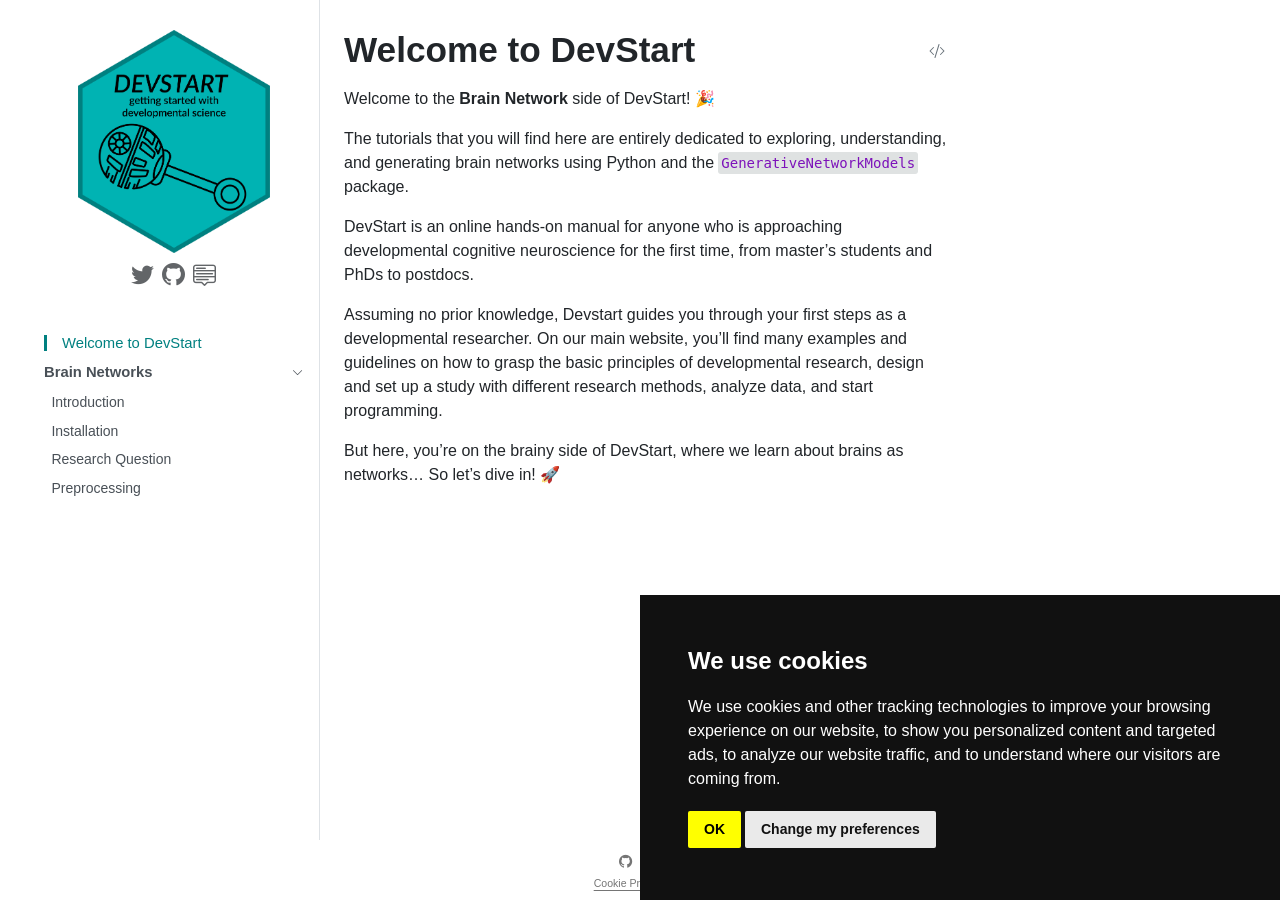
==== docs/index.html @ 3ea55d0e "gnm tutorials!" ====
<!DOCTYPE html>
<html xmlns="http://www.w3.org/1999/xhtml" lang="en" xml:lang="en"><head>

<meta charset="utf-8">
<meta name="generator" content="quarto-1.8.27">

<meta name="viewport" content="width=device-width, initial-scale=1.0, user-scalable=yes">


<title>Welcome to DevStart – DevStart</title>
<style>
code{white-space: pre-wrap;}
span.smallcaps{font-variant: small-caps;}
div.columns{display: flex; gap: min(4vw, 1.5em);}
div.column{flex: auto; overflow-x: auto;}
div.hanging-indent{margin-left: 1.5em; text-indent: -1.5em;}
ul.task-list{list-style: none;}
ul.task-list li input[type="checkbox"] {
  width: 0.8em;
  margin: 0 0.8em 0.2em -1em; /* quarto-specific, see https://github.com/quarto-dev/quarto-cli/issues/4556 */ 
  vertical-align: middle;
}
/* CSS for syntax highlighting */
html { -webkit-text-size-adjust: 100%; }
pre > code.sourceCode { white-space: pre; position: relative; }
pre > code.sourceCode > span { display: inline-block; line-height: 1.25; }
pre > code.sourceCode > span:empty { height: 1.2em; }
.sourceCode { overflow: visible; }
code.sourceCode > span { color: inherit; text-decoration: inherit; }
div.sourceCode { margin: 1em 0; }
pre.sourceCode { margin: 0; }
@media screen {
div.sourceCode { overflow: auto; }
}
@media print {
pre > code.sourceCode { white-space: pre-wrap; }
pre > code.sourceCode > span { text-indent: -5em; padding-left: 5em; }
}
pre.numberSource code
  { counter-reset: source-line 0; }
pre.numberSource code > span
  { position: relative; left: -4em; counter-increment: source-line; }
pre.numberSource code > span > a:first-child::before
  { content: counter(source-line);
    position: relative; left: -1em; text-align: right; vertical-align: baseline;
    border: none; display: inline-block;
    -webkit-touch-callout: none; -webkit-user-select: none;
    -khtml-user-select: none; -moz-user-select: none;
    -ms-user-select: none; user-select: none;
    padding: 0 4px; width: 4em;
  }
pre.numberSource { margin-left: 3em;  padding-left: 4px; }
div.sourceCode
  {   }
@media screen {
pre > code.sourceCode > span > a:first-child::before { text-decoration: underline; }
}
</style>


<script src="site_libs/quarto-nav/quarto-nav.js"></script>
<script src="site_libs/quarto-nav/headroom.min.js"></script>
<script src="site_libs/clipboard/clipboard.min.js"></script>
<script src="site_libs/quarto-search/autocomplete.umd.js"></script>
<script src="site_libs/quarto-search/fuse.min.js"></script>
<script src="site_libs/quarto-search/quarto-search.js"></script>
<meta name="quarto:offset" content="./">
<link href="./CONTENT/Introduction.html" rel="next">
<link href="./resources/ICON.png" rel="icon" type="image/png">
<script src="site_libs/cookie-consent/cookie-consent.js"></script>
<link href="site_libs/cookie-consent/cookie-consent.css" rel="stylesheet">
<script src="site_libs/quarto-html/quarto.js" type="module"></script>
<script src="site_libs/quarto-html/tabsets/tabsets.js" type="module"></script>
<script src="site_libs/quarto-html/axe/axe-check.js" type="module"></script>
<script src="site_libs/quarto-html/popper.min.js"></script>
<script src="site_libs/quarto-html/tippy.umd.min.js"></script>
<script src="site_libs/quarto-html/anchor.min.js"></script>
<link href="site_libs/quarto-html/tippy.css" rel="stylesheet">
<link href="site_libs/quarto-html/quarto-syntax-highlighting-297f82be50efc673ebd96f37595b8476.css" rel="stylesheet" id="quarto-text-highlighting-styles">
<script src="site_libs/bootstrap/bootstrap.min.js"></script>
<link href="site_libs/bootstrap/bootstrap-icons.css" rel="stylesheet">
<link href="site_libs/bootstrap/bootstrap-4a0951d19dedb3de55823374062f1177.min.css" rel="stylesheet" append-hash="true" id="quarto-bootstrap" data-mode="light">
<script id="quarto-search-options" type="application/json">{
  "location": "sidebar",
  "copy-button": false,
  "collapse-after": 3,
  "panel-placement": "start",
  "type": "textbox",
  "limit": 50,
  "keyboard-shortcut": [
    "f",
    "/",
    "s"
  ],
  "language": {
    "search-no-results-text": "No results",
    "search-matching-documents-text": "matching documents",
    "search-copy-link-title": "Copy link to search",
    "search-hide-matches-text": "Hide additional matches",
    "search-more-match-text": "more match in this document",
    "search-more-matches-text": "more matches in this document",
    "search-clear-button-title": "Clear",
    "search-text-placeholder": "",
    "search-detached-cancel-button-title": "Cancel",
    "search-submit-button-title": "Submit",
    "search-label": "Search"
  }
}</script>
<script async="" src="https://www.googletagmanager.com/gtag/js?id=G-G5XSH1GLW7"></script>

<script type="text/plain" cookie-consent="tracking">

window.dataLayer = window.dataLayer || [];
function gtag(){dataLayer.push(arguments);}
gtag('js', new Date());
gtag('config', 'G-G5XSH1GLW7', { 'anonymize_ip': true});
</script>

<script type="text/javascript" charset="UTF-8">
document.addEventListener('DOMContentLoaded', function () {
cookieconsent.run({
  "notice_banner_type":"simple",
  "consent_type":"implied",
  "palette":"dark",
  "language":"en",
  "page_load_consent_levels":["strictly-necessary","functionality","tracking","targeting"],
  "notice_banner_reject_button_hide":false,
  "preferences_center_close_button_hide":false,
  "website_name":""
  ,
"language":"en"
  });
});
</script> 
  


<meta property="og:title" content="GNM Tutorials">
<meta property="og:description" content="Generative Network Models tutorials">
<meta property="og:image" content="https://devstart.org/BrainNetworks/images/ICON.png">
<meta property="og:site_name" content="DevStart">
<meta property="og:image:height" content="131">
<meta property="og:image:width" content="120">
<meta name="twitter:title" content="GNM Tutorials">
<meta name="twitter:description" content="Generative Network Models tutorials">
<meta name="twitter:image" content="https://devstart.org/BrainNetworks/images/ICON.png">
<meta name="twitter:site" content="@DevSciStart">
<meta name="twitter:card" content="summary">
<meta name="twitter:image-height" content="131">
<meta name="twitter:image-width" content="120">
</head>

<body class="nav-sidebar floating quarto-light">

<div id="quarto-search-results"></div>
  <header id="quarto-header" class="headroom fixed-top">
  <nav class="quarto-secondary-nav">
    <div class="container-fluid d-flex">
      <button type="button" class="quarto-btn-toggle btn" data-bs-toggle="collapse" role="button" data-bs-target=".quarto-sidebar-collapse-item" aria-controls="quarto-sidebar" aria-expanded="false" aria-label="Toggle sidebar navigation" onclick="if (window.quartoToggleHeadroom) { window.quartoToggleHeadroom(); }">
        <i class="bi bi-layout-text-sidebar-reverse"></i>
      </button>
        <nav class="quarto-page-breadcrumbs" aria-label="breadcrumb"><ol class="breadcrumb"><li class="breadcrumb-item"><a href="./index.html">Welcome to DevStart</a></li></ol></nav>
        <a class="flex-grow-1" role="navigation" data-bs-toggle="collapse" data-bs-target=".quarto-sidebar-collapse-item" aria-controls="quarto-sidebar" aria-expanded="false" aria-label="Toggle sidebar navigation" onclick="if (window.quartoToggleHeadroom) { window.quartoToggleHeadroom(); }">      
        </a>
      <button type="button" class="btn quarto-search-button" aria-label="Search" onclick="window.quartoOpenSearch();">
        <i class="bi bi-search"></i>
      </button>
    </div>
  </nav>
</header>
<!-- content -->
<div id="quarto-content" class="quarto-container page-columns page-rows-contents page-layout-article">
<!-- sidebar -->
  <nav id="quarto-sidebar" class="sidebar collapse collapse-horizontal quarto-sidebar-collapse-item sidebar-navigation floating overflow-auto">
    <div class="pt-lg-2 mt-2 text-center sidebar-header sidebar-header-stacked">
      <a href="https://devstart.org/" class="sidebar-logo-link">
      <img src="./images/LOGO.png" alt="" class="sidebar-logo light-content py-0 d-lg-inline d-none">
      <img src="./images/LOGO.png" alt="" class="sidebar-logo dark-content py-0 d-lg-inline d-none">
      </a>
    <div class="sidebar-title mb-0 py-0">
      <a href="./"></a> 
        <div class="sidebar-tools-main tools-wide">
    <a href="https://x.com/DevSciStart" title="" class="quarto-navigation-tool px-1" aria-label=""><i class="bi bi-twitter"></i></a>
    <div class="dropdown">
      <a href="" title="" id="quarto-navigation-tool-dropdown-0" class="quarto-navigation-tool dropdown-toggle px-1" data-bs-toggle="dropdown" aria-expanded="false" role="link" aria-label=""><i class="bi bi-github"></i></a>
      <ul class="dropdown-menu" aria-labelledby="quarto-navigation-tool-dropdown-0">
          <li>
            <a class="dropdown-item sidebar-tools-main-item" href="https://github.com/EdwardJamesYoung/GenerativeNetworkModels">
            Source Code
            </a>
          </li>
          <li>
            <a class="dropdown-item sidebar-tools-main-item" href="https://github.com/EdwardJamesYoung/GenerativeNetworkModels/issues">
            Report a Bug
            </a>
          </li>
      </ul>
    </div>
    <a href="./index.html" title="Welcome to DevStart" class="quarto-navigation-tool px-1" aria-label="Welcome to DevStart"><i class="bi bi-menu-up"></i></a>
</div>
    </div>
      </div>
        <div class="mt-2 flex-shrink-0 align-items-center">
        <div class="sidebar-search">
        <div id="quarto-search" class="" title="Search"></div>
        </div>
        </div>
    <div class="sidebar-menu-container"> 
    <ul class="list-unstyled mt-1">
        <li class="sidebar-item">
  <div class="sidebar-item-container"> 
  <a href="./index.html" class="sidebar-item-text sidebar-link active">
 <span class="menu-text">Welcome to DevStart</span></a>
  </div>
</li>
        <li class="sidebar-item sidebar-item-section">
      <div class="sidebar-item-container"> 
            <a class="sidebar-item-text sidebar-link text-start" data-bs-toggle="collapse" data-bs-target="#quarto-sidebar-section-1" role="navigation" aria-expanded="true">
 <span class="menu-text">Brain Networks</span></a>
          <a class="sidebar-item-toggle text-start" data-bs-toggle="collapse" data-bs-target="#quarto-sidebar-section-1" role="navigation" aria-expanded="true" aria-label="Toggle section">
            <i class="bi bi-chevron-right ms-2"></i>
          </a> 
      </div>
      <ul id="quarto-sidebar-section-1" class="collapse list-unstyled sidebar-section depth1 show">  
          <li class="sidebar-item">
  <div class="sidebar-item-container"> 
  <a href="./CONTENT/Introduction.html" class="sidebar-item-text sidebar-link">
 <span class="menu-text">Introduction</span></a>
  </div>
</li>
          <li class="sidebar-item">
  <div class="sidebar-item-container"> 
  <a href="./CONTENT/Installation.html" class="sidebar-item-text sidebar-link">
 <span class="menu-text">Installation</span></a>
  </div>
</li>
          <li class="sidebar-item">
  <div class="sidebar-item-container"> 
  <a href="./CONTENT/ResearchQuestion.html" class="sidebar-item-text sidebar-link">
 <span class="menu-text">Research Question</span></a>
  </div>
</li>
          <li class="sidebar-item">
  <div class="sidebar-item-container"> 
  <a href="./CONTENT/Preprocessing.html" class="sidebar-item-text sidebar-link">
 <span class="menu-text">Preprocessing</span></a>
  </div>
</li>
      </ul>
  </li>
    </ul>
    </div>
</nav>
<div id="quarto-sidebar-glass" class="quarto-sidebar-collapse-item" data-bs-toggle="collapse" data-bs-target=".quarto-sidebar-collapse-item"></div>
<!-- margin-sidebar -->
    <div id="quarto-margin-sidebar" class="sidebar margin-sidebar zindex-bottom">
        
    </div>
<!-- main -->
<main class="content" id="quarto-document-content">

<header id="title-block-header" class="quarto-title-block default">
<div class="quarto-title">
<div class="quarto-title-block"><div><h1 class="title">Welcome to DevStart</h1><button type="button" class="btn code-tools-button" id="quarto-code-tools-source"><i class="bi"></i></button></div></div>
</div>



<div class="quarto-title-meta">

    
  
    
  </div>
  


</header>


<p>Welcome to the <strong>Brain Network</strong> side of DevStart! 🎉</p>
<p>The tutorials that you will find here are entirely dedicated to exploring, understanding, and generating brain networks using Python and the <code>GenerativeNetworkModels</code> package.</p>
<p>DevStart is an online hands-on manual for anyone who is approaching developmental cognitive neuroscience for the first time, from master’s students and PhDs to postdocs.&nbsp;</p>
<p>Assuming no prior knowledge, Devstart guides you through your first steps as a developmental researcher. On our main website, you’ll find many examples and guidelines on how to grasp the basic principles of developmental research, design and set up a study with different research methods, analyze data, and start programming.</p>
<p>But here, you’re on the brainy side of DevStart, where we learn about brains as networks… So let’s dive in! 🚀</p>


<!-- -->


<a onclick="window.scrollTo(0, 0); return false;" role="button" id="quarto-back-to-top"><i class="bi bi-arrow-up"></i> Back to top</a></main> <!-- /main -->
<script id="quarto-html-after-body" type="application/javascript">
  window.document.addEventListener("DOMContentLoaded", function (event) {
    const icon = "";
    const anchorJS = new window.AnchorJS();
    anchorJS.options = {
      placement: 'right',
      icon: icon
    };
    anchorJS.add('.anchored');
    const isCodeAnnotation = (el) => {
      for (const clz of el.classList) {
        if (clz.startsWith('code-annotation-')) {                     
          return true;
        }
      }
      return false;
    }
    const onCopySuccess = function(e) {
      // button target
      const button = e.trigger;
      // don't keep focus
      button.blur();
      // flash "checked"
      button.classList.add('code-copy-button-checked');
      var currentTitle = button.getAttribute("title");
      button.setAttribute("title", "Copied!");
      let tooltip;
      if (window.bootstrap) {
        button.setAttribute("data-bs-toggle", "tooltip");
        button.setAttribute("data-bs-placement", "left");
        button.setAttribute("data-bs-title", "Copied!");
        tooltip = new bootstrap.Tooltip(button, 
          { trigger: "manual", 
            customClass: "code-copy-button-tooltip",
            offset: [0, -8]});
        tooltip.show();    
      }
      setTimeout(function() {
        if (tooltip) {
          tooltip.hide();
          button.removeAttribute("data-bs-title");
          button.removeAttribute("data-bs-toggle");
          button.removeAttribute("data-bs-placement");
        }
        button.setAttribute("title", currentTitle);
        button.classList.remove('code-copy-button-checked');
      }, 1000);
      // clear code selection
      e.clearSelection();
    }
    const getTextToCopy = function(trigger) {
      const outerScaffold = trigger.parentElement.cloneNode(true);
      const codeEl = outerScaffold.querySelector('code');
      for (const childEl of codeEl.children) {
        if (isCodeAnnotation(childEl)) {
          childEl.remove();
        }
      }
      return codeEl.innerText;
    }
    const clipboard = new window.ClipboardJS('.code-copy-button:not([data-in-quarto-modal])', {
      text: getTextToCopy
    });
    clipboard.on('success', onCopySuccess);
    if (window.document.getElementById('quarto-embedded-source-code-modal')) {
      const clipboardModal = new window.ClipboardJS('.code-copy-button[data-in-quarto-modal]', {
        text: getTextToCopy,
        container: window.document.getElementById('quarto-embedded-source-code-modal')
      });
      clipboardModal.on('success', onCopySuccess);
    }
    const viewSource = window.document.getElementById('quarto-view-source') ||
                       window.document.getElementById('quarto-code-tools-source');
    if (viewSource) {
      const sourceUrl = viewSource.getAttribute("data-quarto-source-url");
      viewSource.addEventListener("click", function(e) {
        if (sourceUrl) {
          // rstudio viewer pane
          if (/\bcapabilities=\b/.test(window.location)) {
            window.open(sourceUrl);
          } else {
            window.location.href = sourceUrl;
          }
        } else {
          const modal = new bootstrap.Modal(document.getElementById('quarto-embedded-source-code-modal'));
          modal.show();
        }
        return false;
      });
    }
    function toggleCodeHandler(show) {
      return function(e) {
        const detailsSrc = window.document.querySelectorAll(".cell > details > .sourceCode");
        for (let i=0; i<detailsSrc.length; i++) {
          const details = detailsSrc[i].parentElement;
          if (show) {
            details.open = true;
          } else {
            details.removeAttribute("open");
          }
        }
        const cellCodeDivs = window.document.querySelectorAll(".cell > .sourceCode");
        const fromCls = show ? "hidden" : "unhidden";
        const toCls = show ? "unhidden" : "hidden";
        for (let i=0; i<cellCodeDivs.length; i++) {
          const codeDiv = cellCodeDivs[i];
          if (codeDiv.classList.contains(fromCls)) {
            codeDiv.classList.remove(fromCls);
            codeDiv.classList.add(toCls);
          } 
        }
        return false;
      }
    }
    const hideAllCode = window.document.getElementById("quarto-hide-all-code");
    if (hideAllCode) {
      hideAllCode.addEventListener("click", toggleCodeHandler(false));
    }
    const showAllCode = window.document.getElementById("quarto-show-all-code");
    if (showAllCode) {
      showAllCode.addEventListener("click", toggleCodeHandler(true));
    }
      var localhostRegex = new RegExp(/^(?:http|https):\/\/localhost\:?[0-9]*\//);
      var mailtoRegex = new RegExp(/^mailto:/);
        var filterRegex = new RegExp("https:\/\/devstart\.org\/BrainNetworks");
      var isInternal = (href) => {
          return filterRegex.test(href) || localhostRegex.test(href) || mailtoRegex.test(href);
      }
      // Inspect non-navigation links and adorn them if external
     var links = window.document.querySelectorAll('a[href]:not(.nav-link):not(.navbar-brand):not(.toc-action):not(.sidebar-link):not(.sidebar-item-toggle):not(.pagination-link):not(.no-external):not([aria-hidden]):not(.dropdown-item):not(.quarto-navigation-tool):not(.about-link)');
      for (var i=0; i<links.length; i++) {
        const link = links[i];
        if (!isInternal(link.href)) {
          // undo the damage that might have been done by quarto-nav.js in the case of
          // links that we want to consider external
          if (link.dataset.originalHref !== undefined) {
            link.href = link.dataset.originalHref;
          }
        }
      }
    function tippyHover(el, contentFn, onTriggerFn, onUntriggerFn) {
      const config = {
        allowHTML: true,
        maxWidth: 500,
        delay: 100,
        arrow: false,
        appendTo: function(el) {
            return el.parentElement;
        },
        interactive: true,
        interactiveBorder: 10,
        theme: 'quarto',
        placement: 'bottom-start',
      };
      if (contentFn) {
        config.content = contentFn;
      }
      if (onTriggerFn) {
        config.onTrigger = onTriggerFn;
      }
      if (onUntriggerFn) {
        config.onUntrigger = onUntriggerFn;
      }
      window.tippy(el, config); 
    }
    const noterefs = window.document.querySelectorAll('a[role="doc-noteref"]');
    for (var i=0; i<noterefs.length; i++) {
      const ref = noterefs[i];
      tippyHover(ref, function() {
        // use id or data attribute instead here
        let href = ref.getAttribute('data-footnote-href') || ref.getAttribute('href');
        try { href = new URL(href).hash; } catch {}
        const id = href.replace(/^#\/?/, "");
        const note = window.document.getElementById(id);
        if (note) {
          return note.innerHTML;
        } else {
          return "";
        }
      });
    }
    const xrefs = window.document.querySelectorAll('a.quarto-xref');
    const processXRef = (id, note) => {
      // Strip column container classes
      const stripColumnClz = (el) => {
        el.classList.remove("page-full", "page-columns");
        if (el.children) {
          for (const child of el.children) {
            stripColumnClz(child);
          }
        }
      }
      stripColumnClz(note)
      if (id === null || id.startsWith('sec-')) {
        // Special case sections, only their first couple elements
        const container = document.createElement("div");
        if (note.children && note.children.length > 2) {
          container.appendChild(note.children[0].cloneNode(true));
          for (let i = 1; i < note.children.length; i++) {
            const child = note.children[i];
            if (child.tagName === "P" && child.innerText === "") {
              continue;
            } else {
              container.appendChild(child.cloneNode(true));
              break;
            }
          }
          if (window.Quarto?.typesetMath) {
            window.Quarto.typesetMath(container);
          }
          return container.innerHTML
        } else {
          if (window.Quarto?.typesetMath) {
            window.Quarto.typesetMath(note);
          }
          return note.innerHTML;
        }
      } else {
        // Remove any anchor links if they are present
        const anchorLink = note.querySelector('a.anchorjs-link');
        if (anchorLink) {
          anchorLink.remove();
        }
        if (window.Quarto?.typesetMath) {
          window.Quarto.typesetMath(note);
        }
        if (note.classList.contains("callout")) {
          return note.outerHTML;
        } else {
          return note.innerHTML;
        }
      }
    }
    for (var i=0; i<xrefs.length; i++) {
      const xref = xrefs[i];
      tippyHover(xref, undefined, function(instance) {
        instance.disable();
        let url = xref.getAttribute('href');
        let hash = undefined; 
        if (url.startsWith('#')) {
          hash = url;
        } else {
          try { hash = new URL(url).hash; } catch {}
        }
        if (hash) {
          const id = hash.replace(/^#\/?/, "");
          const note = window.document.getElementById(id);
          if (note !== null) {
            try {
              const html = processXRef(id, note.cloneNode(true));
              instance.setContent(html);
            } finally {
              instance.enable();
              instance.show();
            }
          } else {
            // See if we can fetch this
            fetch(url.split('#')[0])
            .then(res => res.text())
            .then(html => {
              const parser = new DOMParser();
              const htmlDoc = parser.parseFromString(html, "text/html");
              const note = htmlDoc.getElementById(id);
              if (note !== null) {
                const html = processXRef(id, note);
                instance.setContent(html);
              } 
            }).finally(() => {
              instance.enable();
              instance.show();
            });
          }
        } else {
          // See if we can fetch a full url (with no hash to target)
          // This is a special case and we should probably do some content thinning / targeting
          fetch(url)
          .then(res => res.text())
          .then(html => {
            const parser = new DOMParser();
            const htmlDoc = parser.parseFromString(html, "text/html");
            const note = htmlDoc.querySelector('main.content');
            if (note !== null) {
              // This should only happen for chapter cross references
              // (since there is no id in the URL)
              // remove the first header
              if (note.children.length > 0 && note.children[0].tagName === "HEADER") {
                note.children[0].remove();
              }
              const html = processXRef(null, note);
              instance.setContent(html);
            } 
          }).finally(() => {
            instance.enable();
            instance.show();
          });
        }
      }, function(instance) {
      });
    }
        let selectedAnnoteEl;
        const selectorForAnnotation = ( cell, annotation) => {
          let cellAttr = 'data-code-cell="' + cell + '"';
          let lineAttr = 'data-code-annotation="' +  annotation + '"';
          const selector = 'span[' + cellAttr + '][' + lineAttr + ']';
          return selector;
        }
        const selectCodeLines = (annoteEl) => {
          const doc = window.document;
          const targetCell = annoteEl.getAttribute("data-target-cell");
          const targetAnnotation = annoteEl.getAttribute("data-target-annotation");
          const annoteSpan = window.document.querySelector(selectorForAnnotation(targetCell, targetAnnotation));
          const lines = annoteSpan.getAttribute("data-code-lines").split(",");
          const lineIds = lines.map((line) => {
            return targetCell + "-" + line;
          })
          let top = null;
          let height = null;
          let parent = null;
          if (lineIds.length > 0) {
              //compute the position of the single el (top and bottom and make a div)
              const el = window.document.getElementById(lineIds[0]);
              top = el.offsetTop;
              height = el.offsetHeight;
              parent = el.parentElement.parentElement;
            if (lineIds.length > 1) {
              const lastEl = window.document.getElementById(lineIds[lineIds.length - 1]);
              const bottom = lastEl.offsetTop + lastEl.offsetHeight;
              height = bottom - top;
            }
            if (top !== null && height !== null && parent !== null) {
              // cook up a div (if necessary) and position it 
              let div = window.document.getElementById("code-annotation-line-highlight");
              if (div === null) {
                div = window.document.createElement("div");
                div.setAttribute("id", "code-annotation-line-highlight");
                div.style.position = 'absolute';
                parent.appendChild(div);
              }
              div.style.top = top - 2 + "px";
              div.style.height = height + 4 + "px";
              div.style.left = 0;
              let gutterDiv = window.document.getElementById("code-annotation-line-highlight-gutter");
              if (gutterDiv === null) {
                gutterDiv = window.document.createElement("div");
                gutterDiv.setAttribute("id", "code-annotation-line-highlight-gutter");
                gutterDiv.style.position = 'absolute';
                const codeCell = window.document.getElementById(targetCell);
                const gutter = codeCell.querySelector('.code-annotation-gutter');
                gutter.appendChild(gutterDiv);
              }
              gutterDiv.style.top = top - 2 + "px";
              gutterDiv.style.height = height + 4 + "px";
            }
            selectedAnnoteEl = annoteEl;
          }
        };
        const unselectCodeLines = () => {
          const elementsIds = ["code-annotation-line-highlight", "code-annotation-line-highlight-gutter"];
          elementsIds.forEach((elId) => {
            const div = window.document.getElementById(elId);
            if (div) {
              div.remove();
            }
          });
          selectedAnnoteEl = undefined;
        };
          // Handle positioning of the toggle
      window.addEventListener(
        "resize",
        throttle(() => {
          elRect = undefined;
          if (selectedAnnoteEl) {
            selectCodeLines(selectedAnnoteEl);
          }
        }, 10)
      );
      function throttle(fn, ms) {
      let throttle = false;
      let timer;
        return (...args) => {
          if(!throttle) { // first call gets through
              fn.apply(this, args);
              throttle = true;
          } else { // all the others get throttled
              if(timer) clearTimeout(timer); // cancel #2
              timer = setTimeout(() => {
                fn.apply(this, args);
                timer = throttle = false;
              }, ms);
          }
        };
      }
        // Attach click handler to the DT
        const annoteDls = window.document.querySelectorAll('dt[data-target-cell]');
        for (const annoteDlNode of annoteDls) {
          annoteDlNode.addEventListener('click', (event) => {
            const clickedEl = event.target;
            if (clickedEl !== selectedAnnoteEl) {
              unselectCodeLines();
              const activeEl = window.document.querySelector('dt[data-target-cell].code-annotation-active');
              if (activeEl) {
                activeEl.classList.remove('code-annotation-active');
              }
              selectCodeLines(clickedEl);
              clickedEl.classList.add('code-annotation-active');
            } else {
              // Unselect the line
              unselectCodeLines();
              clickedEl.classList.remove('code-annotation-active');
            }
          });
        }
    const findCites = (el) => {
      const parentEl = el.parentElement;
      if (parentEl) {
        const cites = parentEl.dataset.cites;
        if (cites) {
          return {
            el,
            cites: cites.split(' ')
          };
        } else {
          return findCites(el.parentElement)
        }
      } else {
        return undefined;
      }
    };
    var bibliorefs = window.document.querySelectorAll('a[role="doc-biblioref"]');
    for (var i=0; i<bibliorefs.length; i++) {
      const ref = bibliorefs[i];
      const citeInfo = findCites(ref);
      if (citeInfo) {
        tippyHover(citeInfo.el, function() {
          var popup = window.document.createElement('div');
          citeInfo.cites.forEach(function(cite) {
            var citeDiv = window.document.createElement('div');
            citeDiv.classList.add('hanging-indent');
            citeDiv.classList.add('csl-entry');
            var biblioDiv = window.document.getElementById('ref-' + cite);
            if (biblioDiv) {
              citeDiv.innerHTML = biblioDiv.innerHTML;
            }
            popup.appendChild(citeDiv);
          });
          return popup.innerHTML;
        });
      }
    }
  });
  </script>
<nav class="page-navigation">
  <div class="nav-page nav-page-previous">
  </div>
  <div class="nav-page nav-page-next">
      <a href="./CONTENT/Introduction.html" class="pagination-link" aria-label="Introduction">
        <span class="nav-page-text">Introduction</span> <i class="bi bi-arrow-right-short"></i>
      </a>
  </div>
</nav><div class="modal fade" id="quarto-embedded-source-code-modal" tabindex="-1" aria-labelledby="quarto-embedded-source-code-modal-label" aria-hidden="true"><div class="modal-dialog modal-dialog-scrollable"><div class="modal-content"><div class="modal-header"><h5 class="modal-title" id="quarto-embedded-source-code-modal-label">Source Code</h5><button class="btn-close" data-bs-dismiss="modal"></button></div><div class="modal-body"><div class="">
<div class="code-copy-outer-scaffold"><div class="sourceCode" id="cb1" data-shortcodes="false"><pre class="sourceCode markdown code-with-copy"><code class="sourceCode markdown"><span id="cb1-1"><a href="#cb1-1" aria-hidden="true" tabindex="-1"></a><span class="co">---</span></span>
<span id="cb1-2"><a href="#cb1-2" aria-hidden="true" tabindex="-1"></a><span class="an">title:</span><span class="co"> "Welcome to DevStart"</span></span>
<span id="cb1-3"><a href="#cb1-3" aria-hidden="true" tabindex="-1"></a><span class="an">comments:</span><span class="co"> false</span></span>
<span id="cb1-4"><a href="#cb1-4" aria-hidden="true" tabindex="-1"></a><span class="co">---</span></span>
<span id="cb1-5"><a href="#cb1-5" aria-hidden="true" tabindex="-1"></a></span>
<span id="cb1-6"><a href="#cb1-6" aria-hidden="true" tabindex="-1"></a>Welcome to the **Brain Network** side of DevStart! 🎉</span>
<span id="cb1-7"><a href="#cb1-7" aria-hidden="true" tabindex="-1"></a></span>
<span id="cb1-8"><a href="#cb1-8" aria-hidden="true" tabindex="-1"></a>The tutorials that you will find here are entirely dedicated to exploring, understanding, and generating brain networks using Python and the <span class="in">`GenerativeNetworkModels`</span> package.</span>
<span id="cb1-9"><a href="#cb1-9" aria-hidden="true" tabindex="-1"></a></span>
<span id="cb1-10"><a href="#cb1-10" aria-hidden="true" tabindex="-1"></a>DevStart is an online hands-on manual for anyone who is approaching developmental cognitive neuroscience for the first time, from master’s students and PhDs to postdocs.&nbsp;</span>
<span id="cb1-11"><a href="#cb1-11" aria-hidden="true" tabindex="-1"></a></span>
<span id="cb1-12"><a href="#cb1-12" aria-hidden="true" tabindex="-1"></a>Assuming no prior knowledge, Devstart guides you through your first steps as a developmental researcher. On our main website, you’ll find many examples and guidelines on how to grasp the basic principles of developmental research, design and set up a study with different research methods, analyze data, and start programming.</span>
<span id="cb1-13"><a href="#cb1-13" aria-hidden="true" tabindex="-1"></a></span>
<span id="cb1-14"><a href="#cb1-14" aria-hidden="true" tabindex="-1"></a>But here, you're on the brainy side of DevStart, where we learn about brains as networks... So let's dive in! 🚀</span></code></pre></div><button title="Copy to Clipboard" class="code-copy-button" data-in-quarto-modal=""><i class="bi"></i></button></div>
</div></div></div></div></div>
</div> <!-- /content -->
<footer class="footer">
  <div class="nav-footer">
    <div class="nav-footer-left">
      &nbsp;
    </div>   
    <div class="nav-footer-center">
      <ul class="footer-items list-unstyled">
    <li class="nav-item compact">
    <a class="nav-link active" href="https://github.com/EdwardJamesYoung/GenerativeNetworkModels" aria-current="page">
      <i class="bi bi-github" role="img" aria-label="GitHub">
</i> 
    </a>
  </li>  
    <li class="nav-item compact">
    <a class="nav-link" href="https://x.com/DevSciStart">
      <i class="bi bi-twitter" role="img" aria-label="Twitter">
</i> 
    </a>
  </li>  
</ul>
    <div class="cookie-consent-footer"><a href="#" id="open_preferences_center">Cookie Preferences</a></div></div>
    <div class="nav-footer-right">
      &nbsp;
    </div>
  </div>
</footer>




</body></html>
---- docs/site_libs/cookie-consent/cookie-consent.css ----
div.cookie-consent-footer {
  font-size: 0.8em;
  text-decoration: none;
}
---- docs/site_libs/quarto-html/tippy.css ----
.tippy-box[data-animation=fade][data-state=hidden]{opacity:0}[data-tippy-root]{max-width:calc(100vw - 10px)}.tippy-box{position:relative;background-color:#333;color:#fff;border-radius:4px;font-size:14px;line-height:1.4;white-space:normal;outline:0;transition-property:transform,visibility,opacity}.tippy-box[data-placement^=top]>.tippy-arrow{bottom:0}.tippy-box[data-placement^=top]>.tippy-arrow:before{bottom:-7px;left:0;border-width:8px 8px 0;border-top-color:initial;transform-origin:center top}.tippy-box[data-placement^=bottom]>.tippy-arrow{top:0}.tippy-box[data-placement^=bottom]>.tippy-arrow:before{top:-7px;left:0;border-width:0 8px 8px;border-bottom-color:initial;transform-origin:center bottom}.tippy-box[data-placement^=left]>.tippy-arrow{right:0}.tippy-box[data-placement^=left]>.tippy-arrow:before{border-width:8px 0 8px 8px;border-left-color:initial;right:-7px;transform-origin:center left}.tippy-box[data-placement^=right]>.tippy-arrow{left:0}.tippy-box[data-placement^=right]>.tippy-arrow:before{left:-7px;border-width:8px 8px 8px 0;border-right-color:initial;transform-origin:center right}.tippy-box[data-inertia][data-state=visible]{transition-timing-function:cubic-bezier(.54,1.5,.38,1.11)}.tippy-arrow{width:16px;height:16px;color:#333}.tippy-arrow:before{content:"";position:absolute;border-color:transparent;border-style:solid}.tippy-content{position:relative;padding:5px 9px;z-index:1}
---- docs/site_libs/quarto-html/quarto-syntax-highlighting-297f82be50efc673ebd96f37595b8476.css ----
/* quarto syntax highlight colors */
:root {
  --quarto-hl-al-color: #ffcfaf;
  --quarto-hl-an-color: #7f9f7f;
  --quarto-hl-at-color: inherit;
  --quarto-hl-bn-color: #dca3a3;
  --quarto-hl-bu-color: inherit;
  --quarto-hl-ch-color: #dca3a3;
  --quarto-hl-co-color: #7f9f7f;
  --quarto-hl-cv-color: #7f9f7f;
  --quarto-hl-cn-color: #dca3a3;
  --quarto-hl-cf-color: #f0dfaf;
  --quarto-hl-dt-color: #dfdfbf;
  --quarto-hl-dv-color: #dcdccc;
  --quarto-hl-do-color: #7f9f7f;
  --quarto-hl-er-color: #c3bf9f;
  --quarto-hl-ex-color: inherit;
  --quarto-hl-fl-color: #c0bed1;
  --quarto-hl-fu-color: #efef8f;
  --quarto-hl-im-color: inherit;
  --quarto-hl-in-color: #7f9f7f;
  --quarto-hl-kw-color: #f0dfaf;
  --quarto-hl-op-color: #f0efd0;
  --quarto-hl-ot-color: #efef8f;
  --quarto-hl-pp-color: #ffcfaf;
  --quarto-hl-sc-color: #dca3a3;
  --quarto-hl-ss-color: #cc9393;
  --quarto-hl-st-color: #cc9393;
  --quarto-hl-va-color: inherit;
  --quarto-hl-vs-color: #cc9393;
  --quarto-hl-wa-color: #7f9f7f;
}

/* other quarto variables */
:root {
  --quarto-font-monospace: "Fira Mono", "Menlo", "Andale Mono", monospace;
}

/* syntax highlight based on Pandoc's rules */
/* Alert */
code span.al {
  color: #ffcfaf;
  font-style: inherit;
}

/* Annotation */
code span.an {
  color: #7f9f7f;
  font-weight: bold;
  font-style: inherit;
}

/* Attribute */
code span.at {
  font-style: inherit;
}

/* BaseN */
code span.bn {
  color: #dca3a3;
  font-style: inherit;
}

/* BuiltIn */
code span.bu {
  font-style: inherit;
}

/* ControlFlow */
code span.cf {
  color: #f0dfaf;
  font-style: inherit;
}

/* Char */
code span.ch {
  color: #dca3a3;
  font-style: inherit;
}

/* Constant */
code span.cn {
  color: #dca3a3;
  font-weight: bold;
  font-style: inherit;
}

/* Comment */
code span.co {
  color: #7f9f7f;
  font-style: inherit;
}

/* CommentVar */
code span.cv {
  color: #7f9f7f;
  font-weight: bold;
  font-style: inherit;
}

/* Documentation */
code span.do {
  color: #7f9f7f;
  font-style: inherit;
}

/* DataType */
code span.dt {
  color: #dfdfbf;
  font-style: inherit;
}

/* DecVal */
code span.dv {
  color: #dcdccc;
  font-style: inherit;
}

/* Error */
code span.er {
  color: #c3bf9f;
  font-style: inherit;
}

/* Extension */
code span.ex {
  font-style: inherit;
}

/* Float */
code span.fl {
  color: #c0bed1;
  font-style: inherit;
}

/* Function */
code span.fu {
  color: #efef8f;
  font-style: inherit;
}

/* Import */
code span.im {
  font-style: inherit;
}

/* Information */
code span.in {
  color: #7f9f7f;
  font-weight: bold;
  font-style: inherit;
}

/* Keyword */
code span.kw {
  color: #f0dfaf;
  font-style: inherit;
}

/* Operator */
code span.op {
  color: #f0efd0;
  font-style: inherit;
}

/* Other */
code span.ot {
  color: #efef8f;
  font-style: inherit;
}

/* Preprocessor */
code span.pp {
  color: #ffcfaf;
  font-weight: bold;
  font-style: inherit;
}

/* SpecialChar */
code span.sc {
  color: #dca3a3;
  font-style: inherit;
}

/* SpecialString */
code span.ss {
  color: #cc9393;
  font-style: inherit;
}

/* String */
code span.st {
  color: #cc9393;
  font-style: inherit;
}

/* Variable */
code span.va {
  font-style: inherit;
}

/* VerbatimString */
code span.vs {
  color: #cc9393;
  font-style: inherit;
}

/* Warning */
code span.wa {
  color: #7f9f7f;
  font-weight: bold;
  font-style: inherit;
}

.prevent-inlining {
  content: "</";
}

/*# sourceMappingURL=30718fc754f960abdd63e4dcca720e21.css.map */
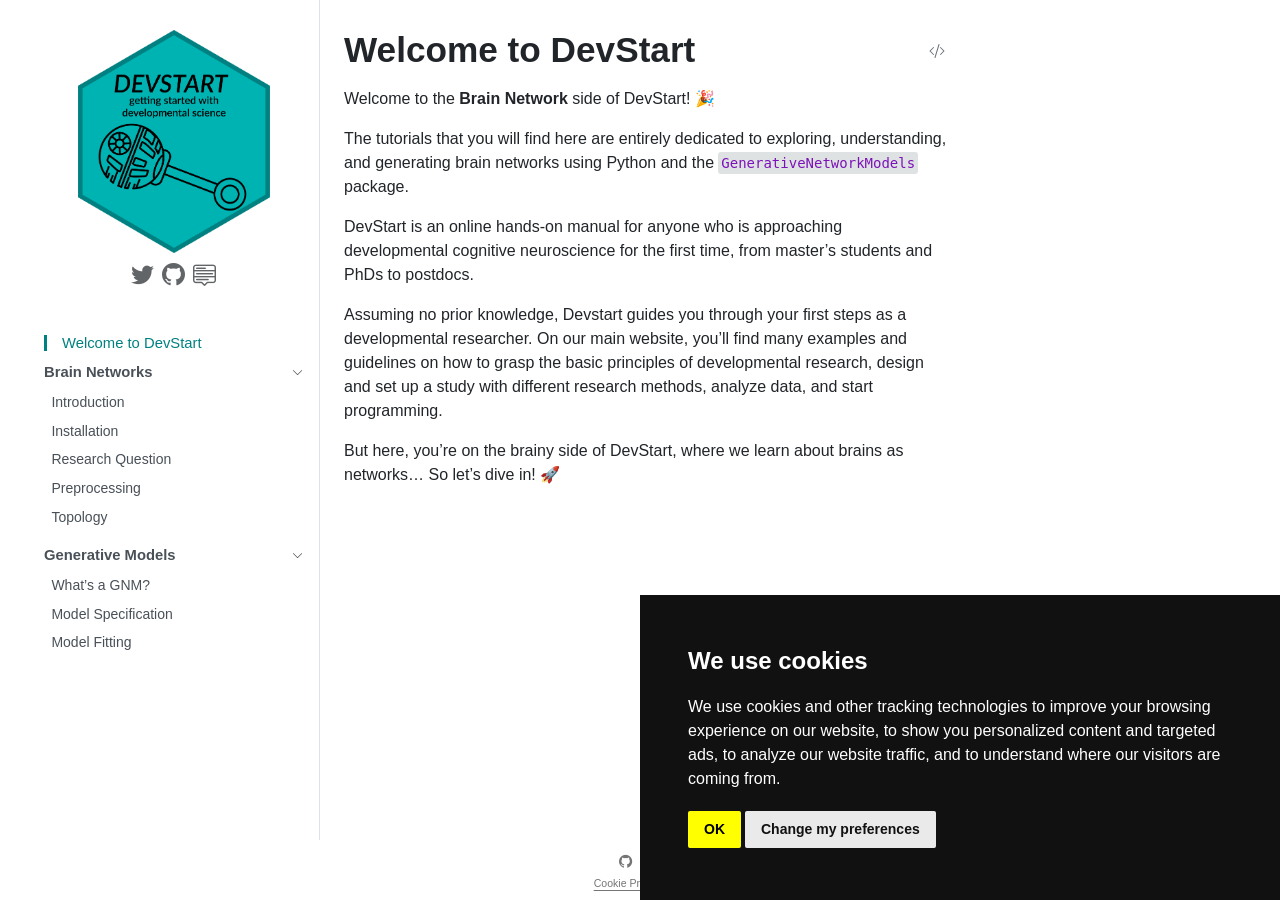
==== commit 5f3f29b4: "model fitting tutorial finished" ====
--- a/docs/index.html
+++ b/docs/index.html
@@ -246,6 +246,41 @@
  <span class="menu-text">Preprocessing</span></a>
   </div>
 </li>
+          <li class="sidebar-item">
+  <div class="sidebar-item-container"> 
+  <a href="./CONTENT/Topology.html" class="sidebar-item-text sidebar-link">
+ <span class="menu-text">Topology</span></a>
+  </div>
+</li>
+      </ul>
+  </li>
+        <li class="sidebar-item sidebar-item-section">
+      <div class="sidebar-item-container"> 
+            <a class="sidebar-item-text sidebar-link text-start" data-bs-toggle="collapse" data-bs-target="#quarto-sidebar-section-2" role="navigation" aria-expanded="true">
+ <span class="menu-text">Generative Models</span></a>
+          <a class="sidebar-item-toggle text-start" data-bs-toggle="collapse" data-bs-target="#quarto-sidebar-section-2" role="navigation" aria-expanded="true" aria-label="Toggle section">
+            <i class="bi bi-chevron-right ms-2"></i>
+          </a> 
+      </div>
+      <ul id="quarto-sidebar-section-2" class="collapse list-unstyled sidebar-section depth1 show">  
+          <li class="sidebar-item">
+  <div class="sidebar-item-container"> 
+  <a href="./CONTENT/WhatIsGNM.html" class="sidebar-item-text sidebar-link">
+ <span class="menu-text">What’s a GNM?</span></a>
+  </div>
+</li>
+          <li class="sidebar-item">
+  <div class="sidebar-item-container"> 
+  <a href="./CONTENT/ModelSpecification.html" class="sidebar-item-text sidebar-link">
+ <span class="menu-text">Model Specification</span></a>
+  </div>
+</li>
+          <li class="sidebar-item">
+  <div class="sidebar-item-container"> 
+  <a href="./CONTENT/ModelFitting.html" class="sidebar-item-text sidebar-link">
+ <span class="menu-text">Model Fitting</span></a>
+  </div>
+</li>
       </ul>
   </li>
     </ul>
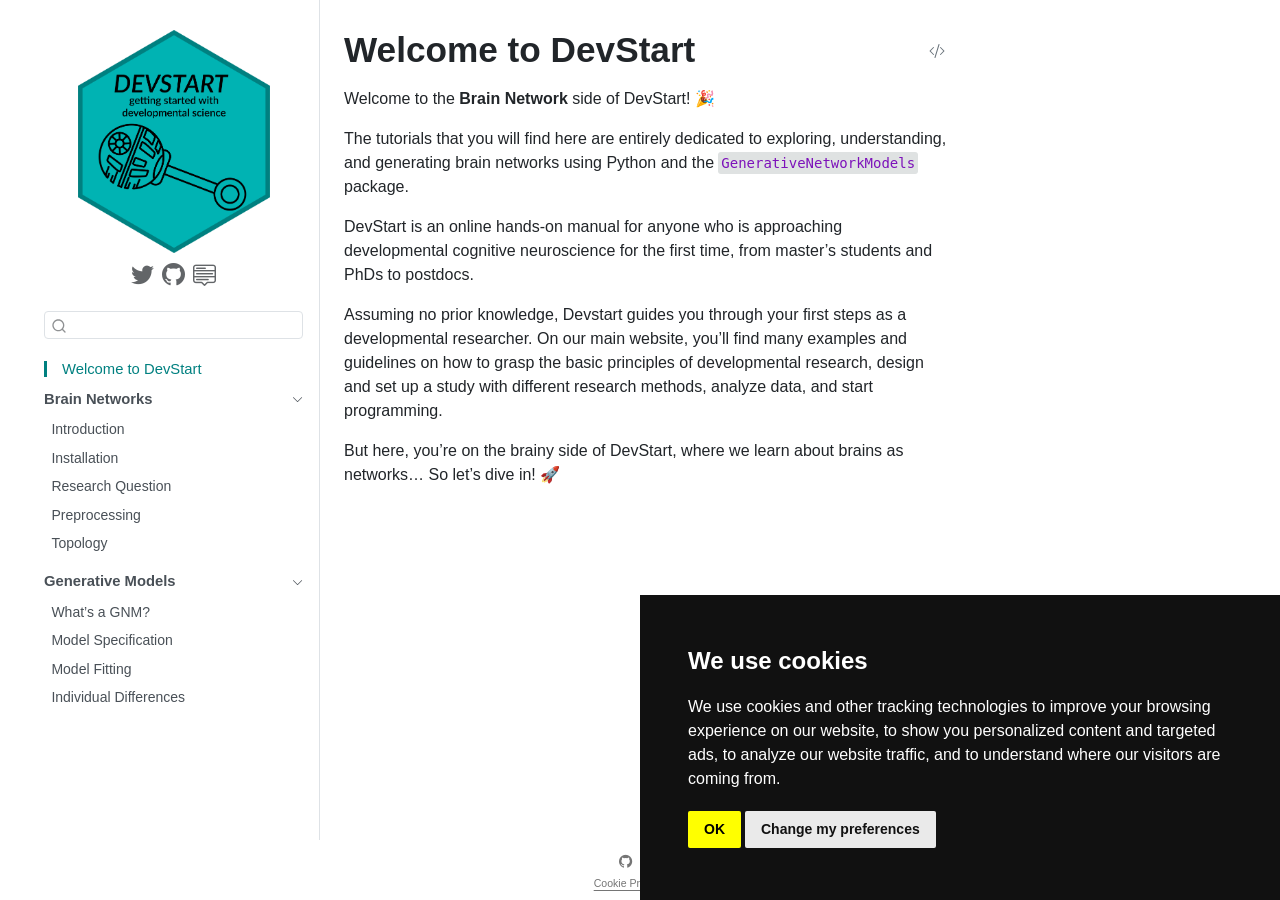
==== commit eff58dd4: "started with rnns!" ====
--- a/docs/index.html
+++ b/docs/index.html
@@ -16,11 +16,10 @@
 div.hanging-indent{margin-left: 1.5em; text-indent: -1.5em;}
 ul.task-list{list-style: none;}
 ul.task-list li input[type="checkbox"] {
-  width: 0.8em;
-  margin: 0 0.8em 0.2em -1em; /* quarto-specific, see https://github.com/quarto-dev/quarto-cli/issues/4556 */ 
-  vertical-align: middle;
+width: 0.8em;
+margin: 0 0.8em 0.2em -1em;  vertical-align: middle;
 }
-/* CSS for syntax highlighting */
+
 html { -webkit-text-size-adjust: 100%; }
 pre > code.sourceCode { white-space: pre; position: relative; }
 pre > code.sourceCode > span { display: inline-block; line-height: 1.25; }
@@ -37,49 +36,3812 @@
 pre > code.sourceCode > span { text-indent: -5em; padding-left: 5em; }
 }
 pre.numberSource code
-  { counter-reset: source-line 0; }
+{ counter-reset: source-line 0; }
 pre.numberSource code > span
-  { position: relative; left: -4em; counter-increment: source-line; }
+{ position: relative; left: -4em; counter-increment: source-line; }
 pre.numberSource code > span > a:first-child::before
-  { content: counter(source-line);
-    position: relative; left: -1em; text-align: right; vertical-align: baseline;
-    border: none; display: inline-block;
-    -webkit-touch-callout: none; -webkit-user-select: none;
-    -khtml-user-select: none; -moz-user-select: none;
-    -ms-user-select: none; user-select: none;
-    padding: 0 4px; width: 4em;
-  }
-pre.numberSource { margin-left: 3em;  padding-left: 4px; }
+{ content: counter(source-line);
+position: relative; left: -1em; text-align: right; vertical-align: baseline;
+border: none; display: inline-block;
+-webkit-touch-callout: none; -webkit-user-select: none;
+-khtml-user-select: none; -moz-user-select: none;
+-ms-user-select: none; user-select: none;
+padding: 0 4px; width: 4em;
+}
+pre.numberSource { margin-left: 3em; padding-left: 4px; }
 div.sourceCode
-  {   }
+{ }
 @media screen {
 pre > code.sourceCode > span > a:first-child::before { text-decoration: underline; }
 }
 </style>
 
 
-<script src="site_libs/quarto-nav/quarto-nav.js"></script>
-<script src="site_libs/quarto-nav/headroom.min.js"></script>
-<script src="site_libs/clipboard/clipboard.min.js"></script>
-<script src="site_libs/quarto-search/autocomplete.umd.js"></script>
-<script src="site_libs/quarto-search/fuse.min.js"></script>
-<script src="site_libs/quarto-search/quarto-search.js"></script>
+<script>const headroomChanged = new CustomEvent("quarto-hrChanged", {
+  detail: {},
+  bubbles: true,
+  cancelable: false,
+  composed: false,
+});
+
+const announceDismiss = () => {
+  const annEl = window.document.getElementById("quarto-announcement");
+  if (annEl) {
+    annEl.remove();
+
+    const annId = annEl.getAttribute("data-announcement-id");
+    window.localStorage.setItem(`quarto-announce-${annId}`, "true");
+  }
+};
+
+const announceRegister = () => {
+  const annEl = window.document.getElementById("quarto-announcement");
+  if (annEl) {
+    const annId = annEl.getAttribute("data-announcement-id");
+    const isDismissed =
+      window.localStorage.getItem(`quarto-announce-${annId}`) || false;
+    if (isDismissed) {
+      announceDismiss();
+      return;
+    } else {
+      annEl.classList.remove("hidden");
+    }
+
+    const actionEl = annEl.querySelector(".quarto-announcement-action");
+    if (actionEl) {
+      actionEl.addEventListener("click", function (e) {
+        e.preventDefault();
+        // Hide the bar immediately
+        announceDismiss();
+      });
+    }
+  }
+};
+
+window.document.addEventListener("DOMContentLoaded", function () {
+  let init = false;
+
+  announceRegister();
+
+  // Manage the back to top button, if one is present.
+  let lastScrollTop = window.pageYOffset || document.documentElement.scrollTop;
+  const scrollDownBuffer = 5;
+  const scrollUpBuffer = 35;
+  const btn = document.getElementById("quarto-back-to-top");
+  const hideBackToTop = () => {
+    btn.style.display = "none";
+  };
+  const showBackToTop = () => {
+    btn.style.display = "inline-block";
+  };
+  if (btn) {
+    window.document.addEventListener(
+      "scroll",
+      function () {
+        const currentScrollTop =
+          window.pageYOffset || document.documentElement.scrollTop;
+
+        // Shows and hides the button 'intelligently' as the user scrolls
+        if (currentScrollTop - scrollDownBuffer > lastScrollTop) {
+          hideBackToTop();
+          lastScrollTop = currentScrollTop <= 0 ? 0 : currentScrollTop;
+        } else if (currentScrollTop < lastScrollTop - scrollUpBuffer) {
+          showBackToTop();
+          lastScrollTop = currentScrollTop <= 0 ? 0 : currentScrollTop;
+        }
+
+        // Show the button at the bottom, hides it at the top
+        if (currentScrollTop <= 0) {
+          hideBackToTop();
+        } else if (
+          window.innerHeight + currentScrollTop >=
+          document.body.offsetHeight
+        ) {
+          showBackToTop();
+        }
+      },
+      false
+    );
+  }
+
+  function throttle(func, wait) {
+    var timeout;
+    return function () {
+      const context = this;
+      const args = arguments;
+      const later = function () {
+        clearTimeout(timeout);
+        timeout = null;
+        func.apply(context, args);
+      };
+
+      if (!timeout) {
+        timeout = setTimeout(later, wait);
+      }
+    };
+  }
+
+  function headerOffset() {
+    // Set an offset if there is are fixed top navbar
+    const headerEl = window.document.querySelector("header.fixed-top");
+    if (headerEl) {
+      return headerEl.clientHeight;
+    } else {
+      return 0;
+    }
+  }
+
+  function footerOffset() {
+    const footerEl = window.document.querySelector("footer.footer");
+    if (footerEl) {
+      return footerEl.clientHeight;
+    } else {
+      return 0;
+    }
+  }
+
+  function dashboardOffset() {
+    const dashboardNavEl = window.document.getElementById(
+      "quarto-dashboard-header"
+    );
+    if (dashboardNavEl !== null) {
+      return dashboardNavEl.clientHeight;
+    } else {
+      return 0;
+    }
+  }
+
+  function updateDocumentOffsetWithoutAnimation() {
+    updateDocumentOffset(false);
+  }
+
+  function updateDocumentOffset(animated) {
+    // set body offset
+    const topOffset = headerOffset();
+    const bodyOffset = topOffset + footerOffset() + dashboardOffset();
+    const bodyEl = window.document.body;
+    bodyEl.setAttribute("data-bs-offset", topOffset);
+    bodyEl.style.paddingTop = topOffset + "px";
+
+    // deal with sidebar offsets
+    const sidebars = window.document.querySelectorAll(
+      ".sidebar, .headroom-target"
+    );
+    sidebars.forEach((sidebar) => {
+      if (!animated) {
+        sidebar.classList.add("notransition");
+        // Remove the no transition class after the animation has time to complete
+        setTimeout(function () {
+          sidebar.classList.remove("notransition");
+        }, 201);
+      }
+
+      if (window.Headroom && sidebar.classList.contains("sidebar-unpinned")) {
+        sidebar.style.top = "0";
+        sidebar.style.maxHeight = "100vh";
+      } else {
+        sidebar.style.top = topOffset + "px";
+        sidebar.style.maxHeight = "calc(100vh - " + topOffset + "px)";
+      }
+    });
+
+    // allow space for footer
+    const mainContainer = window.document.querySelector(".quarto-container");
+    if (mainContainer) {
+      mainContainer.style.minHeight = "calc(100vh - " + bodyOffset + "px)";
+    }
+
+    // link offset
+    let linkStyle = window.document.querySelector("#quarto-target-style");
+    if (!linkStyle) {
+      linkStyle = window.document.createElement("style");
+      linkStyle.setAttribute("id", "quarto-target-style");
+      window.document.head.appendChild(linkStyle);
+    }
+    while (linkStyle.firstChild) {
+      linkStyle.removeChild(linkStyle.firstChild);
+    }
+    if (topOffset > 0) {
+      linkStyle.appendChild(
+        window.document.createTextNode(`
+      section:target::before {
+        content: "";
+        display: block;
+        height: ${topOffset}px;
+        margin: -${topOffset}px 0 0;
+      }`)
+      );
+    }
+    if (init) {
+      window.dispatchEvent(headroomChanged);
+    }
+    init = true;
+  }
+
+  // initialize headroom
+  var header = window.document.querySelector("#quarto-header");
+  if (header && window.Headroom) {
+    const headroom = new window.Headroom(header, {
+      tolerance: 5,
+      onPin: function () {
+        const sidebars = window.document.querySelectorAll(
+          ".sidebar, .headroom-target"
+        );
+        sidebars.forEach((sidebar) => {
+          sidebar.classList.remove("sidebar-unpinned");
+        });
+        updateDocumentOffset();
+      },
+      onUnpin: function () {
+        const sidebars = window.document.querySelectorAll(
+          ".sidebar, .headroom-target"
+        );
+        sidebars.forEach((sidebar) => {
+          sidebar.classList.add("sidebar-unpinned");
+        });
+        updateDocumentOffset();
+      },
+    });
+    headroom.init();
+
+    let frozen = false;
+    window.quartoToggleHeadroom = function () {
+      if (frozen) {
+        headroom.unfreeze();
+        frozen = false;
+      } else {
+        headroom.freeze();
+        frozen = true;
+      }
+    };
+  }
+
+  window.addEventListener(
+    "hashchange",
+    function (e) {
+      if (
+        getComputedStyle(document.documentElement).scrollBehavior !== "smooth"
+      ) {
+        window.scrollTo(0, window.pageYOffset - headerOffset());
+      }
+    },
+    false
+  );
+
+  // Observe size changed for the header
+  const headerEl = window.document.querySelector("header.fixed-top");
+  if (headerEl && window.ResizeObserver) {
+    const observer = new window.ResizeObserver(() => {
+      setTimeout(updateDocumentOffsetWithoutAnimation, 0);
+    });
+    observer.observe(headerEl, {
+      attributes: true,
+      childList: true,
+      characterData: true,
+    });
+  } else {
+    window.addEventListener(
+      "resize",
+      throttle(updateDocumentOffsetWithoutAnimation, 50)
+    );
+  }
+  setTimeout(updateDocumentOffsetWithoutAnimation, 250);
+
+  // fixup index.html links if we aren't on the filesystem
+  if (window.location.protocol !== "file:") {
+    const links = window.document.querySelectorAll("a");
+    for (let i = 0; i < links.length; i++) {
+      if (links[i].href) {
+        links[i].dataset.originalHref = links[i].href;
+        links[i].href = links[i].href.replace(/\/index\.html/, "/");
+      }
+    }
+
+    // Fixup any sharing links that require urls
+    // Append url to any sharing urls
+    const sharingLinks = window.document.querySelectorAll(
+      "a.sidebar-tools-main-item, a.quarto-navigation-tool, a.quarto-navbar-tools, a.quarto-navbar-tools-item"
+    );
+    for (let i = 0; i < sharingLinks.length; i++) {
+      const sharingLink = sharingLinks[i];
+      const href = sharingLink.getAttribute("href");
+      if (href) {
+        sharingLink.setAttribute(
+          "href",
+          href.replace("|url|", window.location.href)
+        );
+      }
+    }
+
+    // Scroll the active navigation item into view, if necessary
+    const navSidebar = window.document.querySelector("nav#quarto-sidebar");
+    if (navSidebar) {
+      // Find the active item
+      const activeItem = navSidebar.querySelector("li.sidebar-item a.active");
+      if (activeItem) {
+        // Wait for the scroll height and height to resolve by observing size changes on the
+        // nav element that is scrollable
+        const resizeObserver = new ResizeObserver((_entries) => {
+          // The bottom of the element
+          const elBottom = activeItem.offsetTop;
+          const viewBottom = navSidebar.scrollTop + navSidebar.clientHeight;
+
+          // The element height and scroll height are the same, then we are still loading
+          if (viewBottom !== navSidebar.scrollHeight) {
+            // Determine if the item isn't visible and scroll to it
+            if (elBottom >= viewBottom) {
+              navSidebar.scrollTop = elBottom;
+            }
+
+            // stop observing now since we've completed the scroll
+            resizeObserver.unobserve(navSidebar);
+          }
+        });
+        resizeObserver.observe(navSidebar);
+      }
+    }
+  }
+});
+</script>
+<script>/*!
+ * headroom.js v0.12.0 - Give your page some headroom. Hide your header until you need it
+ * Copyright (c) 2020 Nick Williams - http://wicky.nillia.ms/headroom.js
+ * License: MIT
+ */
+
+!function(t,n){"object"==typeof exports&&"undefined"!=typeof module?module.exports=n():"function"==typeof define&&define.amd?define(n):(t=t||self).Headroom=n()}(this,function(){"use strict";function t(){return"undefined"!=typeof window}function d(t){return function(t){return t&&t.document&&function(t){return 9===t.nodeType}(t.document)}(t)?function(t){var n=t.document,o=n.body,s=n.documentElement;return{scrollHeight:function(){return Math.max(o.scrollHeight,s.scrollHeight,o.offsetHeight,s.offsetHeight,o.clientHeight,s.clientHeight)},height:function(){return t.innerHeight||s.clientHeight||o.clientHeight},scrollY:function(){return void 0!==t.pageYOffset?t.pageYOffset:(s||o.parentNode||o).scrollTop}}}(t):function(t){return{scrollHeight:function(){return Math.max(t.scrollHeight,t.offsetHeight,t.clientHeight)},height:function(){return Math.max(t.offsetHeight,t.clientHeight)},scrollY:function(){return t.scrollTop}}}(t)}function n(t,s,e){var n,o=function(){var n=!1;try{var t={get passive(){n=!0}};window.addEventListener("test",t,t),window.removeEventListener("test",t,t)}catch(t){n=!1}return n}(),i=!1,r=d(t),l=r.scrollY(),a={};function c(){var t=Math.round(r.scrollY()),n=r.height(),o=r.scrollHeight();a.scrollY=t,a.lastScrollY=l,a.direction=l<t?"down":"up",a.distance=Math.abs(t-l),a.isOutOfBounds=t<0||o<t+n,a.top=t<=s.offset[a.direction],a.bottom=o<=t+n,a.toleranceExceeded=a.distance>s.tolerance[a.direction],e(a),l=t,i=!1}function h(){i||(i=!0,n=requestAnimationFrame(c))}var u=!!o&&{passive:!0,capture:!1};return t.addEventListener("scroll",h,u),c(),{destroy:function(){cancelAnimationFrame(n),t.removeEventListener("scroll",h,u)}}}function o(t){return t===Object(t)?t:{down:t,up:t}}function s(t,n){n=n||{},Object.assign(this,s.options,n),this.classes=Object.assign({},s.options.classes,n.classes),this.elem=t,this.tolerance=o(this.tolerance),this.offset=o(this.offset),this.initialised=!1,this.frozen=!1}return s.prototype={constructor:s,init:function(){return s.cutsTheMustard&&!this.initialised&&(this.addClass("initial"),this.initialised=!0,setTimeout(function(t){t.scrollTracker=n(t.scroller,{offset:t.offset,tolerance:t.tolerance},t.update.bind(t))},100,this)),this},destroy:function(){this.initialised=!1,Object.keys(this.classes).forEach(this.removeClass,this),this.scrollTracker.destroy()},unpin:function(){!this.hasClass("pinned")&&this.hasClass("unpinned")||(this.addClass("unpinned"),this.removeClass("pinned"),this.onUnpin&&this.onUnpin.call(this))},pin:function(){this.hasClass("unpinned")&&(this.addClass("pinned"),this.removeClass("unpinned"),this.onPin&&this.onPin.call(this))},freeze:function(){this.frozen=!0,this.addClass("frozen")},unfreeze:function(){this.frozen=!1,this.removeClass("frozen")},top:function(){this.hasClass("top")||(this.addClass("top"),this.removeClass("notTop"),this.onTop&&this.onTop.call(this))},notTop:function(){this.hasClass("notTop")||(this.addClass("notTop"),this.removeClass("top"),this.onNotTop&&this.onNotTop.call(this))},bottom:function(){this.hasClass("bottom")||(this.addClass("bottom"),this.removeClass("notBottom"),this.onBottom&&this.onBottom.call(this))},notBottom:function(){this.hasClass("notBottom")||(this.addClass("notBottom"),this.removeClass("bottom"),this.onNotBottom&&this.onNotBottom.call(this))},shouldUnpin:function(t){return"down"===t.direction&&!t.top&&t.toleranceExceeded},shouldPin:function(t){return"up"===t.direction&&t.toleranceExceeded||t.top},addClass:function(t){this.elem.classList.add.apply(this.elem.classList,this.classes[t].split(" "))},removeClass:function(t){this.elem.classList.remove.apply(this.elem.classList,this.classes[t].split(" "))},hasClass:function(t){return this.classes[t].split(" ").every(function(t){return this.classList.contains(t)},this.elem)},update:function(t){t.isOutOfBounds||!0!==this.frozen&&(t.top?this.top():this.notTop(),t.bottom?this.bottom():this.notBottom(),this.shouldUnpin(t)?this.unpin():this.shouldPin(t)&&this.pin())}},s.options={tolerance:{up:0,down:0},offset:0,scroller:t()?window:null,classes:{frozen:"headroom--frozen",pinned:"headroom--pinned",unpinned:"headroom--unpinned",top:"headroom--top",notTop:"headroom--not-top",bottom:"headroom--bottom",notBottom:"headroom--not-bottom",initial:"headroom"}},s.cutsTheMustard=!!(t()&&function(){}.bind&&"classList"in document.documentElement&&Object.assign&&Object.keys&&requestAnimationFrame),s});
+</script>
+<script>/*!
+ * clipboard.js v2.0.11
+ * https://clipboardjs.com/
+ *
+ * Licensed MIT © Zeno Rocha
+ */
+!function(t,e){"object"==typeof exports&&"object"==typeof module?module.exports=e():"function"==typeof define&&define.amd?define([],e):"object"==typeof exports?exports.ClipboardJS=e():t.ClipboardJS=e()}(this,function(){return n={686:function(t,e,n){"use strict";n.d(e,{default:function(){return b}});var e=n(279),i=n.n(e),e=n(370),u=n.n(e),e=n(817),r=n.n(e);function c(t){try{return document.execCommand(t)}catch(t){return}}var a=function(t){t=r()(t);return c("cut"),t};function o(t,e){var n,o,t=(n=t,o="rtl"===document.documentElement.getAttribute("dir"),(t=document.createElement("textarea")).style.fontSize="12pt",t.style.border="0",t.style.padding="0",t.style.margin="0",t.style.position="absolute",t.style[o?"right":"left"]="-9999px",o=window.pageYOffset||document.documentElement.scrollTop,t.style.top="".concat(o,"px"),t.setAttribute("readonly",""),t.value=n,t);return e.container.appendChild(t),e=r()(t),c("copy"),t.remove(),e}var f=function(t){var e=1<arguments.length&&void 0!==arguments[1]?arguments[1]:{container:document.body},n="";return"string"==typeof t?n=o(t,e):t instanceof HTMLInputElement&&!["text","search","url","tel","password"].includes(null==t?void 0:t.type)?n=o(t.value,e):(n=r()(t),c("copy")),n};function l(t){return(l="function"==typeof Symbol&&"symbol"==typeof Symbol.iterator?function(t){return typeof t}:function(t){return t&&"function"==typeof Symbol&&t.constructor===Symbol&&t!==Symbol.prototype?"symbol":typeof t})(t)}var s=function(){var t=0<arguments.length&&void 0!==arguments[0]?arguments[0]:{},e=t.action,n=void 0===e?"copy":e,o=t.container,e=t.target,t=t.text;if("copy"!==n&&"cut"!==n)throw new Error('Invalid "action" value, use either "copy" or "cut"');if(void 0!==e){if(!e||"object"!==l(e)||1!==e.nodeType)throw new Error('Invalid "target" value, use a valid Element');if("copy"===n&&e.hasAttribute("disabled"))throw new Error('Invalid "target" attribute. Please use "readonly" instead of "disabled" attribute');if("cut"===n&&(e.hasAttribute("readonly")||e.hasAttribute("disabled")))throw new Error('Invalid "target" attribute. You can\'t cut text from elements with "readonly" or "disabled" attributes')}return t?f(t,{container:o}):e?"cut"===n?a(e):f(e,{container:o}):void 0};function p(t){return(p="function"==typeof Symbol&&"symbol"==typeof Symbol.iterator?function(t){return typeof t}:function(t){return t&&"function"==typeof Symbol&&t.constructor===Symbol&&t!==Symbol.prototype?"symbol":typeof t})(t)}function d(t,e){for(var n=0;n<e.length;n++){var o=e[n];o.enumerable=o.enumerable||!1,o.configurable=!0,"value"in o&&(o.writable=!0),Object.defineProperty(t,o.key,o)}}function y(t,e){return(y=Object.setPrototypeOf||function(t,e){return t.__proto__=e,t})(t,e)}function h(n){var o=function(){if("undefined"==typeof Reflect||!Reflect.construct)return!1;if(Reflect.construct.sham)return!1;if("function"==typeof Proxy)return!0;try{return Date.prototype.toString.call(Reflect.construct(Date,[],function(){})),!0}catch(t){return!1}}();return function(){var t,e=v(n);return t=o?(t=v(this).constructor,Reflect.construct(e,arguments,t)):e.apply(this,arguments),e=this,!(t=t)||"object"!==p(t)&&"function"!=typeof t?function(t){if(void 0!==t)return t;throw new ReferenceError("this hasn't been initialised - super() hasn't been called")}(e):t}}function v(t){return(v=Object.setPrototypeOf?Object.getPrototypeOf:function(t){return t.__proto__||Object.getPrototypeOf(t)})(t)}function m(t,e){t="data-clipboard-".concat(t);if(e.hasAttribute(t))return e.getAttribute(t)}var b=function(){!function(t,e){if("function"!=typeof e&&null!==e)throw new TypeError("Super expression must either be null or a function");t.prototype=Object.create(e&&e.prototype,{constructor:{value:t,writable:!0,configurable:!0}}),e&&y(t,e)}(r,i());var t,e,n,o=h(r);function r(t,e){var n;return function(t){if(!(t instanceof r))throw new TypeError("Cannot call a class as a function")}(this),(n=o.call(this)).resolveOptions(e),n.listenClick(t),n}return t=r,n=[{key:"copy",value:function(t){var e=1<arguments.length&&void 0!==arguments[1]?arguments[1]:{container:document.body};return f(t,e)}},{key:"cut",value:function(t){return a(t)}},{key:"isSupported",value:function(){var t=0<arguments.length&&void 0!==arguments[0]?arguments[0]:["copy","cut"],t="string"==typeof t?[t]:t,e=!!document.queryCommandSupported;return t.forEach(function(t){e=e&&!!document.queryCommandSupported(t)}),e}}],(e=[{key:"resolveOptions",value:function(){var t=0<arguments.length&&void 0!==arguments[0]?arguments[0]:{};this.action="function"==typeof t.action?t.action:this.defaultAction,this.target="function"==typeof t.target?t.target:this.defaultTarget,this.text="function"==typeof t.text?t.text:this.defaultText,this.container="object"===p(t.container)?t.container:document.body}},{key:"listenClick",value:function(t){var e=this;this.listener=u()(t,"click",function(t){return e.onClick(t)})}},{key:"onClick",value:function(t){var e=t.delegateTarget||t.currentTarget,n=this.action(e)||"copy",t=s({action:n,container:this.container,target:this.target(e),text:this.text(e)});this.emit(t?"success":"error",{action:n,text:t,trigger:e,clearSelection:function(){e&&e.focus(),window.getSelection().removeAllRanges()}})}},{key:"defaultAction",value:function(t){return m("action",t)}},{key:"defaultTarget",value:function(t){t=m("target",t);if(t)return document.querySelector(t)}},{key:"defaultText",value:function(t){return m("text",t)}},{key:"destroy",value:function(){this.listener.destroy()}}])&&d(t.prototype,e),n&&d(t,n),r}()},828:function(t){var e;"undefined"==typeof Element||Element.prototype.matches||((e=Element.prototype).matches=e.matchesSelector||e.mozMatchesSelector||e.msMatchesSelector||e.oMatchesSelector||e.webkitMatchesSelector),t.exports=function(t,e){for(;t&&9!==t.nodeType;){if("function"==typeof t.matches&&t.matches(e))return t;t=t.parentNode}}},438:function(t,e,n){var u=n(828);function i(t,e,n,o,r){var i=function(e,n,t,o){return function(t){t.delegateTarget=u(t.target,n),t.delegateTarget&&o.call(e,t)}}.apply(this,arguments);return t.addEventListener(n,i,r),{destroy:function(){t.removeEventListener(n,i,r)}}}t.exports=function(t,e,n,o,r){return"function"==typeof t.addEventListener?i.apply(null,arguments):"function"==typeof n?i.bind(null,document).apply(null,arguments):("string"==typeof t&&(t=document.querySelectorAll(t)),Array.prototype.map.call(t,function(t){return i(t,e,n,o,r)}))}},879:function(t,n){n.node=function(t){return void 0!==t&&t instanceof HTMLElement&&1===t.nodeType},n.nodeList=function(t){var e=Object.prototype.toString.call(t);return void 0!==t&&("[object NodeList]"===e||"[object HTMLCollection]"===e)&&"length"in t&&(0===t.length||n.node(t[0]))},n.string=function(t){return"string"==typeof t||t instanceof String},n.fn=function(t){return"[object Function]"===Object.prototype.toString.call(t)}},370:function(t,e,n){var f=n(879),l=n(438);t.exports=function(t,e,n){if(!t&&!e&&!n)throw new Error("Missing required arguments");if(!f.string(e))throw new TypeError("Second argument must be a String");if(!f.fn(n))throw new TypeError("Third argument must be a Function");if(f.node(t))return c=e,a=n,(u=t).addEventListener(c,a),{destroy:function(){u.removeEventListener(c,a)}};if(f.nodeList(t))return o=t,r=e,i=n,Array.prototype.forEach.call(o,function(t){t.addEventListener(r,i)}),{destroy:function(){Array.prototype.forEach.call(o,function(t){t.removeEventListener(r,i)})}};if(f.string(t))return t=t,e=e,n=n,l(document.body,t,e,n);throw new TypeError("First argument must be a String, HTMLElement, HTMLCollection, or NodeList");var o,r,i,u,c,a}},817:function(t){t.exports=function(t){var e,n="SELECT"===t.nodeName?(t.focus(),t.value):"INPUT"===t.nodeName||"TEXTAREA"===t.nodeName?((e=t.hasAttribute("readonly"))||t.setAttribute("readonly",""),t.select(),t.setSelectionRange(0,t.value.length),e||t.removeAttribute("readonly"),t.value):(t.hasAttribute("contenteditable")&&t.focus(),n=window.getSelection(),(e=document.createRange()).selectNodeContents(t),n.removeAllRanges(),n.addRange(e),n.toString());return n}},279:function(t){function e(){}e.prototype={on:function(t,e,n){var o=this.e||(this.e={});return(o[t]||(o[t]=[])).push({fn:e,ctx:n}),this},once:function(t,e,n){var o=this;function r(){o.off(t,r),e.apply(n,arguments)}return r._=e,this.on(t,r,n)},emit:function(t){for(var e=[].slice.call(arguments,1),n=((this.e||(this.e={}))[t]||[]).slice(),o=0,r=n.length;o<r;o++)n[o].fn.apply(n[o].ctx,e);return this},off:function(t,e){var n=this.e||(this.e={}),o=n[t],r=[];if(o&&e)for(var i=0,u=o.length;i<u;i++)o[i].fn!==e&&o[i].fn._!==e&&r.push(o[i]);return r.length?n[t]=r:delete n[t],this}},t.exports=e,t.exports.TinyEmitter=e}},r={},o.n=function(t){var e=t&&t.__esModule?function(){return t.default}:function(){return t};return o.d(e,{a:e}),e},o.d=function(t,e){for(var n in e)o.o(e,n)&&!o.o(t,n)&&Object.defineProperty(t,n,{enumerable:!0,get:e[n]})},o.o=function(t,e){return Object.prototype.hasOwnProperty.call(t,e)},o(686).default;function o(t){if(r[t])return r[t].exports;var e=r[t]={exports:{}};return n[t](e,e.exports,o),e.exports}var n,r});</script>
+<script>/*! @algolia/autocomplete-js 1.19.1 | MIT License | © Algolia, Inc. and contributors | https://github.com/algolia/autocomplete */
+!function(e,t){"object"==typeof exports&&"undefined"!=typeof module?t(exports):"function"==typeof define&&define.amd?define(["exports"],t):t((e="undefined"!=typeof globalThis?globalThis:e||self)["@algolia/autocomplete-js"]={})}(this,(function(e){"use strict";function t(e,t){var n=Object.keys(e);if(Object.getOwnPropertySymbols){var r=Object.getOwnPropertySymbols(e);t&&(r=r.filter((function(t){return Object.getOwnPropertyDescriptor(e,t).enumerable}))),n.push.apply(n,r)}return n}function n(e){for(var n=1;n<arguments.length;n++){var r=null!=arguments[n]?arguments[n]:{};n%2?t(Object(r),!0).forEach((function(t){o(e,t,r[t])})):Object.getOwnPropertyDescriptors?Object.defineProperties(e,Object.getOwnPropertyDescriptors(r)):t(Object(r)).forEach((function(t){Object.defineProperty(e,t,Object.getOwnPropertyDescriptor(r,t))}))}return e}function r(e){return r="function"==typeof Symbol&&"symbol"==typeof Symbol.iterator?function(e){return typeof e}:function(e){return e&&"function"==typeof Symbol&&e.constructor===Symbol&&e!==Symbol.prototype?"symbol":typeof e},r(e)}function o(e,t,n){return(t=function(e){var t=function(e,t){if("object"!=typeof e||null===e)return e;var n=e[Symbol.toPrimitive];if(void 0!==n){var r=n.call(e,t||"default");if("object"!=typeof r)return r;throw new TypeError("@@toPrimitive must return a primitive value.")}return("string"===t?String:Number)(e)}(e,"string");return"symbol"==typeof t?t:String(t)}(t))in e?Object.defineProperty(e,t,{value:n,enumerable:!0,configurable:!0,writable:!0}):e[t]=n,e}function i(){return i=Object.assign?Object.assign.bind():function(e){for(var t=1;t<arguments.length;t++){var n=arguments[t];for(var r in n)Object.prototype.hasOwnProperty.call(n,r)&&(e[r]=n[r])}return e},i.apply(this,arguments)}function u(e,t){if(null==e)return{};var n,r,o=function(e,t){if(null==e)return{};var n,r,o={},i=Object.keys(e);for(r=0;r<i.length;r++)n=i[r],t.indexOf(n)>=0||(o[n]=e[n]);return o}(e,t);if(Object.getOwnPropertySymbols){var i=Object.getOwnPropertySymbols(e);for(r=0;r<i.length;r++)n=i[r],t.indexOf(n)>=0||Object.prototype.propertyIsEnumerable.call(e,n)&&(o[n]=e[n])}return o}function a(e,t){return function(e){if(Array.isArray(e))return e}(e)||function(e,t){var n=null==e?null:"undefined"!=typeof Symbol&&e[Symbol.iterator]||e["@@iterator"];if(null!=n){var r,o,i,u,a=[],l=!0,c=!1;try{if(i=(n=n.call(e)).next,0===t){if(Object(n)!==n)return;l=!1}else for(;!(l=(r=i.call(n)).done)&&(a.push(r.value),a.length!==t);l=!0);}catch(e){c=!0,o=e}finally{try{if(!l&&null!=n.return&&(u=n.return(),Object(u)!==u))return}finally{if(c)throw o}}return a}}(e,t)||c(e,t)||function(){throw new TypeError("Invalid attempt to destructure non-iterable instance.\nIn order to be iterable, non-array objects must have a [Symbol.iterator]() method.")}()}function l(e){return function(e){if(Array.isArray(e))return s(e)}(e)||function(e){if("undefined"!=typeof Symbol&&null!=e[Symbol.iterator]||null!=e["@@iterator"])return Array.from(e)}(e)||c(e)||function(){throw new TypeError("Invalid attempt to spread non-iterable instance.\nIn order to be iterable, non-array objects must have a [Symbol.iterator]() method.")}()}function c(e,t){if(e){if("string"==typeof e)return s(e,t);var n=Object.prototype.toString.call(e).slice(8,-1);return"Object"===n&&e.constructor&&(n=e.constructor.name),"Map"===n||"Set"===n?Array.from(e):"Arguments"===n||/^(?:Ui|I)nt(?:8|16|32)(?:Clamped)?Array$/.test(n)?s(e,t):void 0}}function s(e,t){(null==t||t>e.length)&&(t=e.length);for(var n=0,r=new Array(t);n<t;n++)r[n]=e[n];return r}function f(e){return{current:e}}function p(e,t){var n=void 0;return function(){for(var r=arguments.length,o=new Array(r),i=0;i<r;i++)o[i]=arguments[i];n&&clearTimeout(n),n=setTimeout((function(){return e.apply(void 0,o)}),t)}}function m(e){return e.reduce((function(e,t){return e.concat(t)}),[])}var v=0;function d(){return"autocomplete-".concat(v++)}function y(e,t){return t.reduce((function(e,t){return e&&e[t]}),e)}function b(e){return 0===e.collections.length?0:e.collections.reduce((function(e,t){return e+t.items.length}),0)}function g(e){return e!==Object(e)}function h(e,t){if(e===t)return!0;if(g(e)||g(t)||"function"==typeof e||"function"==typeof t)return e===t;if(Object.keys(e).length!==Object.keys(t).length)return!1;for(var n=0,r=Object.keys(e);n<r.length;n++){var o=r[n];if(!(o in t))return!1;if(!h(e[o],t[o]))return!1}return!0}var _=function(){};var O="1.19.1",S=[{segment:"autocomplete-core",version:O}];function j(e){var t=e.item,n=e.items,r=void 0===n?[]:n;return{index:t.__autocomplete_indexName,items:[t],positions:[1+r.findIndex((function(e){return e.objectID===t.objectID}))],queryID:t.__autocomplete_queryID,algoliaSource:["autocomplete"]}}function P(e,t){return function(e){if(Array.isArray(e))return e}(e)||function(e,t){var n=null==e?null:"undefined"!=typeof Symbol&&e[Symbol.iterator]||e["@@iterator"];if(null!=n){var r,o,i,u,a=[],l=!0,c=!1;try{if(i=(n=n.call(e)).next,0===t){if(Object(n)!==n)return;l=!1}else for(;!(l=(r=i.call(n)).done)&&(a.push(r.value),a.length!==t);l=!0);}catch(e){c=!0,o=e}finally{try{if(!l&&null!=n.return&&(u=n.return(),Object(u)!==u))return}finally{if(c)throw o}}return a}}(e,t)||function(e,t){if(!e)return;if("string"==typeof e)return w(e,t);var n=Object.prototype.toString.call(e).slice(8,-1);"Object"===n&&e.constructor&&(n=e.constructor.name);if("Map"===n||"Set"===n)return Array.from(e);if("Arguments"===n||/^(?:Ui|I)nt(?:8|16|32)(?:Clamped)?Array$/.test(n))return w(e,t)}(e,t)||function(){throw new TypeError("Invalid attempt to destructure non-iterable instance.\nIn order to be iterable, non-array objects must have a [Symbol.iterator]() method.")}()}function w(e,t){(null==t||t>e.length)&&(t=e.length);for(var n=0,r=new Array(t);n<t;n++)r[n]=e[n];return r}var I=["items"],A=["items"];function E(e){return E="function"==typeof Symbol&&"symbol"==typeof Symbol.iterator?function(e){return typeof e}:function(e){return e&&"function"==typeof Symbol&&e.constructor===Symbol&&e!==Symbol.prototype?"symbol":typeof e},E(e)}function D(e){return function(e){if(Array.isArray(e))return C(e)}(e)||function(e){if("undefined"!=typeof Symbol&&null!=e[Symbol.iterator]||null!=e["@@iterator"])return Array.from(e)}(e)||function(e,t){if(!e)return;if("string"==typeof e)return C(e,t);var n=Object.prototype.toString.call(e).slice(8,-1);"Object"===n&&e.constructor&&(n=e.constructor.name);if("Map"===n||"Set"===n)return Array.from(e);if("Arguments"===n||/^(?:Ui|I)nt(?:8|16|32)(?:Clamped)?Array$/.test(n))return C(e,t)}(e)||function(){throw new TypeError("Invalid attempt to spread non-iterable instance.\nIn order to be iterable, non-array objects must have a [Symbol.iterator]() method.")}()}function C(e,t){(null==t||t>e.length)&&(t=e.length);for(var n=0,r=new Array(t);n<t;n++)r[n]=e[n];return r}function k(e,t){if(null==e)return{};var n,r,o=function(e,t){if(null==e)return{};var n,r,o={},i=Object.keys(e);for(r=0;r<i.length;r++)n=i[r],t.indexOf(n)>=0||(o[n]=e[n]);return o}(e,t);if(Object.getOwnPropertySymbols){var i=Object.getOwnPropertySymbols(e);for(r=0;r<i.length;r++)n=i[r],t.indexOf(n)>=0||Object.prototype.propertyIsEnumerable.call(e,n)&&(o[n]=e[n])}return o}function x(e,t){var n=Object.keys(e);if(Object.getOwnPropertySymbols){var r=Object.getOwnPropertySymbols(e);t&&(r=r.filter((function(t){return Object.getOwnPropertyDescriptor(e,t).enumerable}))),n.push.apply(n,r)}return n}function N(e){for(var t=1;t<arguments.length;t++){var n=null!=arguments[t]?arguments[t]:{};t%2?x(Object(n),!0).forEach((function(t){T(e,t,n[t])})):Object.getOwnPropertyDescriptors?Object.defineProperties(e,Object.getOwnPropertyDescriptors(n)):x(Object(n)).forEach((function(t){Object.defineProperty(e,t,Object.getOwnPropertyDescriptor(n,t))}))}return e}function T(e,t,n){return(t=function(e){var t=function(e,t){if("object"!==E(e)||null===e)return e;var n=e[Symbol.toPrimitive];if(void 0!==n){var r=n.call(e,t||"default");if("object"!==E(r))return r;throw new TypeError("@@toPrimitive must return a primitive value.")}return("string"===t?String:Number)(e)}(e,"string");return"symbol"===E(t)?t:String(t)}(t))in e?Object.defineProperty(e,t,{value:n,enumerable:!0,configurable:!0,writable:!0}):e[t]=n,e}function q(e){for(var t=arguments.length>1&&void 0!==arguments[1]?arguments[1]:20,n=[],r=0;r<e.objectIDs.length;r+=t)n.push(N(N({},e),{},{objectIDs:e.objectIDs.slice(r,r+t)}));return n}function B(e){return e.map((function(e){var t=e.items,n=k(e,I);return N(N({},n),{},{objectIDs:(null==t?void 0:t.map((function(e){return e.objectID})))||n.objectIDs})}))}function R(e){var t,n,r,o=(t=P((e.version||"").split(".").map(Number),2),n=t[0],r=t[1],n>=3||2===n&&r>=4||1===n&&r>=10);function i(t,n,r){if(o&&void 0!==r){var i=r[0].__autocomplete_algoliaCredentials,u={"X-Algolia-Application-Id":i.appId,"X-Algolia-API-Key":i.apiKey};e.apply(void 0,[t].concat(D(n),[{headers:u}]))}else e.apply(void 0,[t].concat(D(n)))}return{init:function(t,n){e("init",{appId:t,apiKey:n})},setAuthenticatedUserToken:function(t){e("setAuthenticatedUserToken",t)},setUserToken:function(t){e("setUserToken",t)},clickedObjectIDsAfterSearch:function(){for(var e=arguments.length,t=new Array(e),n=0;n<e;n++)t[n]=arguments[n];t.length>0&&i("clickedObjectIDsAfterSearch",B(t),t[0].items)},clickedObjectIDs:function(){for(var e=arguments.length,t=new Array(e),n=0;n<e;n++)t[n]=arguments[n];t.length>0&&i("clickedObjectIDs",B(t),t[0].items)},clickedFilters:function(){for(var t=arguments.length,n=new Array(t),r=0;r<t;r++)n[r]=arguments[r];n.length>0&&e.apply(void 0,["clickedFilters"].concat(n))},convertedObjectIDsAfterSearch:function(){for(var e=arguments.length,t=new Array(e),n=0;n<e;n++)t[n]=arguments[n];t.length>0&&i("convertedObjectIDsAfterSearch",B(t),t[0].items)},convertedObjectIDs:function(){for(var e=arguments.length,t=new Array(e),n=0;n<e;n++)t[n]=arguments[n];t.length>0&&i("convertedObjectIDs",B(t),t[0].items)},convertedFilters:function(){for(var t=arguments.length,n=new Array(t),r=0;r<t;r++)n[r]=arguments[r];n.length>0&&e.apply(void 0,["convertedFilters"].concat(n))},viewedObjectIDs:function(){for(var e=arguments.length,t=new Array(e),n=0;n<e;n++)t[n]=arguments[n];t.length>0&&t.reduce((function(e,t){var n=t.items,r=k(t,A);return[].concat(D(e),D(q(N(N({},r),{},{objectIDs:(null==n?void 0:n.map((function(e){return e.objectID})))||r.objectIDs})).map((function(e){return{items:n,payload:e}}))))}),[]).forEach((function(e){var t=e.items;return i("viewedObjectIDs",[e.payload],t)}))},viewedFilters:function(){for(var t=arguments.length,n=new Array(t),r=0;r<t;r++)n[r]=arguments[r];n.length>0&&e.apply(void 0,["viewedFilters"].concat(n))}}}function L(e){var t=e.items.reduce((function(e,t){var n;return e[t.__autocomplete_indexName]=(null!==(n=e[t.__autocomplete_indexName])&&void 0!==n?n:[]).concat(t),e}),{});return Object.keys(t).map((function(e){return{index:e,items:t[e],algoliaSource:["autocomplete"]}}))}function F(e){return e.objectID&&e.__autocomplete_indexName&&e.__autocomplete_queryID}function U(e){return U="function"==typeof Symbol&&"symbol"==typeof Symbol.iterator?function(e){return typeof e}:function(e){return e&&"function"==typeof Symbol&&e.constructor===Symbol&&e!==Symbol.prototype?"symbol":typeof e},U(e)}function M(e){return function(e){if(Array.isArray(e))return H(e)}(e)||function(e){if("undefined"!=typeof Symbol&&null!=e[Symbol.iterator]||null!=e["@@iterator"])return Array.from(e)}(e)||function(e,t){if(!e)return;if("string"==typeof e)return H(e,t);var n=Object.prototype.toString.call(e).slice(8,-1);"Object"===n&&e.constructor&&(n=e.constructor.name);if("Map"===n||"Set"===n)return Array.from(e);if("Arguments"===n||/^(?:Ui|I)nt(?:8|16|32)(?:Clamped)?Array$/.test(n))return H(e,t)}(e)||function(){throw new TypeError("Invalid attempt to spread non-iterable instance.\nIn order to be iterable, non-array objects must have a [Symbol.iterator]() method.")}()}function H(e,t){(null==t||t>e.length)&&(t=e.length);for(var n=0,r=new Array(t);n<t;n++)r[n]=e[n];return r}function V(e,t){var n=Object.keys(e);if(Object.getOwnPropertySymbols){var r=Object.getOwnPropertySymbols(e);t&&(r=r.filter((function(t){return Object.getOwnPropertyDescriptor(e,t).enumerable}))),n.push.apply(n,r)}return n}function W(e){for(var t=1;t<arguments.length;t++){var n=null!=arguments[t]?arguments[t]:{};t%2?V(Object(n),!0).forEach((function(t){Q(e,t,n[t])})):Object.getOwnPropertyDescriptors?Object.defineProperties(e,Object.getOwnPropertyDescriptors(n)):V(Object(n)).forEach((function(t){Object.defineProperty(e,t,Object.getOwnPropertyDescriptor(n,t))}))}return e}function Q(e,t,n){return(t=function(e){var t=function(e,t){if("object"!==U(e)||null===e)return e;var n=e[Symbol.toPrimitive];if(void 0!==n){var r=n.call(e,t||"default");if("object"!==U(r))return r;throw new TypeError("@@toPrimitive must return a primitive value.")}return("string"===t?String:Number)(e)}(e,"string");return"symbol"===U(t)?t:String(t)}(t))in e?Object.defineProperty(e,t,{value:n,enumerable:!0,configurable:!0,writable:!0}):e[t]=n,e}var K="2.15.0",$="https://cdn.jsdelivr.net/npm/search-insights@".concat(K,"/dist/search-insights.min.js"),z=p((function(e){var t=e.onItemsChange,n=e.items,r=e.insights,o=e.state;t({insights:r,insightsEvents:L({items:n}).map((function(e){return W({eventName:"Items Viewed"},e)})),state:o})}),400);function G(e){var t=function(e){return W({onItemsChange:function(e){var t=e.insights,n=e.insightsEvents,r=e.state;t.viewedObjectIDs.apply(t,M(n.map((function(e){return W(W({},e),{},{algoliaSource:J(e.algoliaSource,r.context)})}))))},onSelect:function(e){var t=e.insights,n=e.insightsEvents,r=e.state;t.clickedObjectIDsAfterSearch.apply(t,M(n.map((function(e){return W(W({},e),{},{algoliaSource:J(e.algoliaSource,r.context)})}))))},onActive:_,__autocomplete_clickAnalytics:!0},e)}(e),n=t.insightsClient,r=t.insightsInitParams,o=t.onItemsChange,i=t.onSelect,u=t.onActive,a=t.__autocomplete_clickAnalytics,l=n;if(n||function(e){if("undefined"!=typeof window)e({window:window})}((function(e){var t=e.window,n=t.AlgoliaAnalyticsObject||"aa";"string"==typeof n&&(l=t[n]),l||(t.AlgoliaAnalyticsObject=n,t[n]||(t[n]=function(){t[n].queue||(t[n].queue=[]);for(var e=arguments.length,r=new Array(e),o=0;o<e;o++)r[o]=arguments[o];t[n].queue.push(r)}),t[n].version=K,l=t[n],function(e){var t="[Autocomplete]: Could not load search-insights.js. Please load it manually following https://alg.li/insights-autocomplete";try{var n=e.document.createElement("script");n.async=!0,n.src=$,n.onerror=function(){console.error(t)},document.body.appendChild(n)}catch(e){console.error(t)}}(t))})),!l)return{};r&&l("init",W({partial:!0},r));var c=R(l),s=f([]),m=p((function(e){var t=e.state;if(t.isOpen){var n=t.collections.reduce((function(e,t){return[].concat(M(e),M(t.items))}),[]).filter(F);h(s.current.map((function(e){return e.objectID})),n.map((function(e){return e.objectID})))||(s.current=n,n.length>0&&z({onItemsChange:o,items:n,insights:c,state:t}))}}),0);return{name:"aa.algoliaInsightsPlugin",subscribe:function(e){var t=e.setContext,n=e.onSelect,r=e.onActive;function o(e){t({algoliaInsightsPlugin:{__algoliaSearchParameters:W(W({},a?{clickAnalytics:!0}:{}),e?{userToken:X(e)}:{}),insights:c}})}l("addAlgoliaAgent","insights-plugin"),o(),l("onUserTokenChange",(function(e){o(e)})),l("getUserToken",null,(function(e,t){o(t)})),n((function(e){var t=e.item,n=e.state,r=e.event,o=e.source;F(t)&&i({state:n,event:r,insights:c,item:t,insightsEvents:[W({eventName:"Item Selected"},j({item:t,items:o.getItems().filter(F)}))]})})),r((function(e){var t=e.item,n=e.source,r=e.state,o=e.event;F(t)&&u({state:r,event:o,insights:c,item:t,insightsEvents:[W({eventName:"Item Active"},j({item:t,items:n.getItems().filter(F)}))]})}))},onStateChange:function(e){var t=e.state;m({state:t})},__autocomplete_pluginOptions:e}}function J(){var e,t=arguments.length>0&&void 0!==arguments[0]?arguments[0]:[],n=arguments.length>1?arguments[1]:void 0;return[].concat(M(t),["autocomplete-internal"],M(null!==(e=n.algoliaInsightsPlugin)&&void 0!==e&&e.__automaticInsights?["autocomplete-automatic"]:[]))}function X(e){return"number"==typeof e?e.toString():e}function Y(e,t){var n=t;return{then:function(t,r){return Y(e.then(ee(t,n,e),ee(r,n,e)),n)},catch:function(t){return Y(e.catch(ee(t,n,e)),n)},finally:function(t){return t&&n.onCancelList.push(t),Y(e.finally(ee(t&&function(){return n.onCancelList=[],t()},n,e)),n)},cancel:function(){n.isCanceled=!0;var e=n.onCancelList;n.onCancelList=[],e.forEach((function(e){e()}))},isCanceled:function(){return!0===n.isCanceled}}}function Z(e){return Y(e,{isCanceled:!1,onCancelList:[]})}function ee(e,t,n){return e?function(n){return t.isCanceled?n:e(n)}:n}var te,ne=!0;function re(e,t,n,r){if(!n)return null;if(e<0&&(null===t||null!==r&&0===t))return n+e;var o=(null===t?-1:t)+e;return o<=-1||o>=n?null===r?null:0:o}function oe(e,t){var n=Object.keys(e);if(Object.getOwnPropertySymbols){var r=Object.getOwnPropertySymbols(e);t&&(r=r.filter((function(t){return Object.getOwnPropertyDescriptor(e,t).enumerable}))),n.push.apply(n,r)}return n}function ie(e){for(var t=1;t<arguments.length;t++){var n=null!=arguments[t]?arguments[t]:{};t%2?oe(Object(n),!0).forEach((function(t){ue(e,t,n[t])})):Object.getOwnPropertyDescriptors?Object.defineProperties(e,Object.getOwnPropertyDescriptors(n)):oe(Object(n)).forEach((function(t){Object.defineProperty(e,t,Object.getOwnPropertyDescriptor(n,t))}))}return e}function ue(e,t,n){return(t=function(e){var t=function(e,t){if("object"!==ae(e)||null===e)return e;var n=e[Symbol.toPrimitive];if(void 0!==n){var r=n.call(e,t||"default");if("object"!==ae(r))return r;throw new TypeError("@@toPrimitive must return a primitive value.")}return("string"===t?String:Number)(e)}(e,"string");return"symbol"===ae(t)?t:String(t)}(t))in e?Object.defineProperty(e,t,{value:n,enumerable:!0,configurable:!0,writable:!0}):e[t]=n,e}function ae(e){return ae="function"==typeof Symbol&&"symbol"==typeof Symbol.iterator?function(e){return typeof e}:function(e){return e&&"function"==typeof Symbol&&e.constructor===Symbol&&e!==Symbol.prototype?"symbol":typeof e},ae(e)}function le(e,t){var n="undefined"!=typeof Symbol&&e[Symbol.iterator]||e["@@iterator"];if(!n){if(Array.isArray(e)||(n=function(e,t){if(!e)return;if("string"==typeof e)return ce(e,t);var n=Object.prototype.toString.call(e).slice(8,-1);"Object"===n&&e.constructor&&(n=e.constructor.name);if("Map"===n||"Set"===n)return Array.from(e);if("Arguments"===n||/^(?:Ui|I)nt(?:8|16|32)(?:Clamped)?Array$/.test(n))return ce(e,t)}(e))||t&&e&&"number"==typeof e.length){n&&(e=n);var r=0,o=function(){};return{s:o,n:function(){return r>=e.length?{done:!0}:{done:!1,value:e[r++]}},e:function(e){throw e},f:o}}throw new TypeError("Invalid attempt to iterate non-iterable instance.\nIn order to be iterable, non-array objects must have a [Symbol.iterator]() method.")}var i,u=!0,a=!1;return{s:function(){n=n.call(e)},n:function(){var e=n.next();return u=e.done,e},e:function(e){a=!0,i=e},f:function(){try{u||null==n.return||n.return()}finally{if(a)throw i}}}}function ce(e,t){(null==t||t>e.length)&&(t=e.length);for(var n=0,r=new Array(t);n<t;n++)r[n]=e[n];return r}var se=function(e,t){var n,r=!1,o=[],i=le(e);try{for(i.s();!(n=i.n()).done;){var u,a,l,c=null===(u=n.value.__autocomplete_pluginOptions)||void 0===u||null===(a=(l=u).awaitSubmit)||void 0===a?void 0:a.call(l);if("number"==typeof c)o.push(c);else if(!0===c){r=!0;break}}}catch(e){i.e(e)}finally{i.f()}return r?t.wait():o.length>0?t.wait(Math.max.apply(Math,o)):void 0};function fe(e){var t=function(e){var t=e.collections.map((function(e){return e.items.length})).reduce((function(e,t,n){var r=(e[n-1]||0)+t;return e.push(r),e}),[]).reduce((function(t,n){return n<=e.activeItemId?t+1:t}),0);return e.collections[t]}(e);if(!t)return null;var n=t.items[function(e){for(var t=e.state,n=e.collection,r=!1,o=0,i=0;!1===r;){var u=t.collections[o];if(u===n){r=!0;break}i+=u.items.length,o++}return t.activeItemId-i}({state:e,collection:t})],r=t.source;return{item:n,itemInputValue:r.getItemInputValue({item:n,state:e}),itemUrl:r.getItemUrl({item:n,state:e}),source:r}}function pe(e,t,n){return[e,null==n?void 0:n.sourceId,t].filter(Boolean).join("-").replace(/\s/g,"")}var me=/((gt|sm)-|galaxy nexus)|samsung[- ]|samsungbrowser/i;function ve(e){return e.nativeEvent||e}function de(e){return de="function"==typeof Symbol&&"symbol"==typeof Symbol.iterator?function(e){return typeof e}:function(e){return e&&"function"==typeof Symbol&&e.constructor===Symbol&&e!==Symbol.prototype?"symbol":typeof e},de(e)}function ye(e,t){var n=Object.keys(e);if(Object.getOwnPropertySymbols){var r=Object.getOwnPropertySymbols(e);t&&(r=r.filter((function(t){return Object.getOwnPropertyDescriptor(e,t).enumerable}))),n.push.apply(n,r)}return n}function be(e,t,n){return(t=function(e){var t=function(e,t){if("object"!==de(e)||null===e)return e;var n=e[Symbol.toPrimitive];if(void 0!==n){var r=n.call(e,t||"default");if("object"!==de(r))return r;throw new TypeError("@@toPrimitive must return a primitive value.")}return("string"===t?String:Number)(e)}(e,"string");return"symbol"===de(t)?t:String(t)}(t))in e?Object.defineProperty(e,t,{value:n,enumerable:!0,configurable:!0,writable:!0}):e[t]=n,e}function ge(e,t,n){var r,o=t.initialState;return{getState:function(){return o},dispatch:function(r,i){var u=function(e){for(var t=1;t<arguments.length;t++){var n=null!=arguments[t]?arguments[t]:{};t%2?ye(Object(n),!0).forEach((function(t){be(e,t,n[t])})):Object.getOwnPropertyDescriptors?Object.defineProperties(e,Object.getOwnPropertyDescriptors(n)):ye(Object(n)).forEach((function(t){Object.defineProperty(e,t,Object.getOwnPropertyDescriptor(n,t))}))}return e}({},o);o=e(o,{type:r,props:t,payload:i}),n({state:o,prevState:u})},pendingRequests:(r=[],{add:function(e){return r.push(e),e.finally((function(){r=r.filter((function(t){return t!==e}))}))},cancelAll:function(){r.forEach((function(e){return e.cancel()}))},isEmpty:function(){return 0===r.length},wait:function(e){return ne?(ne=!1,te=e?Promise.race([Promise.all(r),new Promise((function(t){return setTimeout(t,e)}))]):Promise.all(r),te.then((function(){ne=!0}))):te}})}}function he(e){return he="function"==typeof Symbol&&"symbol"==typeof Symbol.iterator?function(e){return typeof e}:function(e){return e&&"function"==typeof Symbol&&e.constructor===Symbol&&e!==Symbol.prototype?"symbol":typeof e},he(e)}function _e(e,t){var n=Object.keys(e);if(Object.getOwnPropertySymbols){var r=Object.getOwnPropertySymbols(e);t&&(r=r.filter((function(t){return Object.getOwnPropertyDescriptor(e,t).enumerable}))),n.push.apply(n,r)}return n}function Oe(e){for(var t=1;t<arguments.length;t++){var n=null!=arguments[t]?arguments[t]:{};t%2?_e(Object(n),!0).forEach((function(t){Se(e,t,n[t])})):Object.getOwnPropertyDescriptors?Object.defineProperties(e,Object.getOwnPropertyDescriptors(n)):_e(Object(n)).forEach((function(t){Object.defineProperty(e,t,Object.getOwnPropertyDescriptor(n,t))}))}return e}function Se(e,t,n){return(t=function(e){var t=function(e,t){if("object"!==he(e)||null===e)return e;var n=e[Symbol.toPrimitive];if(void 0!==n){var r=n.call(e,t||"default");if("object"!==he(r))return r;throw new TypeError("@@toPrimitive must return a primitive value.")}return("string"===t?String:Number)(e)}(e,"string");return"symbol"===he(t)?t:String(t)}(t))in e?Object.defineProperty(e,t,{value:n,enumerable:!0,configurable:!0,writable:!0}):e[t]=n,e}function je(e){return je="function"==typeof Symbol&&"symbol"==typeof Symbol.iterator?function(e){return typeof e}:function(e){return e&&"function"==typeof Symbol&&e.constructor===Symbol&&e!==Symbol.prototype?"symbol":typeof e},je(e)}function Pe(e){return function(e){if(Array.isArray(e))return we(e)}(e)||function(e){if("undefined"!=typeof Symbol&&null!=e[Symbol.iterator]||null!=e["@@iterator"])return Array.from(e)}(e)||function(e,t){if(!e)return;if("string"==typeof e)return we(e,t);var n=Object.prototype.toString.call(e).slice(8,-1);"Object"===n&&e.constructor&&(n=e.constructor.name);if("Map"===n||"Set"===n)return Array.from(e);if("Arguments"===n||/^(?:Ui|I)nt(?:8|16|32)(?:Clamped)?Array$/.test(n))return we(e,t)}(e)||function(){throw new TypeError("Invalid attempt to spread non-iterable instance.\nIn order to be iterable, non-array objects must have a [Symbol.iterator]() method.")}()}function we(e,t){(null==t||t>e.length)&&(t=e.length);for(var n=0,r=new Array(t);n<t;n++)r[n]=e[n];return r}function Ie(e,t){var n=Object.keys(e);if(Object.getOwnPropertySymbols){var r=Object.getOwnPropertySymbols(e);t&&(r=r.filter((function(t){return Object.getOwnPropertyDescriptor(e,t).enumerable}))),n.push.apply(n,r)}return n}function Ae(e){for(var t=1;t<arguments.length;t++){var n=null!=arguments[t]?arguments[t]:{};t%2?Ie(Object(n),!0).forEach((function(t){Ee(e,t,n[t])})):Object.getOwnPropertyDescriptors?Object.defineProperties(e,Object.getOwnPropertyDescriptors(n)):Ie(Object(n)).forEach((function(t){Object.defineProperty(e,t,Object.getOwnPropertyDescriptor(n,t))}))}return e}function Ee(e,t,n){return(t=function(e){var t=function(e,t){if("object"!==je(e)||null===e)return e;var n=e[Symbol.toPrimitive];if(void 0!==n){var r=n.call(e,t||"default");if("object"!==je(r))return r;throw new TypeError("@@toPrimitive must return a primitive value.")}return("string"===t?String:Number)(e)}(e,"string");return"symbol"===je(t)?t:String(t)}(t))in e?Object.defineProperty(e,t,{value:n,enumerable:!0,configurable:!0,writable:!0}):e[t]=n,e}function De(e,t){var n,r="undefined"!=typeof window?window:{},o=e.plugins||[];return Ae(Ae({debug:!1,openOnFocus:!1,enterKeyHint:void 0,ignoreCompositionEvents:!1,placeholder:"",autoFocus:!1,defaultActiveItemId:null,stallThreshold:300,insights:void 0,environment:r,shouldPanelOpen:function(e){return b(e.state)>0},reshape:function(e){return e.sources}},e),{},{id:null!==(n=e.id)&&void 0!==n?n:d(),plugins:o,initialState:Ae({activeItemId:null,query:"",completion:null,collections:[],isOpen:!1,status:"idle",context:{}},e.initialState),onStateChange:function(t){var n;null===(n=e.onStateChange)||void 0===n||n.call(e,t),o.forEach((function(e){var n;return null===(n=e.onStateChange)||void 0===n?void 0:n.call(e,t)}))},onSubmit:function(t){var n;null===(n=e.onSubmit)||void 0===n||n.call(e,t),o.forEach((function(e){var n;return null===(n=e.onSubmit)||void 0===n?void 0:n.call(e,t)}))},onReset:function(t){var n;null===(n=e.onReset)||void 0===n||n.call(e,t),o.forEach((function(e){var n;return null===(n=e.onReset)||void 0===n?void 0:n.call(e,t)}))},getSources:function(n){return Promise.all([].concat(Pe(o.map((function(e){return e.getSources}))),[e.getSources]).filter(Boolean).map((function(e){return function(e,t){var n=[];return Promise.resolve(e(t)).then((function(e){return Promise.all(e.filter((function(e){return Boolean(e)})).map((function(e){if(e.sourceId,n.includes(e.sourceId))throw new Error("[Autocomplete] The `sourceId` ".concat(JSON.stringify(e.sourceId)," is not unique."));n.push(e.sourceId);var t={getItemInputValue:function(e){return e.state.query},getItemUrl:function(){},onSelect:function(e){(0,e.setIsOpen)(!1)},onActive:_,onResolve:_};Object.keys(t).forEach((function(e){t[e].__default=!0}));var r=ie(ie({},t),e);return Promise.resolve(r)})))}))}(e,n)}))).then((function(e){return m(e)})).then((function(e){return e.map((function(e){return Ae(Ae({},e),{},{onSelect:function(n){e.onSelect(n),t.forEach((function(e){var t;return null===(t=e.onSelect)||void 0===t?void 0:t.call(e,n)}))},onActive:function(n){e.onActive(n),t.forEach((function(e){var t;return null===(t=e.onActive)||void 0===t?void 0:t.call(e,n)}))},onResolve:function(n){e.onResolve(n),t.forEach((function(e){var t;return null===(t=e.onResolve)||void 0===t?void 0:t.call(e,n)}))}})}))}))},navigator:Ae({navigate:function(e){var t=e.itemUrl;r.location.assign(t)},navigateNewTab:function(e){var t=e.itemUrl,n=r.open(t,"_blank","noopener");null==n||n.focus()},navigateNewWindow:function(e){var t=e.itemUrl;r.open(t,"_blank","noopener")}},e.navigator)})}function Ce(e){return Ce="function"==typeof Symbol&&"symbol"==typeof Symbol.iterator?function(e){return typeof e}:function(e){return e&&"function"==typeof Symbol&&e.constructor===Symbol&&e!==Symbol.prototype?"symbol":typeof e},Ce(e)}function ke(e,t){var n=Object.keys(e);if(Object.getOwnPropertySymbols){var r=Object.getOwnPropertySymbols(e);t&&(r=r.filter((function(t){return Object.getOwnPropertyDescriptor(e,t).enumerable}))),n.push.apply(n,r)}return n}function xe(e){for(var t=1;t<arguments.length;t++){var n=null!=arguments[t]?arguments[t]:{};t%2?ke(Object(n),!0).forEach((function(t){Ne(e,t,n[t])})):Object.getOwnPropertyDescriptors?Object.defineProperties(e,Object.getOwnPropertyDescriptors(n)):ke(Object(n)).forEach((function(t){Object.defineProperty(e,t,Object.getOwnPropertyDescriptor(n,t))}))}return e}function Ne(e,t,n){return(t=function(e){var t=function(e,t){if("object"!==Ce(e)||null===e)return e;var n=e[Symbol.toPrimitive];if(void 0!==n){var r=n.call(e,t||"default");if("object"!==Ce(r))return r;throw new TypeError("@@toPrimitive must return a primitive value.")}return("string"===t?String:Number)(e)}(e,"string");return"symbol"===Ce(t)?t:String(t)}(t))in e?Object.defineProperty(e,t,{value:n,enumerable:!0,configurable:!0,writable:!0}):e[t]=n,e}function Te(e){return Te="function"==typeof Symbol&&"symbol"==typeof Symbol.iterator?function(e){return typeof e}:function(e){return e&&"function"==typeof Symbol&&e.constructor===Symbol&&e!==Symbol.prototype?"symbol":typeof e},Te(e)}function qe(e,t){var n=Object.keys(e);if(Object.getOwnPropertySymbols){var r=Object.getOwnPropertySymbols(e);t&&(r=r.filter((function(t){return Object.getOwnPropertyDescriptor(e,t).enumerable}))),n.push.apply(n,r)}return n}function Be(e){for(var t=1;t<arguments.length;t++){var n=null!=arguments[t]?arguments[t]:{};t%2?qe(Object(n),!0).forEach((function(t){Re(e,t,n[t])})):Object.getOwnPropertyDescriptors?Object.defineProperties(e,Object.getOwnPropertyDescriptors(n)):qe(Object(n)).forEach((function(t){Object.defineProperty(e,t,Object.getOwnPropertyDescriptor(n,t))}))}return e}function Re(e,t,n){return(t=function(e){var t=function(e,t){if("object"!==Te(e)||null===e)return e;var n=e[Symbol.toPrimitive];if(void 0!==n){var r=n.call(e,t||"default");if("object"!==Te(r))return r;throw new TypeError("@@toPrimitive must return a primitive value.")}return("string"===t?String:Number)(e)}(e,"string");return"symbol"===Te(t)?t:String(t)}(t))in e?Object.defineProperty(e,t,{value:n,enumerable:!0,configurable:!0,writable:!0}):e[t]=n,e}function Le(e){return function(e){if(Array.isArray(e))return Fe(e)}(e)||function(e){if("undefined"!=typeof Symbol&&null!=e[Symbol.iterator]||null!=e["@@iterator"])return Array.from(e)}(e)||function(e,t){if(!e)return;if("string"==typeof e)return Fe(e,t);var n=Object.prototype.toString.call(e).slice(8,-1);"Object"===n&&e.constructor&&(n=e.constructor.name);if("Map"===n||"Set"===n)return Array.from(e);if("Arguments"===n||/^(?:Ui|I)nt(?:8|16|32)(?:Clamped)?Array$/.test(n))return Fe(e,t)}(e)||function(){throw new TypeError("Invalid attempt to spread non-iterable instance.\nIn order to be iterable, non-array objects must have a [Symbol.iterator]() method.")}()}function Fe(e,t){(null==t||t>e.length)&&(t=e.length);for(var n=0,r=new Array(t);n<t;n++)r[n]=e[n];return r}function Ue(e){return Boolean(e.execute)}function Me(e,t,n){if(o=e,Boolean(null==o?void 0:o.execute)){var r="algolia"===e.requesterId?Object.assign.apply(Object,[{}].concat(Le(Object.keys(n.context).map((function(e){var t;return null===(t=n.context[e])||void 0===t?void 0:t.__algoliaSearchParameters}))))):{};return Be(Be({},e),{},{requests:e.queries.map((function(n){return{query:"algolia"===e.requesterId?Be(Be({},n),{},{params:Be(Be({},r),n.params)}):n,sourceId:t,transformResponse:e.transformResponse}}))})}var o;return{items:e,sourceId:t}}function He(e){var t=e.reduce((function(e,t){if(!Ue(t))return e.push(t),e;var n=t.searchClient,r=t.execute,o=t.requesterId,i=t.requests,u=e.find((function(e){return Ue(t)&&Ue(e)&&e.searchClient===n&&Boolean(o)&&e.requesterId===o}));if(u){var a;(a=u.items).push.apply(a,Le(i))}else{var l={execute:r,requesterId:o,items:i,searchClient:n};e.push(l)}return e}),[]).map((function(e){if(!Ue(e))return Promise.resolve(e);var t=e,n=t.execute,r=t.items;return n({searchClient:t.searchClient,requests:r})}));return Promise.all(t).then((function(e){return m(e)}))}function Ve(e,t,n){return t.map((function(t){var r,o=e.filter((function(e){return e.sourceId===t.sourceId})),i=o.map((function(e){return e.items})),u=o[0].transformResponse,a=u?u({results:r=i,hits:r.map((function(e){return e.hits})).filter(Boolean),facetHits:r.map((function(e){var t;return null===(t=e.facetHits)||void 0===t?void 0:t.map((function(e){return{label:e.value,count:e.count,_highlightResult:{label:{value:e.highlighted}}}}))})).filter(Boolean)}):i;return t.onResolve({source:t,results:i,items:a,state:n.getState()}),a.every(Boolean),'The `getItems` function from source "'.concat(t.sourceId,'" must return an array of items but returned ').concat(JSON.stringify(void 0),".\n\nDid you forget to return items?\n\nSee: https://www.algolia.com/doc/ui-libraries/autocomplete/core-concepts/sources/#param-getitems"),{source:t,items:a}}))}function We(e){return We="function"==typeof Symbol&&"symbol"==typeof Symbol.iterator?function(e){return typeof e}:function(e){return e&&"function"==typeof Symbol&&e.constructor===Symbol&&e!==Symbol.prototype?"symbol":typeof e},We(e)}var Qe=["event","nextState","props","query","refresh","store"];function Ke(e,t){var n=Object.keys(e);if(Object.getOwnPropertySymbols){var r=Object.getOwnPropertySymbols(e);t&&(r=r.filter((function(t){return Object.getOwnPropertyDescriptor(e,t).enumerable}))),n.push.apply(n,r)}return n}function $e(e){for(var t=1;t<arguments.length;t++){var n=null!=arguments[t]?arguments[t]:{};t%2?Ke(Object(n),!0).forEach((function(t){ze(e,t,n[t])})):Object.getOwnPropertyDescriptors?Object.defineProperties(e,Object.getOwnPropertyDescriptors(n)):Ke(Object(n)).forEach((function(t){Object.defineProperty(e,t,Object.getOwnPropertyDescriptor(n,t))}))}return e}function ze(e,t,n){return(t=function(e){var t=function(e,t){if("object"!==We(e)||null===e)return e;var n=e[Symbol.toPrimitive];if(void 0!==n){var r=n.call(e,t||"default");if("object"!==We(r))return r;throw new TypeError("@@toPrimitive must return a primitive value.")}return("string"===t?String:Number)(e)}(e,"string");return"symbol"===We(t)?t:String(t)}(t))in e?Object.defineProperty(e,t,{value:n,enumerable:!0,configurable:!0,writable:!0}):e[t]=n,e}function Ge(e,t){if(null==e)return{};var n,r,o=function(e,t){if(null==e)return{};var n,r,o={},i=Object.keys(e);for(r=0;r<i.length;r++)n=i[r],t.indexOf(n)>=0||(o[n]=e[n]);return o}(e,t);if(Object.getOwnPropertySymbols){var i=Object.getOwnPropertySymbols(e);for(r=0;r<i.length;r++)n=i[r],t.indexOf(n)>=0||Object.prototype.propertyIsEnumerable.call(e,n)&&(o[n]=e[n])}return o}var Je,Xe,Ye,Ze=null,et=(Je=-1,Xe=-1,Ye=void 0,function(e){var t=++Je;return Promise.resolve(e).then((function(e){return Ye&&t<Xe?Ye:(Xe=t,Ye=e,e)}))});function tt(e){var t=e.event,n=e.nextState,r=void 0===n?{}:n,o=e.props,i=e.query,u=e.refresh,a=e.store,l=Ge(e,Qe);Ze&&o.environment.clearTimeout(Ze);var c=l.setCollections,s=l.setIsOpen,f=l.setQuery,p=l.setActiveItemId,v=l.setStatus,d=l.setContext;if(f(i),p(o.defaultActiveItemId),!i&&!1===o.openOnFocus){var y,b=a.getState().collections.map((function(e){return $e($e({},e),{},{items:[]})}));v("idle"),c(b),s(null!==(y=r.isOpen)&&void 0!==y?y:o.shouldPanelOpen({state:a.getState()}));var g=Z(et(b).then((function(){return Promise.resolve()})));return a.pendingRequests.add(g)}v("loading"),Ze=o.environment.setTimeout((function(){v("stalled")}),o.stallThreshold);var h=Z(et(o.getSources($e({query:i,refresh:u,state:a.getState()},l)).then((function(e){return Promise.all(e.map((function(e){return Promise.resolve(e.getItems($e({query:i,refresh:u,state:a.getState()},l))).then((function(t){return Me(t,e.sourceId,a.getState())}))}))).then(He).then((function(t){var n,r=t.some((function(e){return function(e){return!Array.isArray(e)&&Boolean(null==e?void 0:e._automaticInsights)}(e.items)}));r&&d({algoliaInsightsPlugin:$e($e({},(null===(n=a.getState().context)||void 0===n?void 0:n.algoliaInsightsPlugin)||{}),{},{__automaticInsights:r})});return Ve(t,e,a)})).then((function(e){return function(e){var t=e.collections,n=e.props,r=e.state,o=t.reduce((function(e,t){return xe(xe({},e),{},Ne({},t.source.sourceId,xe(xe({},t.source),{},{getItems:function(){return m(t.items)}})))}),{}),i=n.plugins.reduce((function(e,t){return t.reshape?t.reshape(e):e}),{sourcesBySourceId:o,state:r}).sourcesBySourceId;return m(n.reshape({sourcesBySourceId:i,sources:Object.values(i),state:r})).filter(Boolean).map((function(e){return{source:e,items:e.getItems()}}))}({collections:e,props:o,state:a.getState()})}))})))).then((function(e){var n;v("idle"),c(e);var f=o.shouldPanelOpen({state:a.getState()});s(null!==(n=r.isOpen)&&void 0!==n?n:o.openOnFocus&&!i&&f||f);var p=fe(a.getState());if(null!==a.getState().activeItemId&&p){var m=p.item,d=p.itemInputValue,y=p.itemUrl,b=p.source;b.onActive($e({event:t,item:m,itemInputValue:d,itemUrl:y,refresh:u,source:b,state:a.getState()},l))}})).finally((function(){v("idle"),Ze&&o.environment.clearTimeout(Ze)}));return a.pendingRequests.add(h)}function nt(e){return nt="function"==typeof Symbol&&"symbol"==typeof Symbol.iterator?function(e){return typeof e}:function(e){return e&&"function"==typeof Symbol&&e.constructor===Symbol&&e!==Symbol.prototype?"symbol":typeof e},nt(e)}var rt=["event","props","refresh","store"];function ot(e,t){var n=Object.keys(e);if(Object.getOwnPropertySymbols){var r=Object.getOwnPropertySymbols(e);t&&(r=r.filter((function(t){return Object.getOwnPropertyDescriptor(e,t).enumerable}))),n.push.apply(n,r)}return n}function it(e){for(var t=1;t<arguments.length;t++){var n=null!=arguments[t]?arguments[t]:{};t%2?ot(Object(n),!0).forEach((function(t){ut(e,t,n[t])})):Object.getOwnPropertyDescriptors?Object.defineProperties(e,Object.getOwnPropertyDescriptors(n)):ot(Object(n)).forEach((function(t){Object.defineProperty(e,t,Object.getOwnPropertyDescriptor(n,t))}))}return e}function ut(e,t,n){return(t=function(e){var t=function(e,t){if("object"!==nt(e)||null===e)return e;var n=e[Symbol.toPrimitive];if(void 0!==n){var r=n.call(e,t||"default");if("object"!==nt(r))return r;throw new TypeError("@@toPrimitive must return a primitive value.")}return("string"===t?String:Number)(e)}(e,"string");return"symbol"===nt(t)?t:String(t)}(t))in e?Object.defineProperty(e,t,{value:n,enumerable:!0,configurable:!0,writable:!0}):e[t]=n,e}function at(e,t){if(null==e)return{};var n,r,o=function(e,t){if(null==e)return{};var n,r,o={},i=Object.keys(e);for(r=0;r<i.length;r++)n=i[r],t.indexOf(n)>=0||(o[n]=e[n]);return o}(e,t);if(Object.getOwnPropertySymbols){var i=Object.getOwnPropertySymbols(e);for(r=0;r<i.length;r++)n=i[r],t.indexOf(n)>=0||Object.prototype.propertyIsEnumerable.call(e,n)&&(o[n]=e[n])}return o}function lt(e){return lt="function"==typeof Symbol&&"symbol"==typeof Symbol.iterator?function(e){return typeof e}:function(e){return e&&"function"==typeof Symbol&&e.constructor===Symbol&&e!==Symbol.prototype?"symbol":typeof e},lt(e)}var ct=["props","refresh","store"],st=["inputElement","formElement","panelElement"],ft=["inputElement"],pt=["inputElement","maxLength"],mt=["source"],vt=["item","source"];function dt(e,t){var n=Object.keys(e);if(Object.getOwnPropertySymbols){var r=Object.getOwnPropertySymbols(e);t&&(r=r.filter((function(t){return Object.getOwnPropertyDescriptor(e,t).enumerable}))),n.push.apply(n,r)}return n}function yt(e){for(var t=1;t<arguments.length;t++){var n=null!=arguments[t]?arguments[t]:{};t%2?dt(Object(n),!0).forEach((function(t){bt(e,t,n[t])})):Object.getOwnPropertyDescriptors?Object.defineProperties(e,Object.getOwnPropertyDescriptors(n)):dt(Object(n)).forEach((function(t){Object.defineProperty(e,t,Object.getOwnPropertyDescriptor(n,t))}))}return e}function bt(e,t,n){return(t=function(e){var t=function(e,t){if("object"!==lt(e)||null===e)return e;var n=e[Symbol.toPrimitive];if(void 0!==n){var r=n.call(e,t||"default");if("object"!==lt(r))return r;throw new TypeError("@@toPrimitive must return a primitive value.")}return("string"===t?String:Number)(e)}(e,"string");return"symbol"===lt(t)?t:String(t)}(t))in e?Object.defineProperty(e,t,{value:n,enumerable:!0,configurable:!0,writable:!0}):e[t]=n,e}function gt(e,t){if(null==e)return{};var n,r,o=function(e,t){if(null==e)return{};var n,r,o={},i=Object.keys(e);for(r=0;r<i.length;r++)n=i[r],t.indexOf(n)>=0||(o[n]=e[n]);return o}(e,t);if(Object.getOwnPropertySymbols){var i=Object.getOwnPropertySymbols(e);for(r=0;r<i.length;r++)n=i[r],t.indexOf(n)>=0||Object.prototype.propertyIsEnumerable.call(e,n)&&(o[n]=e[n])}return o}function ht(e){var t=e.props,n=e.refresh,r=e.store,o=gt(e,ct);return{getEnvironmentProps:function(e){var n=e.inputElement,o=e.formElement,i=e.panelElement;function u(e){!r.getState().isOpen&&r.pendingRequests.isEmpty()||e.target===n||!1===[o,i].some((function(t){return n=t,r=e.target,n===r||n.contains(r);var n,r}))&&(r.dispatch("blur",null),t.debug||r.pendingRequests.cancelAll())}return yt({onTouchStart:u,onMouseDown:u,onTouchMove:function(e){!1!==r.getState().isOpen&&n===t.environment.document.activeElement&&e.target!==n&&n.blur()}},gt(e,st))},getRootProps:function(e){return yt({role:"combobox","aria-expanded":r.getState().isOpen,"aria-haspopup":"listbox","aria-controls":r.getState().isOpen?r.getState().collections.map((function(e){var n=e.source;return pe(t.id,"list",n)})).join(" "):void 0,"aria-labelledby":pe(t.id,"label")},e)},getFormProps:function(e){e.inputElement;var i=gt(e,ft),u=function(i){var u;t.onSubmit(yt({event:i,refresh:n,state:r.getState()},o)),r.dispatch("submit",null),null===(u=e.inputElement)||void 0===u||u.blur()};return yt({action:"",noValidate:!0,role:"search",onSubmit:function(e){e.preventDefault();var n=se(t.plugins,r.pendingRequests);void 0!==n?n.then((function(){return u(e)})):u(e)},onReset:function(i){var u;i.preventDefault(),t.onReset(yt({event:i,refresh:n,state:r.getState()},o)),r.dispatch("reset",null),null===(u=e.inputElement)||void 0===u||u.focus()}},i)},getLabelProps:function(e){return yt({htmlFor:pe(t.id,"input"),id:pe(t.id,"label")},e)},getInputProps:function(e){var i;function u(e){(t.openOnFocus||Boolean(r.getState().query))&&tt(yt({event:e,props:t,query:r.getState().completion||r.getState().query,refresh:n,store:r},o)),r.dispatch("focus",null)}var a=e||{};a.inputElement;var l=a.maxLength,c=void 0===l?512:l,s=gt(a,pt),f=fe(r.getState()),p=function(e){return Boolean(e&&e.match(me))}((null===(i=t.environment.navigator)||void 0===i?void 0:i.userAgent)||""),m=t.enterKeyHint||(null!=f&&f.itemUrl&&!p?"go":"search");return yt({"aria-autocomplete":"both","aria-activedescendant":r.getState().isOpen&&null!==r.getState().activeItemId?pe(t.id,"item-".concat(r.getState().activeItemId),null==f?void 0:f.source):void 0,"aria-controls":r.getState().isOpen?r.getState().collections.filter((function(e){return e.items.length>0})).map((function(e){var n=e.source;return pe(t.id,"list",n)})).join(" "):void 0,"aria-labelledby":pe(t.id,"label"),value:r.getState().completion||r.getState().query,id:pe(t.id,"input"),autoComplete:"off",autoCorrect:"off",autoCapitalize:"off",enterKeyHint:m,spellCheck:"false",autoFocus:t.autoFocus,placeholder:t.placeholder,maxLength:c,type:"search",onChange:function(e){var i=e.currentTarget.value;t.ignoreCompositionEvents&&ve(e).isComposing?o.setQuery(i):tt(yt({event:e,props:t,query:i.slice(0,c),refresh:n,store:r},o))},onCompositionEnd:function(e){tt(yt({event:e,props:t,query:e.currentTarget.value.slice(0,c),refresh:n,store:r},o))},onKeyDown:function(e){ve(e).isComposing||function(e){var t=e.event,n=e.props,r=e.refresh,o=e.store,i=at(e,rt);if("ArrowUp"===t.key||"ArrowDown"===t.key){var u=function(){var e=fe(o.getState()),t=n.environment.document.getElementById(pe(n.id,"item-".concat(o.getState().activeItemId),null==e?void 0:e.source));t&&(t.scrollIntoViewIfNeeded?t.scrollIntoViewIfNeeded(!1):t.scrollIntoView(!1))},a=function(){var e=fe(o.getState());if(null!==o.getState().activeItemId&&e){var n=e.item,u=e.itemInputValue,a=e.itemUrl,l=e.source;l.onActive(it({event:t,item:n,itemInputValue:u,itemUrl:a,refresh:r,source:l,state:o.getState()},i))}};t.preventDefault(),!1===o.getState().isOpen&&(n.openOnFocus||Boolean(o.getState().query))?tt(it({event:t,props:n,query:o.getState().query,refresh:r,store:o},i)).then((function(){o.dispatch(t.key,{nextActiveItemId:n.defaultActiveItemId}),a(),setTimeout(u,0)})):(o.dispatch(t.key,{}),a(),u())}else if("Escape"===t.key)t.preventDefault(),o.dispatch(t.key,null),o.pendingRequests.cancelAll();else if("Tab"===t.key)o.dispatch("blur",null),o.pendingRequests.cancelAll();else if("Enter"===t.key){if(null===o.getState().activeItemId||o.getState().collections.every((function(e){return 0===e.items.length}))){var l=se(n.plugins,o.pendingRequests);return void(void 0!==l?l.then(o.pendingRequests.cancelAll):n.debug||o.pendingRequests.cancelAll())}t.preventDefault();var c=fe(o.getState()),s=c.item,f=c.itemInputValue,p=c.itemUrl,m=c.source;if(t.metaKey||t.ctrlKey)void 0!==p&&(m.onSelect(it({event:t,item:s,itemInputValue:f,itemUrl:p,refresh:r,source:m,state:o.getState()},i)),n.navigator.navigateNewTab({itemUrl:p,item:s,state:o.getState()}));else if(t.shiftKey)void 0!==p&&(m.onSelect(it({event:t,item:s,itemInputValue:f,itemUrl:p,refresh:r,source:m,state:o.getState()},i)),n.navigator.navigateNewWindow({itemUrl:p,item:s,state:o.getState()}));else if(t.altKey);else{if(void 0!==p)return m.onSelect(it({event:t,item:s,itemInputValue:f,itemUrl:p,refresh:r,source:m,state:o.getState()},i)),void n.navigator.navigate({itemUrl:p,item:s,state:o.getState()});tt(it({event:t,nextState:{isOpen:!1},props:n,query:f,refresh:r,store:o},i)).then((function(){m.onSelect(it({event:t,item:s,itemInputValue:f,itemUrl:p,refresh:r,source:m,state:o.getState()},i))}))}}}(yt({event:e,props:t,refresh:n,store:r},o))},onFocus:u,onBlur:_,onClick:function(n){e.inputElement!==t.environment.document.activeElement||r.getState().isOpen||u(n)}},s)},getPanelProps:function(e){return yt({onMouseDown:function(e){e.preventDefault()},onMouseLeave:function(){r.dispatch("mouseleave",null)}},e)},getListProps:function(e){var n=e||{},r=n.source,o=gt(n,mt);return yt({role:"listbox","aria-labelledby":pe(t.id,"label"),id:pe(t.id,"list",r)},o)},getItemProps:function(e){var i=e.item,u=e.source,a=gt(e,vt);return yt({id:pe(t.id,"item-".concat(i.__autocomplete_id),u),role:"option","aria-selected":r.getState().activeItemId===i.__autocomplete_id,onMouseMove:function(e){if(i.__autocomplete_id!==r.getState().activeItemId){r.dispatch("mousemove",i.__autocomplete_id);var t=fe(r.getState());if(null!==r.getState().activeItemId&&t){var u=t.item,a=t.itemInputValue,l=t.itemUrl,c=t.source;c.onActive(yt({event:e,item:u,itemInputValue:a,itemUrl:l,refresh:n,source:c,state:r.getState()},o))}}},onMouseDown:function(e){e.preventDefault()},onClick:function(e){var a=u.getItemInputValue({item:i,state:r.getState()}),l=u.getItemUrl({item:i,state:r.getState()});(l?Promise.resolve():tt(yt({event:e,nextState:{isOpen:!1},props:t,query:a,refresh:n,store:r},o))).then((function(){u.onSelect(yt({event:e,item:i,itemInputValue:a,itemUrl:l,refresh:n,source:u,state:r.getState()},o))}))}},a)}}}function _t(e){return _t="function"==typeof Symbol&&"symbol"==typeof Symbol.iterator?function(e){return typeof e}:function(e){return e&&"function"==typeof Symbol&&e.constructor===Symbol&&e!==Symbol.prototype?"symbol":typeof e},_t(e)}function Ot(e,t){var n=Object.keys(e);if(Object.getOwnPropertySymbols){var r=Object.getOwnPropertySymbols(e);t&&(r=r.filter((function(t){return Object.getOwnPropertyDescriptor(e,t).enumerable}))),n.push.apply(n,r)}return n}function St(e){for(var t=1;t<arguments.length;t++){var n=null!=arguments[t]?arguments[t]:{};t%2?Ot(Object(n),!0).forEach((function(t){jt(e,t,n[t])})):Object.getOwnPropertyDescriptors?Object.defineProperties(e,Object.getOwnPropertyDescriptors(n)):Ot(Object(n)).forEach((function(t){Object.defineProperty(e,t,Object.getOwnPropertyDescriptor(n,t))}))}return e}function jt(e,t,n){return(t=function(e){var t=function(e,t){if("object"!==_t(e)||null===e)return e;var n=e[Symbol.toPrimitive];if(void 0!==n){var r=n.call(e,t||"default");if("object"!==_t(r))return r;throw new TypeError("@@toPrimitive must return a primitive value.")}return("string"===t?String:Number)(e)}(e,"string");return"symbol"===_t(t)?t:String(t)}(t))in e?Object.defineProperty(e,t,{value:n,enumerable:!0,configurable:!0,writable:!0}):e[t]=n,e}function Pt(e){var t,n,r,o,i=e.plugins,u=e.options,a=null===(t=((null===(n=u.__autocomplete_metadata)||void 0===n?void 0:n.userAgents)||[])[0])||void 0===t?void 0:t.segment,l=a?jt({},a,Object.keys((null===(r=u.__autocomplete_metadata)||void 0===r?void 0:r.options)||{})):{};return{plugins:i.map((function(e){return{name:e.name,options:Object.keys(e.__autocomplete_pluginOptions||[])}})),options:St({"autocomplete-core":Object.keys(u)},l),ua:S.concat((null===(o=u.__autocomplete_metadata)||void 0===o?void 0:o.userAgents)||[])}}function wt(e){var t,n=e.state;return!1===n.isOpen||null===n.activeItemId?null:(null===(t=fe(n))||void 0===t?void 0:t.itemInputValue)||null}function It(e){return It="function"==typeof Symbol&&"symbol"==typeof Symbol.iterator?function(e){return typeof e}:function(e){return e&&"function"==typeof Symbol&&e.constructor===Symbol&&e!==Symbol.prototype?"symbol":typeof e},It(e)}function At(e,t){var n=Object.keys(e);if(Object.getOwnPropertySymbols){var r=Object.getOwnPropertySymbols(e);t&&(r=r.filter((function(t){return Object.getOwnPropertyDescriptor(e,t).enumerable}))),n.push.apply(n,r)}return n}function Et(e){for(var t=1;t<arguments.length;t++){var n=null!=arguments[t]?arguments[t]:{};t%2?At(Object(n),!0).forEach((function(t){Dt(e,t,n[t])})):Object.getOwnPropertyDescriptors?Object.defineProperties(e,Object.getOwnPropertyDescriptors(n)):At(Object(n)).forEach((function(t){Object.defineProperty(e,t,Object.getOwnPropertyDescriptor(n,t))}))}return e}function Dt(e,t,n){return(t=function(e){var t=function(e,t){if("object"!==It(e)||null===e)return e;var n=e[Symbol.toPrimitive];if(void 0!==n){var r=n.call(e,t||"default");if("object"!==It(r))return r;throw new TypeError("@@toPrimitive must return a primitive value.")}return("string"===t?String:Number)(e)}(e,"string");return"symbol"===It(t)?t:String(t)}(t))in e?Object.defineProperty(e,t,{value:n,enumerable:!0,configurable:!0,writable:!0}):e[t]=n,e}var Ct=function(e,t){switch(t.type){case"setActiveItemId":case"mousemove":return Et(Et({},e),{},{activeItemId:t.payload});case"setQuery":return Et(Et({},e),{},{query:t.payload,completion:null});case"setCollections":return Et(Et({},e),{},{collections:t.payload});case"setIsOpen":return Et(Et({},e),{},{isOpen:t.payload});case"setStatus":return Et(Et({},e),{},{status:t.payload});case"setContext":return Et(Et({},e),{},{context:Et(Et({},e.context),t.payload)});case"ArrowDown":var n=Et(Et({},e),{},{activeItemId:t.payload.hasOwnProperty("nextActiveItemId")?t.payload.nextActiveItemId:re(1,e.activeItemId,b(e),t.props.defaultActiveItemId)});return Et(Et({},n),{},{completion:wt({state:n})});case"ArrowUp":var r=Et(Et({},e),{},{activeItemId:re(-1,e.activeItemId,b(e),t.props.defaultActiveItemId)});return Et(Et({},r),{},{completion:wt({state:r})});case"Escape":return e.isOpen?Et(Et({},e),{},{activeItemId:null,isOpen:!1,completion:null}):Et(Et({},e),{},{activeItemId:null,query:"",status:"idle",collections:[]});case"submit":return Et(Et({},e),{},{activeItemId:null,isOpen:!1,status:"idle"});case"reset":return Et(Et({},e),{},{activeItemId:!0===t.props.openOnFocus?t.props.defaultActiveItemId:null,status:"idle",completion:null,query:""});case"focus":return Et(Et({},e),{},{activeItemId:t.props.defaultActiveItemId,isOpen:(t.props.openOnFocus||Boolean(e.query))&&t.props.shouldPanelOpen({state:e})});case"blur":return t.props.debug?e:Et(Et({},e),{},{isOpen:!1,activeItemId:null});case"mouseleave":return Et(Et({},e),{},{activeItemId:t.props.defaultActiveItemId});default:return"The reducer action ".concat(JSON.stringify(t.type)," is not supported."),e}};function kt(e){return kt="function"==typeof Symbol&&"symbol"==typeof Symbol.iterator?function(e){return typeof e}:function(e){return e&&"function"==typeof Symbol&&e.constructor===Symbol&&e!==Symbol.prototype?"symbol":typeof e},kt(e)}function xt(e,t){var n=Object.keys(e);if(Object.getOwnPropertySymbols){var r=Object.getOwnPropertySymbols(e);t&&(r=r.filter((function(t){return Object.getOwnPropertyDescriptor(e,t).enumerable}))),n.push.apply(n,r)}return n}function Nt(e){for(var t=1;t<arguments.length;t++){var n=null!=arguments[t]?arguments[t]:{};t%2?xt(Object(n),!0).forEach((function(t){Tt(e,t,n[t])})):Object.getOwnPropertyDescriptors?Object.defineProperties(e,Object.getOwnPropertyDescriptors(n)):xt(Object(n)).forEach((function(t){Object.defineProperty(e,t,Object.getOwnPropertyDescriptor(n,t))}))}return e}function Tt(e,t,n){return(t=function(e){var t=function(e,t){if("object"!==kt(e)||null===e)return e;var n=e[Symbol.toPrimitive];if(void 0!==n){var r=n.call(e,t||"default");if("object"!==kt(r))return r;throw new TypeError("@@toPrimitive must return a primitive value.")}return("string"===t?String:Number)(e)}(e,"string");return"symbol"===kt(t)?t:String(t)}(t))in e?Object.defineProperty(e,t,{value:n,enumerable:!0,configurable:!0,writable:!0}):e[t]=n,e}function qt(e){var t=[],n=De(e,t),r=ge(Ct,n,(function(e){var t,r,i=e.prevState,c=e.state;if(n.onStateChange(Nt({prevState:i,state:c,refresh:u,navigator:n.navigator},o)),!l()&&null!==(t=c.context)&&void 0!==t&&null!==(r=t.algoliaInsightsPlugin)&&void 0!==r&&r.__automaticInsights&&!1!==n.insights){var s=G({__autocomplete_clickAnalytics:!1});n.plugins.push(s),a([s])}})),o=function(e){var t=e.store;return{setActiveItemId:function(e){t.dispatch("setActiveItemId",e)},setQuery:function(e){t.dispatch("setQuery",e)},setCollections:function(e){var n=0,r=e.map((function(e){return Oe(Oe({},e),{},{items:m(e.items).map((function(e){return Oe(Oe({},e),{},{__autocomplete_id:n++})}))})}));t.dispatch("setCollections",r)},setIsOpen:function(e){t.dispatch("setIsOpen",e)},setStatus:function(e){t.dispatch("setStatus",e)},setContext:function(e){t.dispatch("setContext",e)}}}({store:r}),i=ht(Nt({props:n,refresh:u,store:r,navigator:n.navigator},o));function u(){return tt(Nt({event:new Event("input"),nextState:{isOpen:r.getState().isOpen},props:n,navigator:n.navigator,query:r.getState().query,refresh:u,store:r},o))}function a(e){e.forEach((function(e){var r;return null===(r=e.subscribe)||void 0===r?void 0:r.call(e,Nt(Nt({},o),{},{navigator:n.navigator,refresh:u,onSelect:function(e){t.push({onSelect:e})},onActive:function(e){t.push({onActive:e})},onResolve:function(e){t.push({onResolve:e})}}))}))}function l(){return n.plugins.some((function(e){return"aa.algoliaInsightsPlugin"===e.name}))}if(n.insights&&!l()){var c="boolean"==typeof n.insights?{}:n.insights;n.plugins.push(G(c))}return a(n.plugins),function(e){var t,n,r=e.metadata,o=e.environment;if(null===(t=o.navigator)||void 0===t||null===(n=t.userAgent)||void 0===n?void 0:n.includes("Algolia Crawler")){var i=o.document.createElement("meta"),u=o.document.querySelector("head");i.name="algolia:metadata",setTimeout((function(){i.content=JSON.stringify(r),u.appendChild(i)}),0)}}({metadata:Pt({plugins:n.plugins,options:e}),environment:n.environment}),Nt(Nt({refresh:u,navigator:n.navigator},i),o)}var Bt=function(e,t,n,r){var o;t[0]=0;for(var i=1;i<t.length;i++){var u=t[i++],a=t[i]?(t[0]|=u?1:2,n[t[i++]]):t[++i];3===u?r[0]=a:4===u?r[1]=Object.assign(r[1]||{},a):5===u?(r[1]=r[1]||{})[t[++i]]=a:6===u?r[1][t[++i]]+=a+"":u?(o=e.apply(a,Bt(e,a,n,["",null])),r.push(o),a[0]?t[0]|=2:(t[i-2]=0,t[i]=o)):r.push(a)}return r},Rt=new Map;function Lt(e){var t=Rt.get(this);return t||(t=new Map,Rt.set(this,t)),(t=Bt(this,t.get(e)||(t.set(e,t=function(e){for(var t,n,r=1,o="",i="",u=[0],a=function(e){1===r&&(e||(o=o.replace(/^\s*\n\s*|\s*\n\s*$/g,"")))?u.push(0,e,o):3===r&&(e||o)?(u.push(3,e,o),r=2):2===r&&"..."===o&&e?u.push(4,e,0):2===r&&o&&!e?u.push(5,0,!0,o):r>=5&&((o||!e&&5===r)&&(u.push(r,0,o,n),r=6),e&&(u.push(r,e,0,n),r=6)),o=""},l=0;l<e.length;l++){l&&(1===r&&a(),a(l));for(var c=0;c<e[l].length;c++)t=e[l][c],1===r?"<"===t?(a(),u=[u],r=3):o+=t:4===r?"--"===o&&">"===t?(r=1,o=""):o=t+o[0]:i?t===i?i="":o+=t:'"'===t||"'"===t?i=t:">"===t?(a(),r=1):r&&("="===t?(r=5,n=o,o=""):"/"===t&&(r<5||">"===e[l][c+1])?(a(),3===r&&(u=u[0]),r=u,(u=u[0]).push(2,0,r),r=0):" "===t||"\t"===t||"\n"===t||"\r"===t?(a(),r=2):o+=t),3===r&&"!--"===o&&(r=4,u=u[0])}return a(),u}(e)),t),arguments,[])).length>1?t:t[0]}var Ft=function(e){var t=e.environment,n=t.document.createElementNS("http://www.w3.org/2000/svg","svg");n.setAttribute("class","aa-ClearIcon"),n.setAttribute("viewBox","0 0 24 24"),n.setAttribute("width","18"),n.setAttribute("height","18"),n.setAttribute("fill","currentColor");var r=t.document.createElementNS("http://www.w3.org/2000/svg","path");return r.setAttribute("d","M5.293 6.707l5.293 5.293-5.293 5.293c-0.391 0.391-0.391 1.024 0 1.414s1.024 0.391 1.414 0l5.293-5.293 5.293 5.293c0.391 0.391 1.024 0.391 1.414 0s0.391-1.024 0-1.414l-5.293-5.293 5.293-5.293c0.391-0.391 0.391-1.024 0-1.414s-1.024-0.391-1.414 0l-5.293 5.293-5.293-5.293c-0.391-0.391-1.024-0.391-1.414 0s-0.391 1.024 0 1.414z"),n.appendChild(r),n};function Ut(e,t){if("string"==typeof t){var n=e.document.querySelector(t);return"The element ".concat(JSON.stringify(t)," is not in the document."),n}return t}function Mt(){for(var e=arguments.length,t=new Array(e),n=0;n<e;n++)t[n]=arguments[n];return t.reduce((function(e,t){return Object.keys(t).forEach((function(n){var r=e[n],o=t[n];r!==o&&(e[n]=[r,o].filter(Boolean).join(" "))})),e}),{})}var Ht=function(e){return e&&"object"===r(e)&&"[object Object]"===Object.prototype.toString.call(e)};function Vt(){for(var e=arguments.length,t=new Array(e),n=0;n<e;n++)t[n]=arguments[n];return t.reduce((function(e,t){return Object.keys(t).forEach((function(n){var r=e[n],o=t[n];Array.isArray(r)&&Array.isArray(o)?e[n]=r.concat.apply(r,l(o)):Ht(r)&&Ht(o)?e[n]=Vt(r,o):e[n]=o})),e}),{})}function Wt(e,t){return Object.entries(e).reduce((function(e,r){var i=a(r,2),u=i[0],l=i[1];return t({key:u,value:l})?n(n({},e),{},o({},u,l)):e}),{})}var Qt=["ontouchstart","ontouchend","ontouchmove","ontouchcancel"];function Kt(e,t,n){e[t]=null===n?"":"number"!=typeof n?n:n+"px"}function $t(e){this._listeners[e.type](e)}function zt(e,t,n){var r,o,i=e[t];if("style"===t)if("string"==typeof n)e.style=n;else if(null===n)e.style="";else for(t in n)i&&n[t]===i[t]||Kt(e.style,t,n[t]);else"o"===t[0]&&"n"===t[1]?(r=t!==(t=t.replace(/Capture$/,"")),((o=t.toLowerCase())in e||Qt.includes(o))&&(t=o),t=t.slice(2),e._listeners||(e._listeners={}),e._listeners[t]=n,n?i||e.addEventListener(t,$t,r):e.removeEventListener(t,$t,r)):"list"!==t&&"tagName"!==t&&"form"!==t&&"type"!==t&&"size"!==t&&"download"!==t&&"href"!==t&&t in e?e[t]=null==n?"":n:"function"!=typeof n&&"dangerouslySetInnerHTML"!==t&&(null==n||!1===n&&!/^ar/.test(t)?e.removeAttribute(t):e.setAttribute(t,n))}function Gt(e){switch(e){case"onChange":return"onInput";case"onCompositionEnd":return"oncompositionend";default:return e}}function Jt(e,t){for(var n in t)zt(e,Gt(n),t[n])}function Xt(e,t){for(var n in t)"o"===n[0]&&"n"===n[1]||zt(e,Gt(n),t[n])}var Yt=["children"];function Zt(e){return function(t,n){var r=n.children,o=void 0===r?[]:r,i=u(n,Yt),a=e.document.createElement(t);return Jt(a,i),a.append.apply(a,l(o)),a}}var en=["autocompleteScopeApi","environment","classNames","getInputProps","getInputPropsCore","isDetached","state"],tn=function(e){var t=e.environment.document.createElementNS("http://www.w3.org/2000/svg","svg");return t.setAttribute("class","aa-LoadingIcon"),t.setAttribute("viewBox","0 0 100 100"),t.setAttribute("width","20"),t.setAttribute("height","20"),t.innerHTML='<circle\n  cx="50"\n  cy="50"\n  fill="none"\n  r="35"\n  stroke="currentColor"\n  stroke-dasharray="164.93361431346415 56.97787143782138"\n  stroke-width="6"\n>\n  <animateTransform\n    attributeName="transform"\n    type="rotate"\n    repeatCount="indefinite"\n    dur="1s"\n    values="0 50 50;90 50 50;180 50 50;360 50 50"\n    keyTimes="0;0.40;0.65;1"\n  />\n</circle>',t},nn=function(e){var t=e.environment,n=t.document.createElementNS("http://www.w3.org/2000/svg","svg");n.setAttribute("class","aa-SubmitIcon"),n.setAttribute("viewBox","0 0 24 24"),n.setAttribute("width","20"),n.setAttribute("height","20"),n.setAttribute("fill","currentColor");var r=t.document.createElementNS("http://www.w3.org/2000/svg","path");return r.setAttribute("d","M16.041 15.856c-0.034 0.026-0.067 0.055-0.099 0.087s-0.060 0.064-0.087 0.099c-1.258 1.213-2.969 1.958-4.855 1.958-1.933 0-3.682-0.782-4.95-2.050s-2.050-3.017-2.050-4.95 0.782-3.682 2.050-4.95 3.017-2.050 4.95-2.050 3.682 0.782 4.95 2.050 2.050 3.017 2.050 4.95c0 1.886-0.745 3.597-1.959 4.856zM21.707 20.293l-3.675-3.675c1.231-1.54 1.968-3.493 1.968-5.618 0-2.485-1.008-4.736-2.636-6.364s-3.879-2.636-6.364-2.636-4.736 1.008-6.364 2.636-2.636 3.879-2.636 6.364 1.008 4.736 2.636 6.364 3.879 2.636 6.364 2.636c2.125 0 4.078-0.737 5.618-1.968l3.675 3.675c0.391 0.391 1.024 0.391 1.414 0s0.391-1.024 0-1.414z"),n.appendChild(r),n};function rn(e){var t=e.autocomplete,r=e.autocompleteScopeApi,o=e.classNames,i=e.environment,a=e.isDetached,l=e.placeholder,c=void 0===l?"Search":l,s=e.propGetters,f=e.setIsModalOpen,p=e.state,m=e.translations,v=Zt(i),d=s.getRootProps(n({state:p,props:t.getRootProps({})},r)),y=v("div",n({class:o.root,ariaLabel:m.detachedSearchButtonTitle},d)),b=v("div",{class:o.detachedContainer,onMouseDown:function(e){e.stopPropagation()}}),g=v("div",{class:o.detachedOverlay,children:[b],onMouseDown:function(){f(!1),t.setIsOpen(!1)}}),h=s.getLabelProps(n({state:p,props:t.getLabelProps({})},r)),_=v("button",{class:o.submitButton,type:"submit",title:m.submitButtonTitle,children:[nn({environment:i})]}),O=v("label",n({class:o.label,children:[_],ariaLabel:m.submitButtonTitle},h)),S=v("button",{class:o.clearButton,type:"reset",title:m.clearButtonTitle,children:[Ft({environment:i})]}),j=v("div",{class:o.loadingIndicator,children:[tn({environment:i})]}),P=function(e){var t=e.autocompleteScopeApi,r=e.environment;e.classNames;var o=e.getInputProps,i=e.getInputPropsCore,a=e.isDetached,l=e.state,c=u(e,en),s=Zt(r)("input",c),f=o(n({state:l,props:i({inputElement:s}),inputElement:s},t));return Jt(s,n(n({},f),{},{onKeyDown:function(e){a&&"Tab"===e.key||f.onKeyDown(e)}})),s}({class:o.input,environment:i,state:p,getInputProps:s.getInputProps,getInputPropsCore:t.getInputProps,autocompleteScopeApi:r,isDetached:a}),w=v("div",{class:o.inputWrapperPrefix,children:[O,j]}),I=v("div",{class:o.inputWrapperSuffix,children:[S]}),A=v("div",{class:o.inputWrapper,children:[P]}),E=s.getFormProps(n({state:p,props:t.getFormProps({inputElement:P})},r)),D=v("form",n({class:o.form,children:[w,A,I]},E)),C=s.getPanelProps(n({state:p,props:t.getPanelProps({})},r)),k=v("div",n({class:o.panel},C)),x=v("div",{class:o.detachedSearchButtonQuery,textContent:p.query}),N=v("div",{class:o.detachedSearchButtonPlaceholder,hidden:Boolean(p.query),textContent:c});if(a){var T=v("div",{class:o.detachedSearchButtonIcon,children:[nn({environment:i})]}),q=v("button",{type:"button",class:o.detachedSearchButton,title:m.detachedSearchButtonTitle,id:h.id,onClick:function(){f(!0)},children:[T,N,x]}),B=v("button",{type:"button",class:o.detachedCancelButton,textContent:m.detachedCancelButtonText,onTouchStart:function(e){e.stopPropagation()},onClick:function(){t.setIsOpen(!1),f(!1)}}),R=v("div",{class:o.detachedFormContainer,children:[D,B]});b.appendChild(R),y.appendChild(q)}else y.appendChild(D);return{detachedContainer:b,detachedOverlay:g,detachedSearchButtonQuery:x,detachedSearchButtonPlaceholder:N,inputWrapper:A,input:P,root:y,form:D,label:O,submitButton:_,clearButton:S,loadingIndicator:j,panel:k}}var on,un,an,ln,cn,sn,fn,pn={},mn=[],vn=/acit|ex(?:s|g|n|p|$)|rph|grid|ows|mnc|ntw|ine[ch]|zoo|^ord|itera/i;function dn(e,t){for(var n in t)e[n]=t[n];return e}function yn(e){var t=e.parentNode;t&&t.removeChild(e)}function bn(e,t,n){var r,o,i,u={};for(i in t)"key"==i?r=t[i]:"ref"==i?o=t[i]:u[i]=t[i];if(arguments.length>2&&(u.children=arguments.length>3?on.call(arguments,2):n),"function"==typeof e&&null!=e.defaultProps)for(i in e.defaultProps)void 0===u[i]&&(u[i]=e.defaultProps[i]);return gn(e,u,r,o,null)}function gn(e,t,n,r,o){var i={type:e,props:t,key:n,ref:r,__k:null,__:null,__b:0,__e:null,__d:void 0,__c:null,__h:null,constructor:void 0,__v:null==o?++an:o};return null==o&&null!=un.vnode&&un.vnode(i),i}function hn(e){return e.children}function _n(e,t){this.props=e,this.context=t}function On(e,t){if(null==t)return e.__?On(e.__,e.__.__k.indexOf(e)+1):null;for(var n;t<e.__k.length;t++)if(null!=(n=e.__k[t])&&null!=n.__e)return n.__e;return"function"==typeof e.type?On(e):null}function Sn(e){var t,n;if(null!=(e=e.__)&&null!=e.__c){for(e.__e=e.__c.base=null,t=0;t<e.__k.length;t++)if(null!=(n=e.__k[t])&&null!=n.__e){e.__e=e.__c.base=n.__e;break}return Sn(e)}}function jn(e){(!e.__d&&(e.__d=!0)&&ln.push(e)&&!Pn.__r++||cn!==un.debounceRendering)&&((cn=un.debounceRendering)||sn)(Pn)}function Pn(){var e,t,n,r,o,i,u,a;for(ln.sort(fn);e=ln.shift();)e.__d&&(t=ln.length,r=void 0,o=void 0,u=(i=(n=e).__v).__e,(a=n.__P)&&(r=[],(o=dn({},i)).__v=i.__v+1,Nn(a,i,o,n.__n,void 0!==a.ownerSVGElement,null!=i.__h?[u]:null,r,null==u?On(i):u,i.__h),Tn(r,i),i.__e!=u&&Sn(i)),ln.length>t&&ln.sort(fn));Pn.__r=0}function wn(e,t,n,r,o,i,u,a,l,c){var s,f,p,m,v,d,y,b=r&&r.__k||mn,g=b.length;for(n.__k=[],s=0;s<t.length;s++)if(null!=(m=n.__k[s]=null==(m=t[s])||"boolean"==typeof m||"function"==typeof m?null:"string"==typeof m||"number"==typeof m||"bigint"==typeof m?gn(null,m,null,null,m):Array.isArray(m)?gn(hn,{children:m},null,null,null):m.__b>0?gn(m.type,m.props,m.key,m.ref?m.ref:null,m.__v):m)){if(m.__=n,m.__b=n.__b+1,null===(p=b[s])||p&&m.key==p.key&&m.type===p.type)b[s]=void 0;else for(f=0;f<g;f++){if((p=b[f])&&m.key==p.key&&m.type===p.type){b[f]=void 0;break}p=null}Nn(e,m,p=p||pn,o,i,u,a,l,c),v=m.__e,(f=m.ref)&&p.ref!=f&&(y||(y=[]),p.ref&&y.push(p.ref,null,m),y.push(f,m.__c||v,m)),null!=v?(null==d&&(d=v),"function"==typeof m.type&&m.__k===p.__k?m.__d=l=In(m,l,e):l=An(e,m,p,b,v,l),"function"==typeof n.type&&(n.__d=l)):l&&p.__e==l&&l.parentNode!=e&&(l=On(p))}for(n.__e=d,s=g;s--;)null!=b[s]&&("function"==typeof n.type&&null!=b[s].__e&&b[s].__e==n.__d&&(n.__d=En(r).nextSibling),Rn(b[s],b[s]));if(y)for(s=0;s<y.length;s++)Bn(y[s],y[++s],y[++s])}function In(e,t,n){for(var r,o=e.__k,i=0;o&&i<o.length;i++)(r=o[i])&&(r.__=e,t="function"==typeof r.type?In(r,t,n):An(n,r,r,o,r.__e,t));return t}function An(e,t,n,r,o,i){var u,a,l;if(void 0!==t.__d)u=t.__d,t.__d=void 0;else if(null==n||o!=i||null==o.parentNode)e:if(null==i||i.parentNode!==e)e.appendChild(o),u=null;else{for(a=i,l=0;(a=a.nextSibling)&&l<r.length;l+=1)if(a==o)break e;e.insertBefore(o,i),u=i}return void 0!==u?u:o.nextSibling}function En(e){var t,n,r;if(null==e.type||"string"==typeof e.type)return e.__e;if(e.__k)for(t=e.__k.length-1;t>=0;t--)if((n=e.__k[t])&&(r=En(n)))return r;return null}function Dn(e,t,n){"-"===t[0]?e.setProperty(t,null==n?"":n):e[t]=null==n?"":"number"!=typeof n||vn.test(t)?n:n+"px"}function Cn(e,t,n,r,o){var i;e:if("style"===t)if("string"==typeof n)e.style.cssText=n;else{if("string"==typeof r&&(e.style.cssText=r=""),r)for(t in r)n&&t in n||Dn(e.style,t,"");if(n)for(t in n)r&&n[t]===r[t]||Dn(e.style,t,n[t])}else if("o"===t[0]&&"n"===t[1])i=t!==(t=t.replace(/Capture$/,"")),t=t.toLowerCase()in e?t.toLowerCase().slice(2):t.slice(2),e.l||(e.l={}),e.l[t+i]=n,n?r||e.addEventListener(t,i?xn:kn,i):e.removeEventListener(t,i?xn:kn,i);else if("dangerouslySetInnerHTML"!==t){if(o)t=t.replace(/xlink(H|:h)/,"h").replace(/sName$/,"s");else if("width"!==t&&"height"!==t&&"href"!==t&&"list"!==t&&"form"!==t&&"tabIndex"!==t&&"download"!==t&&t in e)try{e[t]=null==n?"":n;break e}catch(e){}"function"==typeof n||(null==n||!1===n&&"-"!==t[4]?e.removeAttribute(t):e.setAttribute(t,n))}}function kn(e){return this.l[e.type+!1](un.event?un.event(e):e)}function xn(e){return this.l[e.type+!0](un.event?un.event(e):e)}function Nn(e,t,n,r,o,i,u,a,l){var c,s,f,p,m,v,d,y,b,g,h,_,O,S,j,P=t.type;if(void 0!==t.constructor)return null;null!=n.__h&&(l=n.__h,a=t.__e=n.__e,t.__h=null,i=[a]),(c=un.__b)&&c(t);try{e:if("function"==typeof P){if(y=t.props,b=(c=P.contextType)&&r[c.__c],g=c?b?b.props.value:c.__:r,n.__c?d=(s=t.__c=n.__c).__=s.__E:("prototype"in P&&P.prototype.render?t.__c=s=new P(y,g):(t.__c=s=new _n(y,g),s.constructor=P,s.render=Ln),b&&b.sub(s),s.props=y,s.state||(s.state={}),s.context=g,s.__n=r,f=s.__d=!0,s.__h=[],s._sb=[]),null==s.__s&&(s.__s=s.state),null!=P.getDerivedStateFromProps&&(s.__s==s.state&&(s.__s=dn({},s.__s)),dn(s.__s,P.getDerivedStateFromProps(y,s.__s))),p=s.props,m=s.state,s.__v=t,f)null==P.getDerivedStateFromProps&&null!=s.componentWillMount&&s.componentWillMount(),null!=s.componentDidMount&&s.__h.push(s.componentDidMount);else{if(null==P.getDerivedStateFromProps&&y!==p&&null!=s.componentWillReceiveProps&&s.componentWillReceiveProps(y,g),!s.__e&&null!=s.shouldComponentUpdate&&!1===s.shouldComponentUpdate(y,s.__s,g)||t.__v===n.__v){for(t.__v!==n.__v&&(s.props=y,s.state=s.__s,s.__d=!1),s.__e=!1,t.__e=n.__e,t.__k=n.__k,t.__k.forEach((function(e){e&&(e.__=t)})),h=0;h<s._sb.length;h++)s.__h.push(s._sb[h]);s._sb=[],s.__h.length&&u.push(s);break e}null!=s.componentWillUpdate&&s.componentWillUpdate(y,s.__s,g),null!=s.componentDidUpdate&&s.__h.push((function(){s.componentDidUpdate(p,m,v)}))}if(s.context=g,s.props=y,s.__P=e,_=un.__r,O=0,"prototype"in P&&P.prototype.render){for(s.state=s.__s,s.__d=!1,_&&_(t),c=s.render(s.props,s.state,s.context),S=0;S<s._sb.length;S++)s.__h.push(s._sb[S]);s._sb=[]}else do{s.__d=!1,_&&_(t),c=s.render(s.props,s.state,s.context),s.state=s.__s}while(s.__d&&++O<25);s.state=s.__s,null!=s.getChildContext&&(r=dn(dn({},r),s.getChildContext())),f||null==s.getSnapshotBeforeUpdate||(v=s.getSnapshotBeforeUpdate(p,m)),j=null!=c&&c.type===hn&&null==c.key?c.props.children:c,wn(e,Array.isArray(j)?j:[j],t,n,r,o,i,u,a,l),s.base=t.__e,t.__h=null,s.__h.length&&u.push(s),d&&(s.__E=s.__=null),s.__e=!1}else null==i&&t.__v===n.__v?(t.__k=n.__k,t.__e=n.__e):t.__e=qn(n.__e,t,n,r,o,i,u,l);(c=un.diffed)&&c(t)}catch(e){t.__v=null,(l||null!=i)&&(t.__e=a,t.__h=!!l,i[i.indexOf(a)]=null),un.__e(e,t,n)}}function Tn(e,t){un.__c&&un.__c(t,e),e.some((function(t){try{e=t.__h,t.__h=[],e.some((function(e){e.call(t)}))}catch(e){un.__e(e,t.__v)}}))}function qn(e,t,n,r,o,i,u,a){var l,c,s,f=n.props,p=t.props,m=t.type,v=0;if("svg"===m&&(o=!0),null!=i)for(;v<i.length;v++)if((l=i[v])&&"setAttribute"in l==!!m&&(m?l.localName===m:3===l.nodeType)){e=l,i[v]=null;break}if(null==e){if(null===m)return document.createTextNode(p);e=o?document.createElementNS("http://www.w3.org/2000/svg",m):document.createElement(m,p.is&&p),i=null,a=!1}if(null===m)f===p||a&&e.data===p||(e.data=p);else{if(i=i&&on.call(e.childNodes),c=(f=n.props||pn).dangerouslySetInnerHTML,s=p.dangerouslySetInnerHTML,!a){if(null!=i)for(f={},v=0;v<e.attributes.length;v++)f[e.attributes[v].name]=e.attributes[v].value;(s||c)&&(s&&(c&&s.__html==c.__html||s.__html===e.innerHTML)||(e.innerHTML=s&&s.__html||""))}if(function(e,t,n,r,o){var i;for(i in n)"children"===i||"key"===i||i in t||Cn(e,i,null,n[i],r);for(i in t)o&&"function"!=typeof t[i]||"children"===i||"key"===i||"value"===i||"checked"===i||n[i]===t[i]||Cn(e,i,t[i],n[i],r)}(e,p,f,o,a),s)t.__k=[];else if(v=t.props.children,wn(e,Array.isArray(v)?v:[v],t,n,r,o&&"foreignObject"!==m,i,u,i?i[0]:n.__k&&On(n,0),a),null!=i)for(v=i.length;v--;)null!=i[v]&&yn(i[v]);a||("value"in p&&void 0!==(v=p.value)&&(v!==e.value||"progress"===m&&!v||"option"===m&&v!==f.value)&&Cn(e,"value",v,f.value,!1),"checked"in p&&void 0!==(v=p.checked)&&v!==e.checked&&Cn(e,"checked",v,f.checked,!1))}return e}function Bn(e,t,n){try{"function"==typeof e?e(t):e.current=t}catch(e){un.__e(e,n)}}function Rn(e,t,n){var r,o;if(un.unmount&&un.unmount(e),(r=e.ref)&&(r.current&&r.current!==e.__e||Bn(r,null,t)),null!=(r=e.__c)){if(r.componentWillUnmount)try{r.componentWillUnmount()}catch(e){un.__e(e,t)}r.base=r.__P=null,e.__c=void 0}if(r=e.__k)for(o=0;o<r.length;o++)r[o]&&Rn(r[o],t,n||"function"!=typeof e.type);n||null==e.__e||yn(e.__e),e.__=e.__e=e.__d=void 0}function Ln(e,t,n){return this.constructor(e,n)}on=mn.slice,un={__e:function(e,t,n,r){for(var o,i,u;t=t.__;)if((o=t.__c)&&!o.__)try{if((i=o.constructor)&&null!=i.getDerivedStateFromError&&(o.setState(i.getDerivedStateFromError(e)),u=o.__d),null!=o.componentDidCatch&&(o.componentDidCatch(e,r||{}),u=o.__d),u)return o.__E=o}catch(t){e=t}throw e}},an=0,_n.prototype.setState=function(e,t){var n;n=null!=this.__s&&this.__s!==this.state?this.__s:this.__s=dn({},this.state),"function"==typeof e&&(e=e(dn({},n),this.props)),e&&dn(n,e),null!=e&&this.__v&&(t&&this._sb.push(t),jn(this))},_n.prototype.forceUpdate=function(e){this.__v&&(this.__e=!0,e&&this.__h.push(e),jn(this))},_n.prototype.render=hn,ln=[],sn="function"==typeof Promise?Promise.prototype.then.bind(Promise.resolve()):setTimeout,fn=function(e,t){return e.__v.__b-t.__v.__b},Pn.__r=0;var Fn="__aa-highlight__",Un="__/aa-highlight__";function Mn(e){var t=e.highlightedValue.split(Fn),n=t.shift(),r=function(){var e=arguments.length>0&&void 0!==arguments[0]?arguments[0]:[];return{get:function(){return e},add:function(t){var n=e[e.length-1];(null==n?void 0:n.isHighlighted)===t.isHighlighted?e[e.length-1]={value:n.value+t.value,isHighlighted:n.isHighlighted}:e.push(t)}}}(n?[{value:n,isHighlighted:!1}]:[]);return t.forEach((function(e){var t=e.split(Un);r.add({value:t[0],isHighlighted:!0}),""!==t[1]&&r.add({value:t[1],isHighlighted:!1})})),r.get()}function Hn(e){return function(e){if(Array.isArray(e))return Vn(e)}(e)||function(e){if("undefined"!=typeof Symbol&&null!=e[Symbol.iterator]||null!=e["@@iterator"])return Array.from(e)}(e)||function(e,t){if(!e)return;if("string"==typeof e)return Vn(e,t);var n=Object.prototype.toString.call(e).slice(8,-1);"Object"===n&&e.constructor&&(n=e.constructor.name);if("Map"===n||"Set"===n)return Array.from(e);if("Arguments"===n||/^(?:Ui|I)nt(?:8|16|32)(?:Clamped)?Array$/.test(n))return Vn(e,t)}(e)||function(){throw new TypeError("Invalid attempt to spread non-iterable instance.\nIn order to be iterable, non-array objects must have a [Symbol.iterator]() method.")}()}function Vn(e,t){(null==t||t>e.length)&&(t=e.length);for(var n=0,r=new Array(t);n<t;n++)r[n]=e[n];return r}function Wn(e){var t=e.hit,n=e.attribute,r=Array.isArray(n)?n:[n],o=y(t,["_highlightResult"].concat(Hn(r),["value"]));return"string"!=typeof o&&(o=y(t,r)||""),Mn({highlightedValue:o})}var Qn={"&amp;":"&","&lt;":"<","&gt;":">","&quot;":'"',"&#39;":"'"},Kn=new RegExp(/\w/i),$n=/&(amp|quot|lt|gt|#39);/g,zn=RegExp($n.source);function Gn(e,t){var n,r,o,i=e[t],u=(null===(n=e[t+1])||void 0===n?void 0:n.isHighlighted)||!0,a=(null===(r=e[t-1])||void 0===r?void 0:r.isHighlighted)||!0;return Kn.test((o=i.value)&&zn.test(o)?o.replace($n,(function(e){return Qn[e]})):o)||a!==u?i.isHighlighted:a}function Jn(e){return Jn="function"==typeof Symbol&&"symbol"==typeof Symbol.iterator?function(e){return typeof e}:function(e){return e&&"function"==typeof Symbol&&e.constructor===Symbol&&e!==Symbol.prototype?"symbol":typeof e},Jn(e)}function Xn(e,t){var n=Object.keys(e);if(Object.getOwnPropertySymbols){var r=Object.getOwnPropertySymbols(e);t&&(r=r.filter((function(t){return Object.getOwnPropertyDescriptor(e,t).enumerable}))),n.push.apply(n,r)}return n}function Yn(e){for(var t=1;t<arguments.length;t++){var n=null!=arguments[t]?arguments[t]:{};t%2?Xn(Object(n),!0).forEach((function(t){Zn(e,t,n[t])})):Object.getOwnPropertyDescriptors?Object.defineProperties(e,Object.getOwnPropertyDescriptors(n)):Xn(Object(n)).forEach((function(t){Object.defineProperty(e,t,Object.getOwnPropertyDescriptor(n,t))}))}return e}function Zn(e,t,n){return(t=function(e){var t=function(e,t){if("object"!==Jn(e)||null===e)return e;var n=e[Symbol.toPrimitive];if(void 0!==n){var r=n.call(e,t||"default");if("object"!==Jn(r))return r;throw new TypeError("@@toPrimitive must return a primitive value.")}return("string"===t?String:Number)(e)}(e,"string");return"symbol"===Jn(t)?t:String(t)}(t))in e?Object.defineProperty(e,t,{value:n,enumerable:!0,configurable:!0,writable:!0}):e[t]=n,e}function er(e){return e.some((function(e){return e.isHighlighted}))?e.map((function(t,n){return Yn(Yn({},t),{},{isHighlighted:!Gn(e,n)})})):e.map((function(e){return Yn(Yn({},e),{},{isHighlighted:!1})}))}function tr(e){return function(e){if(Array.isArray(e))return nr(e)}(e)||function(e){if("undefined"!=typeof Symbol&&null!=e[Symbol.iterator]||null!=e["@@iterator"])return Array.from(e)}(e)||function(e,t){if(!e)return;if("string"==typeof e)return nr(e,t);var n=Object.prototype.toString.call(e).slice(8,-1);"Object"===n&&e.constructor&&(n=e.constructor.name);if("Map"===n||"Set"===n)return Array.from(e);if("Arguments"===n||/^(?:Ui|I)nt(?:8|16|32)(?:Clamped)?Array$/.test(n))return nr(e,t)}(e)||function(){throw new TypeError("Invalid attempt to spread non-iterable instance.\nIn order to be iterable, non-array objects must have a [Symbol.iterator]() method.")}()}function nr(e,t){(null==t||t>e.length)&&(t=e.length);for(var n=0,r=new Array(t);n<t;n++)r[n]=e[n];return r}function rr(e){var t=e.hit,n=e.attribute,r=Array.isArray(n)?n:[n],o=y(t,["_snippetResult"].concat(tr(r),["value"]));return"string"!=typeof o&&(o=y(t,r)||""),Mn({highlightedValue:o})}function or(e){return or="function"==typeof Symbol&&"symbol"==typeof Symbol.iterator?function(e){return typeof e}:function(e){return e&&"function"==typeof Symbol&&e.constructor===Symbol&&e!==Symbol.prototype?"symbol":typeof e},or(e)}function ir(e,t){var n=Object.keys(e);if(Object.getOwnPropertySymbols){var r=Object.getOwnPropertySymbols(e);t&&(r=r.filter((function(t){return Object.getOwnPropertyDescriptor(e,t).enumerable}))),n.push.apply(n,r)}return n}function ur(e){for(var t=1;t<arguments.length;t++){var n=null!=arguments[t]?arguments[t]:{};t%2?ir(Object(n),!0).forEach((function(t){ar(e,t,n[t])})):Object.getOwnPropertyDescriptors?Object.defineProperties(e,Object.getOwnPropertyDescriptors(n)):ir(Object(n)).forEach((function(t){Object.defineProperty(e,t,Object.getOwnPropertyDescriptor(n,t))}))}return e}function ar(e,t,n){return(t=function(e){var t=function(e,t){if("object"!==or(e)||null===e)return e;var n=e[Symbol.toPrimitive];if(void 0!==n){var r=n.call(e,t||"default");if("object"!==or(r))return r;throw new TypeError("@@toPrimitive must return a primitive value.")}return("string"===t?String:Number)(e)}(e,"string");return"symbol"===or(t)?t:String(t)}(t))in e?Object.defineProperty(e,t,{value:n,enumerable:!0,configurable:!0,writable:!0}):e[t]=n,e}function lr(e){return lr="function"==typeof Symbol&&"symbol"==typeof Symbol.iterator?function(e){return typeof e}:function(e){return e&&"function"==typeof Symbol&&e.constructor===Symbol&&e!==Symbol.prototype?"symbol":typeof e},lr(e)}var cr=["params"];function sr(e,t){var n=Object.keys(e);if(Object.getOwnPropertySymbols){var r=Object.getOwnPropertySymbols(e);t&&(r=r.filter((function(t){return Object.getOwnPropertyDescriptor(e,t).enumerable}))),n.push.apply(n,r)}return n}function fr(e){for(var t=1;t<arguments.length;t++){var n=null!=arguments[t]?arguments[t]:{};t%2?sr(Object(n),!0).forEach((function(t){pr(e,t,n[t])})):Object.getOwnPropertyDescriptors?Object.defineProperties(e,Object.getOwnPropertyDescriptors(n)):sr(Object(n)).forEach((function(t){Object.defineProperty(e,t,Object.getOwnPropertyDescriptor(n,t))}))}return e}function pr(e,t,n){return(t=function(e){var t=function(e,t){if("object"!==lr(e)||null===e)return e;var n=e[Symbol.toPrimitive];if(void 0!==n){var r=n.call(e,t||"default");if("object"!==lr(r))return r;throw new TypeError("@@toPrimitive must return a primitive value.")}return("string"===t?String:Number)(e)}(e,"string");return"symbol"===lr(t)?t:String(t)}(t))in e?Object.defineProperty(e,t,{value:n,enumerable:!0,configurable:!0,writable:!0}):e[t]=n,e}function mr(e,t){if(null==e)return{};var n,r,o=function(e,t){if(null==e)return{};var n,r,o={},i=Object.keys(e);for(r=0;r<i.length;r++)n=i[r],t.indexOf(n)>=0||(o[n]=e[n]);return o}(e,t);if(Object.getOwnPropertySymbols){var i=Object.getOwnPropertySymbols(e);for(r=0;r<i.length;r++)n=i[r],t.indexOf(n)>=0||Object.prototype.propertyIsEnumerable.call(e,n)&&(o[n]=e[n])}return o}function vr(e){return function(e){if(Array.isArray(e))return dr(e)}(e)||function(e){if("undefined"!=typeof Symbol&&null!=e[Symbol.iterator]||null!=e["@@iterator"])return Array.from(e)}(e)||function(e,t){if(!e)return;if("string"==typeof e)return dr(e,t);var n=Object.prototype.toString.call(e).slice(8,-1);"Object"===n&&e.constructor&&(n=e.constructor.name);if("Map"===n||"Set"===n)return Array.from(e);if("Arguments"===n||/^(?:Ui|I)nt(?:8|16|32)(?:Clamped)?Array$/.test(n))return dr(e,t)}(e)||function(){throw new TypeError("Invalid attempt to spread non-iterable instance.\nIn order to be iterable, non-array objects must have a [Symbol.iterator]() method.")}()}function dr(e,t){(null==t||t>e.length)&&(t=e.length);for(var n=0,r=new Array(t);n<t;n++)r[n]=e[n];return r}function yr(e){var t=e.createElement,n=e.Fragment;function r(e){var r=e.hit,o=e.attribute,i=e.tagName,u=void 0===i?"mark":i;return t(n,{},Wn({hit:r,attribute:o}).map((function(e,n){return e.isHighlighted?t(u,{key:n},e.value):e.value})))}return r.__autocomplete_componentName="Highlight",r}function br(e){var t=e.createElement,n=e.Fragment;function r(e){var r,o=e.hit,i=e.attribute,u=e.tagName,a=void 0===u?"mark":u;return t(n,{},(r={hit:o,attribute:i},er(Wn(r))).map((function(e,n){return e.isHighlighted?t(a,{key:n},e.value):e.value})))}return r.__autocomplete_componentName="ReverseHighlight",r}function gr(e){var t=e.createElement,n=e.Fragment;function r(e){var r,o=e.hit,i=e.attribute,u=e.tagName,a=void 0===u?"mark":u;return t(n,{},(r={hit:o,attribute:i},er(rr(r))).map((function(e,n){return e.isHighlighted?t(a,{key:n},e.value):e.value})))}return r.__autocomplete_componentName="ReverseSnippet",r}function hr(e){var t=e.createElement,n=e.Fragment;function r(e){var r=e.hit,o=e.attribute,i=e.tagName,u=void 0===i?"mark":i;return t(n,{},rr({hit:r,attribute:o}).map((function(e,n){return e.isHighlighted?t(u,{key:n},e.value):e.value})))}return r.__autocomplete_componentName="Snippet",r}var _r=["classNames","container","getEnvironmentProps","getFormProps","getInputProps","getItemProps","getLabelProps","getListProps","getPanelProps","getRootProps","panelContainer","panelPlacement","render","renderNoResults","renderer","detachedMediaQuery","components","translations"],Or={clearButton:"aa-ClearButton",detachedCancelButton:"aa-DetachedCancelButton",detachedContainer:"aa-DetachedContainer",detachedFormContainer:"aa-DetachedFormContainer",detachedOverlay:"aa-DetachedOverlay",detachedSearchButton:"aa-DetachedSearchButton",detachedSearchButtonIcon:"aa-DetachedSearchButtonIcon",detachedSearchButtonPlaceholder:"aa-DetachedSearchButtonPlaceholder",detachedSearchButtonQuery:"aa-DetachedSearchButtonQuery",form:"aa-Form",input:"aa-Input",inputWrapper:"aa-InputWrapper",inputWrapperPrefix:"aa-InputWrapperPrefix",inputWrapperSuffix:"aa-InputWrapperSuffix",item:"aa-Item",label:"aa-Label",list:"aa-List",loadingIndicator:"aa-LoadingIndicator",panel:"aa-Panel",panelLayout:"aa-PanelLayout aa-Panel--scrollable",root:"aa-Autocomplete",source:"aa-Source",sourceFooter:"aa-SourceFooter",sourceHeader:"aa-SourceHeader",sourceNoResults:"aa-SourceNoResults",submitButton:"aa-SubmitButton"},Sr=function(e,t){var n=e.children;(0,e.render)(n,t)},jr={createElement:bn,Fragment:hn,render:function(e,t,n){var r,o,i;un.__&&un.__(e,t),o=(r="function"==typeof n)?null:n&&n.__k||t.__k,i=[],Nn(t,e=(!r&&n||t).__k=bn(hn,null,[e]),o||pn,pn,void 0!==t.ownerSVGElement,!r&&n?[n]:o?null:t.firstChild?on.call(t.childNodes):null,i,!r&&n?n:o?o.__e:t.firstChild,r),Tn(i,e)}};function Pr(e){var t=e.panelPlacement,n=e.container,r=e.form,o=e.environment,i=n.getBoundingClientRect(),u=(o.pageYOffset||o.document.documentElement.scrollTop||o.document.body.scrollTop||0)+i.top+i.height;switch(t){case"start":return{top:u,left:i.left};case"end":return{top:u,right:o.document.documentElement.clientWidth-(i.left+i.width)};case"full-width":return{top:u,left:0,right:0,width:"unset",maxWidth:"unset"};case"input-wrapper-width":var a=r.getBoundingClientRect();return{top:u,left:a.left,right:o.document.documentElement.clientWidth-(a.left+a.width),width:"unset",maxWidth:"unset"};default:throw new Error("[Autocomplete] The `panelPlacement` value ".concat(JSON.stringify(t)," is not valid."))}}var wr=[{segment:"autocomplete-js",version:O}],Ir=["components"];var Ar=function(e,t){function n(t){return e({searchClient:t.searchClient,queries:t.requests.map((function(e){return e.query}))}).then((function(e){return e.map((function(e,n){var r=t.requests[n];return{items:e,sourceId:r.sourceId,transformResponse:r.transformResponse}}))}))}return function(e){return function(r){return ur(ur({requesterId:t,execute:n},e),r)}}}((function(e){return function(e){var t=e.searchClient,n=e.queries,r=e.userAgents,o=void 0===r?[]:r;"function"==typeof t.addAlgoliaAgent&&[].concat(vr(S),vr(o)).forEach((function(e){var n=e.segment,r=e.version;t.addAlgoliaAgent(n,r)}));var i=function(e){var t=e.transporter||{},n=t.headers||t.baseHeaders||{},r=t.queryParameters||t.baseQueryParameters||{},o="x-algolia-application-id",i="x-algolia-api-key";return{appId:n[o]||r[o],apiKey:n[i]||r[i]}}(t),u=i.appId,a=i.apiKey;return t.search(n.map((function(e){var t=e.params;return fr(fr({},mr(e,cr)),{},{params:fr({hitsPerPage:5,highlightPreTag:Fn,highlightPostTag:Un},t)})}))).then((function(e){return e.results.map((function(e,t){var r;return fr(fr({},e),{},{hits:null===(r=e.hits)||void 0===r?void 0:r.map((function(r){return fr(fr({},r),{},{__autocomplete_indexName:e.index||n[t].indexName,__autocomplete_queryID:e.queryID,__autocomplete_algoliaCredentials:{appId:u,apiKey:a}})}))})}))}))}(n(n({},e),{},{userAgents:wr}))}),"algolia");var Er=Ar({transformResponse:function(e){return e.hits}});e.autocomplete=function(e){var t,r=function(){var e=[],t=[];function n(n){e.push(n);var r=n();t.push(r)}return{runEffect:n,cleanupEffects:function(){var e=t;t=[],e.forEach((function(e){e()}))},runEffects:function(){var t=e;e=[],t.forEach((function(e){n(e)}))}}}(),a=r.runEffect,l=r.cleanupEffects,c=r.runEffects,s=(t=[],{reactive:function(e){var n=e(),r={_fn:e,_ref:{current:n},get value(){return this._ref.current},set value(e){this._ref.current=e}};return t.push(r),r},runReactives:function(){t.forEach((function(e){e._ref.current=e._fn()}))}}),m=s.reactive,v=s.runReactives,y=f(!1),g=f(e),h=f(void 0),_=m((function(){return function(e){var t,r=e.classNames,o=e.container,i=e.getEnvironmentProps,a=e.getFormProps,l=e.getInputProps,c=e.getItemProps,s=e.getLabelProps,f=e.getListProps,p=e.getPanelProps,m=e.getRootProps,v=e.panelContainer,y=e.panelPlacement,b=e.render,g=e.renderNoResults,h=e.renderer,_=e.detachedMediaQuery,O=e.components,S=e.translations,j=u(e,_r),P="undefined"!=typeof window?window:{},w=Ut(P,o);w.tagName;var I=n(n({},jr),h),A={Highlight:yr(I),ReverseHighlight:br(I),ReverseSnippet:gr(I),Snippet:hr(I)};return{renderer:{classNames:Mt(Or,null!=r?r:{}),container:w,getEnvironmentProps:null!=i?i:function(e){return e.props},getFormProps:null!=a?a:function(e){return e.props},getInputProps:null!=l?l:function(e){return e.props},getItemProps:null!=c?c:function(e){return e.props},getLabelProps:null!=s?s:function(e){return e.props},getListProps:null!=f?f:function(e){return e.props},getPanelProps:null!=p?p:function(e){return e.props},getRootProps:null!=m?m:function(e){return e.props},panelContainer:v?Ut(P,v):P.document.body,panelPlacement:null!=y?y:"input-wrapper-width",render:null!=b?b:Sr,renderNoResults:g,renderer:I,detachedMediaQuery:null!=_?_:getComputedStyle(P.document.documentElement).getPropertyValue("--aa-detached-media-query"),components:n(n({},A),O),translations:n(n({},{clearButtonTitle:"Clear",detachedCancelButtonText:"Cancel",detachedSearchButtonTitle:"Search",submitButtonTitle:"Submit"}),S)},core:n(n({},j),{},{id:null!==(t=j.id)&&void 0!==t?t:d(),environment:P})}}(g.current)})),O=m((function(){return _.value.core.environment.matchMedia(_.value.renderer.detachedMediaQuery).matches})),S=m((function(){return qt(n(n({},_.value.core),{},{onStateChange:function(e){var t,n,r;y.current=e.state.collections.some((function(e){return e.source.templates.noResults})),null===(t=h.current)||void 0===t||t.call(h,e),null===(n=(r=_.value.core).onStateChange)||void 0===n||n.call(r,e)},shouldPanelOpen:g.current.shouldPanelOpen||function(e){var t=e.state;if(O.value)return!0;var n=b(t)>0;if(!_.value.core.openOnFocus&&!t.query)return n;var r=Boolean(y.current||_.value.renderer.renderNoResults);return!n&&r||n},__autocomplete_metadata:{userAgents:wr,options:e}}))})),j=f(n({collections:[],completion:null,context:{},isOpen:!1,query:"",activeItemId:null,status:"idle"},_.value.core.initialState)),P={getEnvironmentProps:_.value.renderer.getEnvironmentProps,getFormProps:_.value.renderer.getFormProps,getInputProps:_.value.renderer.getInputProps,getItemProps:_.value.renderer.getItemProps,getLabelProps:_.value.renderer.getLabelProps,getListProps:_.value.renderer.getListProps,getPanelProps:_.value.renderer.getPanelProps,getRootProps:_.value.renderer.getRootProps},w={setActiveItemId:S.value.setActiveItemId,setQuery:S.value.setQuery,setCollections:S.value.setCollections,setIsOpen:S.value.setIsOpen,setStatus:S.value.setStatus,setContext:S.value.setContext,refresh:S.value.refresh,navigator:S.value.navigator},I=m((function(){return Lt.bind(_.value.renderer.renderer.createElement)})),A=m((function(){return rn({autocomplete:S.value,autocompleteScopeApi:w,classNames:_.value.renderer.classNames,environment:_.value.core.environment,isDetached:O.value,placeholder:_.value.core.placeholder,propGetters:P,setIsModalOpen:k,state:j.current,translations:_.value.renderer.translations})}));function E(){Jt(A.value.panel,{style:O.value?{}:Pr({panelPlacement:_.value.renderer.panelPlacement,container:A.value.root,form:A.value.form,environment:_.value.core.environment})})}function D(e){j.current=e;var t={autocomplete:S.value,autocompleteScopeApi:w,classNames:_.value.renderer.classNames,components:_.value.renderer.components,container:_.value.renderer.container,html:I.value,dom:A.value,panelContainer:O.value?A.value.detachedContainer:_.value.renderer.panelContainer,propGetters:P,state:j.current,renderer:_.value.renderer.renderer},r=!b(e)&&!y.current&&_.value.renderer.renderNoResults||_.value.renderer.render;!function(e){var t=e.autocomplete,r=e.autocompleteScopeApi,o=e.dom,i=e.propGetters,u=e.state;Xt(o.root,i.getRootProps(n({state:u,props:t.getRootProps({})},r))),Xt(o.input,i.getInputProps(n({state:u,props:t.getInputProps({inputElement:o.input}),inputElement:o.input},r))),Jt(o.label,{hidden:"stalled"===u.status}),Jt(o.loadingIndicator,{hidden:"stalled"!==u.status}),Jt(o.clearButton,{hidden:!u.query}),Jt(o.detachedSearchButtonQuery,{textContent:u.query}),Jt(o.detachedSearchButtonPlaceholder,{hidden:Boolean(u.query)})}(t),function(e,t){var r=t.autocomplete,o=t.autocompleteScopeApi,u=t.classNames,a=t.html,l=t.dom,c=t.panelContainer,s=t.propGetters,f=t.state,p=t.components,m=t.renderer;if(f.isOpen){c.contains(l.panel)||"loading"===f.status||c.appendChild(l.panel),l.panel.classList.toggle("aa-Panel--stalled","stalled"===f.status);var v=f.collections.filter((function(e){var t=e.source,n=e.items;return t.templates.noResults||n.length>0})).map((function(e,t){var l=e.source,c=e.items;return m.createElement("section",{key:t,className:u.source,"data-autocomplete-source-id":l.sourceId},l.templates.header&&m.createElement("div",{className:u.sourceHeader},l.templates.header({components:p,createElement:m.createElement,Fragment:m.Fragment,items:c,source:l,state:f,html:a})),l.templates.noResults&&0===c.length?m.createElement("div",{className:u.sourceNoResults},l.templates.noResults({components:p,createElement:m.createElement,Fragment:m.Fragment,source:l,state:f,html:a})):m.createElement("ul",i({className:u.list},s.getListProps(n({state:f,props:r.getListProps({source:l})},o))),c.map((function(e){var t=r.getItemProps({item:e,source:l});return m.createElement("li",i({key:t.id,className:u.item},s.getItemProps(n({state:f,props:t},o))),l.templates.item({components:p,createElement:m.createElement,Fragment:m.Fragment,item:e,state:f,html:a}))}))),l.templates.footer&&m.createElement("div",{className:u.sourceFooter},l.templates.footer({components:p,createElement:m.createElement,Fragment:m.Fragment,items:c,source:l,state:f,html:a})))})),d=m.createElement(m.Fragment,null,m.createElement("div",{className:u.panelLayout},v),m.createElement("div",{className:"aa-GradientBottom"})),y=v.reduce((function(e,t){return e[t.props["data-autocomplete-source-id"]]=t,e}),{});e(n(n({children:d,state:f,sections:v,elements:y},m),{},{components:p,html:a},o),l.panel)}else c.contains(l.panel)&&c.removeChild(l.panel)}(r,t)}function C(){var e=arguments.length>0&&void 0!==arguments[0]?arguments[0]:{};l();var t=_.value.renderer,n=t.components,r=u(t,Ir);g.current=Vt(r,_.value.core,{components:Wt(n,(function(e){return!e.value.hasOwnProperty("__autocomplete_componentName")})),initialState:j.current},e),v(),c(),S.value.refresh().then((function(){D(j.current)}))}function k(e){e!==_.value.core.environment.document.body.contains(A.value.detachedOverlay)&&(e?(_.value.core.environment.document.body.appendChild(A.value.detachedOverlay),_.value.core.environment.document.body.classList.add("aa-Detached"),A.value.input.focus()):(_.value.core.environment.document.body.removeChild(A.value.detachedOverlay),_.value.core.environment.document.body.classList.remove("aa-Detached")))}return a((function(){var e=S.value.getEnvironmentProps({formElement:A.value.form,panelElement:A.value.panel,inputElement:A.value.input});return Jt(_.value.core.environment,e),function(){Jt(_.value.core.environment,Object.keys(e).reduce((function(e,t){return n(n({},e),{},o({},t,void 0))}),{}))}})),a((function(){var e=O.value?_.value.core.environment.document.body:_.value.renderer.panelContainer,t=O.value?A.value.detachedOverlay:A.value.panel;return O.value&&j.current.isOpen&&k(!0),D(j.current),function(){e.contains(t)&&(e.removeChild(t),e.classList.remove("aa-Detached"))}})),a((function(){var e=_.value.renderer.container;return e.appendChild(A.value.root),function(){e.removeChild(A.value.root)}})),a((function(){var e=p((function(e){D(e.state)}),0);return h.current=function(t){var n=t.state,r=t.prevState;(O.value&&r.isOpen!==n.isOpen&&k(n.isOpen),O.value||!n.isOpen||r.isOpen||E(),n.query!==r.query)&&_.value.core.environment.document.querySelectorAll(".aa-Panel--scrollable").forEach((function(e){0!==e.scrollTop&&(e.scrollTop=0)}));e({state:n})},function(){h.current=void 0}})),a((function(){var e=p((function(){var e=O.value;O.value=_.value.core.environment.matchMedia(_.value.renderer.detachedMediaQuery).matches,e!==O.value?C({}):requestAnimationFrame(E)}),20);return _.value.core.environment.addEventListener("resize",e),function(){_.value.core.environment.removeEventListener("resize",e)}})),a((function(){if(!O.value)return function(){};function e(e){A.value.detachedContainer.classList.toggle("aa-DetachedContainer--modal",e)}function t(t){e(t.matches)}var n=_.value.core.environment.matchMedia(getComputedStyle(_.value.core.environment.document.documentElement).getPropertyValue("--aa-detached-modal-media-query"));e(n.matches);var r=Boolean(n.addEventListener);return r?n.addEventListener("change",t):n.addListener(t),function(){r?n.removeEventListener("change",t):n.removeListener(t)}})),a((function(){return requestAnimationFrame(E),function(){}})),n(n({},w),{},{update:C,destroy:function(){l()}})},e.getAlgoliaFacets=function(e){var t=Ar({transformResponse:function(e){return e.facetHits}}),r=e.queries.map((function(e){return n(n({},e),{},{type:"facet"})}));return t(n(n({},e),{},{queries:r}))},e.getAlgoliaResults=Er,Object.defineProperty(e,"__esModule",{value:!0})}));
+
+</script>
+<script>/**
+ * Fuse.js v6.6.2 - Lightweight fuzzy-search (http://fusejs.io)
+ *
+ * Copyright (c) 2022 Kiro Risk (http://kiro.me)
+ * All Rights Reserved. Apache Software License 2.0
+ *
+ * http://www.apache.org/licenses/LICENSE-2.0
+ */
+var e,t;e=this,t=function(){"use strict";function e(e,t){var n=Object.keys(e);if(Object.getOwnPropertySymbols){var r=Object.getOwnPropertySymbols(e);t&&(r=r.filter((function(t){return Object.getOwnPropertyDescriptor(e,t).enumerable}))),n.push.apply(n,r)}return n}function t(t){for(var n=1;n<arguments.length;n++){var r=null!=arguments[n]?arguments[n]:{};n%2?e(Object(r),!0).forEach((function(e){c(t,e,r[e])})):Object.getOwnPropertyDescriptors?Object.defineProperties(t,Object.getOwnPropertyDescriptors(r)):e(Object(r)).forEach((function(e){Object.defineProperty(t,e,Object.getOwnPropertyDescriptor(r,e))}))}return t}function n(e){return n="function"==typeof Symbol&&"symbol"==typeof Symbol.iterator?function(e){return typeof e}:function(e){return e&&"function"==typeof Symbol&&e.constructor===Symbol&&e!==Symbol.prototype?"symbol":typeof e},n(e)}function r(e,t){if(!(e instanceof t))throw new TypeError("Cannot call a class as a function")}function i(e,t){for(var n=0;n<t.length;n++){var r=t[n];r.enumerable=r.enumerable||!1,r.configurable=!0,"value"in r&&(r.writable=!0),Object.defineProperty(e,r.key,r)}}function o(e,t,n){return t&&i(e.prototype,t),n&&i(e,n),Object.defineProperty(e,"prototype",{writable:!1}),e}function c(e,t,n){return t in e?Object.defineProperty(e,t,{value:n,enumerable:!0,configurable:!0,writable:!0}):e[t]=n,e}function a(e,t){if("function"!=typeof t&&null!==t)throw new TypeError("Super expression must either be null or a function");Object.defineProperty(e,"prototype",{value:Object.create(t&&t.prototype,{constructor:{value:e,writable:!0,configurable:!0}}),writable:!1}),t&&u(e,t)}function s(e){return s=Object.setPrototypeOf?Object.getPrototypeOf:function(e){return e.__proto__||Object.getPrototypeOf(e)},s(e)}function u(e,t){return u=Object.setPrototypeOf||function(e,t){return e.__proto__=t,e},u(e,t)}function h(e,t){if(t&&("object"==typeof t||"function"==typeof t))return t;if(void 0!==t)throw new TypeError("Derived constructors may only return object or undefined");return function(e){if(void 0===e)throw new ReferenceError("this hasn't been initialised - super() hasn't been called");return e}(e)}function l(e){var t=function(){if("undefined"==typeof Reflect||!Reflect.construct)return!1;if(Reflect.construct.sham)return!1;if("function"==typeof Proxy)return!0;try{return Boolean.prototype.valueOf.call(Reflect.construct(Boolean,[],(function(){}))),!0}catch(e){return!1}}();return function(){var n,r=s(e);if(t){var i=s(this).constructor;n=Reflect.construct(r,arguments,i)}else n=r.apply(this,arguments);return h(this,n)}}function f(e){return function(e){if(Array.isArray(e))return d(e)}(e)||function(e){if("undefined"!=typeof Symbol&&null!=e[Symbol.iterator]||null!=e["@@iterator"])return Array.from(e)}(e)||function(e,t){if(e){if("string"==typeof e)return d(e,t);var n=Object.prototype.toString.call(e).slice(8,-1);return"Object"===n&&e.constructor&&(n=e.constructor.name),"Map"===n||"Set"===n?Array.from(e):"Arguments"===n||/^(?:Ui|I)nt(?:8|16|32)(?:Clamped)?Array$/.test(n)?d(e,t):void 0}}(e)||function(){throw new TypeError("Invalid attempt to spread non-iterable instance.\nIn order to be iterable, non-array objects must have a [Symbol.iterator]() method.")}()}function d(e,t){(null==t||t>e.length)&&(t=e.length);for(var n=0,r=new Array(t);n<t;n++)r[n]=e[n];return r}function v(e){return Array.isArray?Array.isArray(e):"[object Array]"===b(e)}function g(e){return"string"==typeof e}function y(e){return"number"==typeof e}function p(e){return!0===e||!1===e||function(e){return m(e)&&null!==e}(e)&&"[object Boolean]"==b(e)}function m(e){return"object"===n(e)}function k(e){return null!=e}function M(e){return!e.trim().length}function b(e){return null==e?void 0===e?"[object Undefined]":"[object Null]":Object.prototype.toString.call(e)}var x=function(e){return"Invalid value for key ".concat(e)},w=function(e){return"Pattern length exceeds max of ".concat(e,".")},L=Object.prototype.hasOwnProperty,S=function(){function e(t){var n=this;r(this,e),this._keys=[],this._keyMap={};var i=0;t.forEach((function(e){var t=_(e);i+=t.weight,n._keys.push(t),n._keyMap[t.id]=t,i+=t.weight})),this._keys.forEach((function(e){e.weight/=i}))}return o(e,[{key:"get",value:function(e){return this._keyMap[e]}},{key:"keys",value:function(){return this._keys}},{key:"toJSON",value:function(){return JSON.stringify(this._keys)}}]),e}();function _(e){var t=null,n=null,r=null,i=1,o=null;if(g(e)||v(e))r=e,t=O(e),n=j(e);else{if(!L.call(e,"name"))throw new Error(function(e){return"Missing ".concat(e," property in key")}("name"));var c=e.name;if(r=c,L.call(e,"weight")&&(i=e.weight)<=0)throw new Error(function(e){return"Property 'weight' in key '".concat(e,"' must be a positive integer")}(c));t=O(c),n=j(c),o=e.getFn}return{path:t,id:n,weight:i,src:r,getFn:o}}function O(e){return v(e)?e:e.split(".")}function j(e){return v(e)?e.join("."):e}var A={useExtendedSearch:!1,getFn:function(e,t){var n=[],r=!1;return function e(t,i,o){if(k(t))if(i[o]){var c=t[i[o]];if(!k(c))return;if(o===i.length-1&&(g(c)||y(c)||p(c)))n.push(function(e){return null==e?"":function(e){if("string"==typeof e)return e;var t=e+"";return"0"==t&&1/e==-1/0?"-0":t}(e)}(c));else if(v(c)){r=!0;for(var a=0,s=c.length;a<s;a+=1)e(c[a],i,o+1)}else i.length&&e(c,i,o+1)}else n.push(t)}(e,g(t)?t.split("."):t,0),r?n:n[0]},ignoreLocation:!1,ignoreFieldNorm:!1,fieldNormWeight:1},I=t(t(t(t({},{isCaseSensitive:!1,includeScore:!1,keys:[],shouldSort:!0,sortFn:function(e,t){return e.score===t.score?e.idx<t.idx?-1:1:e.score<t.score?-1:1}}),{includeMatches:!1,findAllMatches:!1,minMatchCharLength:1}),{location:0,threshold:.6,distance:100}),A),C=/[^ ]+/g;function E(){var e=arguments.length>0&&void 0!==arguments[0]?arguments[0]:1,t=arguments.length>1&&void 0!==arguments[1]?arguments[1]:3,n=new Map,r=Math.pow(10,t);return{get:function(t){var i=t.match(C).length;if(n.has(i))return n.get(i);var o=1/Math.pow(i,.5*e),c=parseFloat(Math.round(o*r)/r);return n.set(i,c),c},clear:function(){n.clear()}}}var $=function(){function e(){var t=arguments.length>0&&void 0!==arguments[0]?arguments[0]:{},n=t.getFn,i=void 0===n?I.getFn:n,o=t.fieldNormWeight,c=void 0===o?I.fieldNormWeight:o;r(this,e),this.norm=E(c,3),this.getFn=i,this.isCreated=!1,this.setIndexRecords()}return o(e,[{key:"setSources",value:function(){var e=arguments.length>0&&void 0!==arguments[0]?arguments[0]:[];this.docs=e}},{key:"setIndexRecords",value:function(){var e=arguments.length>0&&void 0!==arguments[0]?arguments[0]:[];this.records=e}},{key:"setKeys",value:function(){var e=this,t=arguments.length>0&&void 0!==arguments[0]?arguments[0]:[];this.keys=t,this._keysMap={},t.forEach((function(t,n){e._keysMap[t.id]=n}))}},{key:"create",value:function(){var e=this;!this.isCreated&&this.docs.length&&(this.isCreated=!0,g(this.docs[0])?this.docs.forEach((function(t,n){e._addString(t,n)})):this.docs.forEach((function(t,n){e._addObject(t,n)})),this.norm.clear())}},{key:"add",value:function(e){var t=this.size();g(e)?this._addString(e,t):this._addObject(e,t)}},{key:"removeAt",value:function(e){this.records.splice(e,1);for(var t=e,n=this.size();t<n;t+=1)this.records[t].i-=1}},{key:"getValueForItemAtKeyId",value:function(e,t){return e[this._keysMap[t]]}},{key:"size",value:function(){return this.records.length}},{key:"_addString",value:function(e,t){if(k(e)&&!M(e)){var n={v:e,i:t,n:this.norm.get(e)};this.records.push(n)}}},{key:"_addObject",value:function(e,t){var n=this,r={i:t,$:{}};this.keys.forEach((function(t,i){var o=t.getFn?t.getFn(e):n.getFn(e,t.path);if(k(o))if(v(o))!function(){for(var e=[],t=[{nestedArrIndex:-1,value:o}];t.length;){var c=t.pop(),a=c.nestedArrIndex,s=c.value;if(k(s))if(g(s)&&!M(s)){var u={v:s,i:a,n:n.norm.get(s)};e.push(u)}else v(s)&&s.forEach((function(e,n){t.push({nestedArrIndex:n,value:e})}))}r.$[i]=e}();else if(g(o)&&!M(o)){var c={v:o,n:n.norm.get(o)};r.$[i]=c}})),this.records.push(r)}},{key:"toJSON",value:function(){return{keys:this.keys,records:this.records}}}]),e}();function F(e,t){var n=arguments.length>2&&void 0!==arguments[2]?arguments[2]:{},r=n.getFn,i=void 0===r?I.getFn:r,o=n.fieldNormWeight,c=void 0===o?I.fieldNormWeight:o,a=new $({getFn:i,fieldNormWeight:c});return a.setKeys(e.map(_)),a.setSources(t),a.create(),a}function R(e){var t=arguments.length>1&&void 0!==arguments[1]?arguments[1]:{},n=t.errors,r=void 0===n?0:n,i=t.currentLocation,o=void 0===i?0:i,c=t.expectedLocation,a=void 0===c?0:c,s=t.distance,u=void 0===s?I.distance:s,h=t.ignoreLocation,l=void 0===h?I.ignoreLocation:h,f=r/e.length;if(l)return f;var d=Math.abs(a-o);return u?f+d/u:d?1:f}function N(){for(var e=arguments.length>0&&void 0!==arguments[0]?arguments[0]:[],t=arguments.length>1&&void 0!==arguments[1]?arguments[1]:I.minMatchCharLength,n=[],r=-1,i=-1,o=0,c=e.length;o<c;o+=1){var a=e[o];a&&-1===r?r=o:a||-1===r||((i=o-1)-r+1>=t&&n.push([r,i]),r=-1)}return e[o-1]&&o-r>=t&&n.push([r,o-1]),n}var P=32;function W(e){for(var t={},n=0,r=e.length;n<r;n+=1){var i=e.charAt(n);t[i]=(t[i]||0)|1<<r-n-1}return t}var T=function(){function e(t){var n=this,i=arguments.length>1&&void 0!==arguments[1]?arguments[1]:{},o=i.location,c=void 0===o?I.location:o,a=i.threshold,s=void 0===a?I.threshold:a,u=i.distance,h=void 0===u?I.distance:u,l=i.includeMatches,f=void 0===l?I.includeMatches:l,d=i.findAllMatches,v=void 0===d?I.findAllMatches:d,g=i.minMatchCharLength,y=void 0===g?I.minMatchCharLength:g,p=i.isCaseSensitive,m=void 0===p?I.isCaseSensitive:p,k=i.ignoreLocation,M=void 0===k?I.ignoreLocation:k;if(r(this,e),this.options={location:c,threshold:s,distance:h,includeMatches:f,findAllMatches:v,minMatchCharLength:y,isCaseSensitive:m,ignoreLocation:M},this.pattern=m?t:t.toLowerCase(),this.chunks=[],this.pattern.length){var b=function(e,t){n.chunks.push({pattern:e,alphabet:W(e),startIndex:t})},x=this.pattern.length;if(x>P){for(var w=0,L=x%P,S=x-L;w<S;)b(this.pattern.substr(w,P),w),w+=P;if(L){var _=x-P;b(this.pattern.substr(_),_)}}else b(this.pattern,0)}}return o(e,[{key:"searchIn",value:function(e){var t=this.options,n=t.isCaseSensitive,r=t.includeMatches;if(n||(e=e.toLowerCase()),this.pattern===e){var i={isMatch:!0,score:0};return r&&(i.indices=[[0,e.length-1]]),i}var o=this.options,c=o.location,a=o.distance,s=o.threshold,u=o.findAllMatches,h=o.minMatchCharLength,l=o.ignoreLocation,d=[],v=0,g=!1;this.chunks.forEach((function(t){var n=t.pattern,i=t.alphabet,o=t.startIndex,y=function(e,t,n){var r=arguments.length>3&&void 0!==arguments[3]?arguments[3]:{},i=r.location,o=void 0===i?I.location:i,c=r.distance,a=void 0===c?I.distance:c,s=r.threshold,u=void 0===s?I.threshold:s,h=r.findAllMatches,l=void 0===h?I.findAllMatches:h,f=r.minMatchCharLength,d=void 0===f?I.minMatchCharLength:f,v=r.includeMatches,g=void 0===v?I.includeMatches:v,y=r.ignoreLocation,p=void 0===y?I.ignoreLocation:y;if(t.length>P)throw new Error(w(P));for(var m,k=t.length,M=e.length,b=Math.max(0,Math.min(o,M)),x=u,L=b,S=d>1||g,_=S?Array(M):[];(m=e.indexOf(t,L))>-1;){var O=R(t,{currentLocation:m,expectedLocation:b,distance:a,ignoreLocation:p});if(x=Math.min(O,x),L=m+k,S)for(var j=0;j<k;)_[m+j]=1,j+=1}L=-1;for(var A=[],C=1,E=k+M,$=1<<k-1,F=0;F<k;F+=1){for(var W=0,T=E;W<T;)R(t,{errors:F,currentLocation:b+T,expectedLocation:b,distance:a,ignoreLocation:p})<=x?W=T:E=T,T=Math.floor((E-W)/2+W);E=T;var z=Math.max(1,b-T+1),D=l?M:Math.min(b+T,M)+k,K=Array(D+2);K[D+1]=(1<<F)-1;for(var q=D;q>=z;q-=1){var B=q-1,J=n[e.charAt(B)];if(S&&(_[B]=+!!J),K[q]=(K[q+1]<<1|1)&J,F&&(K[q]|=(A[q+1]|A[q])<<1|1|A[q+1]),K[q]&$&&(C=R(t,{errors:F,currentLocation:B,expectedLocation:b,distance:a,ignoreLocation:p}))<=x){if(x=C,(L=B)<=b)break;z=Math.max(1,2*b-L)}}if(R(t,{errors:F+1,currentLocation:b,expectedLocation:b,distance:a,ignoreLocation:p})>x)break;A=K}var U={isMatch:L>=0,score:Math.max(.001,C)};if(S){var V=N(_,d);V.length?g&&(U.indices=V):U.isMatch=!1}return U}(e,n,i,{location:c+o,distance:a,threshold:s,findAllMatches:u,minMatchCharLength:h,includeMatches:r,ignoreLocation:l}),p=y.isMatch,m=y.score,k=y.indices;p&&(g=!0),v+=m,p&&k&&(d=[].concat(f(d),f(k)))}));var y={isMatch:g,score:g?v/this.chunks.length:1};return g&&r&&(y.indices=d),y}}]),e}(),z=function(){function e(t){r(this,e),this.pattern=t}return o(e,[{key:"search",value:function(){}}],[{key:"isMultiMatch",value:function(e){return D(e,this.multiRegex)}},{key:"isSingleMatch",value:function(e){return D(e,this.singleRegex)}}]),e}();function D(e,t){var n=e.match(t);return n?n[1]:null}var K=function(e){a(n,e);var t=l(n);function n(e){return r(this,n),t.call(this,e)}return o(n,[{key:"search",value:function(e){var t=e===this.pattern;return{isMatch:t,score:t?0:1,indices:[0,this.pattern.length-1]}}}],[{key:"type",get:function(){return"exact"}},{key:"multiRegex",get:function(){return/^="(.*)"$/}},{key:"singleRegex",get:function(){return/^=(.*)$/}}]),n}(z),q=function(e){a(n,e);var t=l(n);function n(e){return r(this,n),t.call(this,e)}return o(n,[{key:"search",value:function(e){var t=-1===e.indexOf(this.pattern);return{isMatch:t,score:t?0:1,indices:[0,e.length-1]}}}],[{key:"type",get:function(){return"inverse-exact"}},{key:"multiRegex",get:function(){return/^!"(.*)"$/}},{key:"singleRegex",get:function(){return/^!(.*)$/}}]),n}(z),B=function(e){a(n,e);var t=l(n);function n(e){return r(this,n),t.call(this,e)}return o(n,[{key:"search",value:function(e){var t=e.startsWith(this.pattern);return{isMatch:t,score:t?0:1,indices:[0,this.pattern.length-1]}}}],[{key:"type",get:function(){return"prefix-exact"}},{key:"multiRegex",get:function(){return/^\^"(.*)"$/}},{key:"singleRegex",get:function(){return/^\^(.*)$/}}]),n}(z),J=function(e){a(n,e);var t=l(n);function n(e){return r(this,n),t.call(this,e)}return o(n,[{key:"search",value:function(e){var t=!e.startsWith(this.pattern);return{isMatch:t,score:t?0:1,indices:[0,e.length-1]}}}],[{key:"type",get:function(){return"inverse-prefix-exact"}},{key:"multiRegex",get:function(){return/^!\^"(.*)"$/}},{key:"singleRegex",get:function(){return/^!\^(.*)$/}}]),n}(z),U=function(e){a(n,e);var t=l(n);function n(e){return r(this,n),t.call(this,e)}return o(n,[{key:"search",value:function(e){var t=e.endsWith(this.pattern);return{isMatch:t,score:t?0:1,indices:[e.length-this.pattern.length,e.length-1]}}}],[{key:"type",get:function(){return"suffix-exact"}},{key:"multiRegex",get:function(){return/^"(.*)"\$$/}},{key:"singleRegex",get:function(){return/^(.*)\$$/}}]),n}(z),V=function(e){a(n,e);var t=l(n);function n(e){return r(this,n),t.call(this,e)}return o(n,[{key:"search",value:function(e){var t=!e.endsWith(this.pattern);return{isMatch:t,score:t?0:1,indices:[0,e.length-1]}}}],[{key:"type",get:function(){return"inverse-suffix-exact"}},{key:"multiRegex",get:function(){return/^!"(.*)"\$$/}},{key:"singleRegex",get:function(){return/^!(.*)\$$/}}]),n}(z),G=function(e){a(n,e);var t=l(n);function n(e){var i,o=arguments.length>1&&void 0!==arguments[1]?arguments[1]:{},c=o.location,a=void 0===c?I.location:c,s=o.threshold,u=void 0===s?I.threshold:s,h=o.distance,l=void 0===h?I.distance:h,f=o.includeMatches,d=void 0===f?I.includeMatches:f,v=o.findAllMatches,g=void 0===v?I.findAllMatches:v,y=o.minMatchCharLength,p=void 0===y?I.minMatchCharLength:y,m=o.isCaseSensitive,k=void 0===m?I.isCaseSensitive:m,M=o.ignoreLocation,b=void 0===M?I.ignoreLocation:M;return r(this,n),(i=t.call(this,e))._bitapSearch=new T(e,{location:a,threshold:u,distance:l,includeMatches:d,findAllMatches:g,minMatchCharLength:p,isCaseSensitive:k,ignoreLocation:b}),i}return o(n,[{key:"search",value:function(e){return this._bitapSearch.searchIn(e)}}],[{key:"type",get:function(){return"fuzzy"}},{key:"multiRegex",get:function(){return/^"(.*)"$/}},{key:"singleRegex",get:function(){return/^(.*)$/}}]),n}(z),H=function(e){a(n,e);var t=l(n);function n(e){return r(this,n),t.call(this,e)}return o(n,[{key:"search",value:function(e){for(var t,n=0,r=[],i=this.pattern.length;(t=e.indexOf(this.pattern,n))>-1;)n=t+i,r.push([t,n-1]);var o=!!r.length;return{isMatch:o,score:o?0:1,indices:r}}}],[{key:"type",get:function(){return"include"}},{key:"multiRegex",get:function(){return/^'"(.*)"$/}},{key:"singleRegex",get:function(){return/^'(.*)$/}}]),n}(z),Q=[K,H,B,J,V,U,q,G],X=Q.length,Y=/ +(?=(?:[^\"]*\"[^\"]*\")*[^\"]*$)/;function Z(e){var t=arguments.length>1&&void 0!==arguments[1]?arguments[1]:{};return e.split("|").map((function(e){for(var n=e.trim().split(Y).filter((function(e){return e&&!!e.trim()})),r=[],i=0,o=n.length;i<o;i+=1){for(var c=n[i],a=!1,s=-1;!a&&++s<X;){var u=Q[s],h=u.isMultiMatch(c);h&&(r.push(new u(h,t)),a=!0)}if(!a)for(s=-1;++s<X;){var l=Q[s],f=l.isSingleMatch(c);if(f){r.push(new l(f,t));break}}}return r}))}var ee=new Set([G.type,H.type]),te=function(){function e(t){var n=arguments.length>1&&void 0!==arguments[1]?arguments[1]:{},i=n.isCaseSensitive,o=void 0===i?I.isCaseSensitive:i,c=n.includeMatches,a=void 0===c?I.includeMatches:c,s=n.minMatchCharLength,u=void 0===s?I.minMatchCharLength:s,h=n.ignoreLocation,l=void 0===h?I.ignoreLocation:h,f=n.findAllMatches,d=void 0===f?I.findAllMatches:f,v=n.location,g=void 0===v?I.location:v,y=n.threshold,p=void 0===y?I.threshold:y,m=n.distance,k=void 0===m?I.distance:m;r(this,e),this.query=null,this.options={isCaseSensitive:o,includeMatches:a,minMatchCharLength:u,findAllMatches:d,ignoreLocation:l,location:g,threshold:p,distance:k},this.pattern=o?t:t.toLowerCase(),this.query=Z(this.pattern,this.options)}return o(e,[{key:"searchIn",value:function(e){var t=this.query;if(!t)return{isMatch:!1,score:1};var n=this.options,r=n.includeMatches;e=n.isCaseSensitive?e:e.toLowerCase();for(var i=0,o=[],c=0,a=0,s=t.length;a<s;a+=1){var u=t[a];o.length=0,i=0;for(var h=0,l=u.length;h<l;h+=1){var d=u[h],v=d.search(e),g=v.isMatch,y=v.indices,p=v.score;if(!g){c=0,i=0,o.length=0;break}if(i+=1,c+=p,r){var m=d.constructor.type;ee.has(m)?o=[].concat(f(o),f(y)):o.push(y)}}if(i){var k={isMatch:!0,score:c/i};return r&&(k.indices=o),k}}return{isMatch:!1,score:1}}}],[{key:"condition",value:function(e,t){return t.useExtendedSearch}}]),e}(),ne=[];function re(e,t){for(var n=0,r=ne.length;n<r;n+=1){var i=ne[n];if(i.condition(e,t))return new i(e,t)}return new T(e,t)}var ie="$and",oe="$or",ce="$path",ae="$val",se=function(e){return!(!e[ie]&&!e[oe])},ue=function(e){return!!e[ce]},he=function(e){return!v(e)&&m(e)&&!se(e)},le=function(e){return c({},ie,Object.keys(e).map((function(t){return c({},t,e[t])})))};function fe(e,t){var n=t.ignoreFieldNorm,r=void 0===n?I.ignoreFieldNorm:n;e.forEach((function(e){var t=1;e.matches.forEach((function(e){var n=e.key,i=e.norm,o=e.score,c=n?n.weight:null;t*=Math.pow(0===o&&c?Number.EPSILON:o,(c||1)*(r?1:i))})),e.score=t}))}function de(e,t){var n=e.matches;t.matches=[],k(n)&&n.forEach((function(e){if(k(e.indices)&&e.indices.length){var n={indices:e.indices,value:e.value};e.key&&(n.key=e.key.src),e.idx>-1&&(n.refIndex=e.idx),t.matches.push(n)}}))}function ve(e,t){t.score=e.score}function ge(e,t){var n=arguments.length>2&&void 0!==arguments[2]?arguments[2]:{},r=n.includeMatches,i=void 0===r?I.includeMatches:r,o=n.includeScore,c=void 0===o?I.includeScore:o,a=[];return i&&a.push(de),c&&a.push(ve),e.map((function(e){var n=e.idx,r={item:t[n],refIndex:n};return a.length&&a.forEach((function(t){t(e,r)})),r}))}var ye=function(){function e(n){var i=arguments.length>1&&void 0!==arguments[1]?arguments[1]:{},o=arguments.length>2?arguments[2]:void 0;r(this,e),this.options=t(t({},I),i),this.options.useExtendedSearch,this._keyStore=new S(this.options.keys),this.setCollection(n,o)}return o(e,[{key:"setCollection",value:function(e,t){if(this._docs=e,t&&!(t instanceof $))throw new Error("Incorrect 'index' type");this._myIndex=t||F(this.options.keys,this._docs,{getFn:this.options.getFn,fieldNormWeight:this.options.fieldNormWeight})}},{key:"add",value:function(e){k(e)&&(this._docs.push(e),this._myIndex.add(e))}},{key:"remove",value:function(){for(var e=arguments.length>0&&void 0!==arguments[0]?arguments[0]:function(){return!1},t=[],n=0,r=this._docs.length;n<r;n+=1){var i=this._docs[n];e(i,n)&&(this.removeAt(n),n-=1,r-=1,t.push(i))}return t}},{key:"removeAt",value:function(e){this._docs.splice(e,1),this._myIndex.removeAt(e)}},{key:"getIndex",value:function(){return this._myIndex}},{key:"search",value:function(e){var t=arguments.length>1&&void 0!==arguments[1]?arguments[1]:{},n=t.limit,r=void 0===n?-1:n,i=this.options,o=i.includeMatches,c=i.includeScore,a=i.shouldSort,s=i.sortFn,u=i.ignoreFieldNorm,h=g(e)?g(this._docs[0])?this._searchStringList(e):this._searchObjectList(e):this._searchLogical(e);return fe(h,{ignoreFieldNorm:u}),a&&h.sort(s),y(r)&&r>-1&&(h=h.slice(0,r)),ge(h,this._docs,{includeMatches:o,includeScore:c})}},{key:"_searchStringList",value:function(e){var t=re(e,this.options),n=this._myIndex.records,r=[];return n.forEach((function(e){var n=e.v,i=e.i,o=e.n;if(k(n)){var c=t.searchIn(n),a=c.isMatch,s=c.score,u=c.indices;a&&r.push({item:n,idx:i,matches:[{score:s,value:n,norm:o,indices:u}]})}})),r}},{key:"_searchLogical",value:function(e){var t=this,n=function(e,t){var n=(arguments.length>2&&void 0!==arguments[2]?arguments[2]:{}).auto,r=void 0===n||n,i=function e(n){var i=Object.keys(n),o=ue(n);if(!o&&i.length>1&&!se(n))return e(le(n));if(he(n)){var c=o?n[ce]:i[0],a=o?n[ae]:n[c];if(!g(a))throw new Error(x(c));var s={keyId:j(c),pattern:a};return r&&(s.searcher=re(a,t)),s}var u={children:[],operator:i[0]};return i.forEach((function(t){var r=n[t];v(r)&&r.forEach((function(t){u.children.push(e(t))}))})),u};return se(e)||(e=le(e)),i(e)}(e,this.options),r=function e(n,r,i){if(!n.children){var o=n.keyId,c=n.searcher,a=t._findMatches({key:t._keyStore.get(o),value:t._myIndex.getValueForItemAtKeyId(r,o),searcher:c});return a&&a.length?[{idx:i,item:r,matches:a}]:[]}for(var s=[],u=0,h=n.children.length;u<h;u+=1){var l=e(n.children[u],r,i);if(l.length)s.push.apply(s,f(l));else if(n.operator===ie)return[]}return s},i=this._myIndex.records,o={},c=[];return i.forEach((function(e){var t=e.$,i=e.i;if(k(t)){var a=r(n,t,i);a.length&&(o[i]||(o[i]={idx:i,item:t,matches:[]},c.push(o[i])),a.forEach((function(e){var t,n=e.matches;(t=o[i].matches).push.apply(t,f(n))})))}})),c}},{key:"_searchObjectList",value:function(e){var t=this,n=re(e,this.options),r=this._myIndex,i=r.keys,o=r.records,c=[];return o.forEach((function(e){var r=e.$,o=e.i;if(k(r)){var a=[];i.forEach((function(e,i){a.push.apply(a,f(t._findMatches({key:e,value:r[i],searcher:n})))})),a.length&&c.push({idx:o,item:r,matches:a})}})),c}},{key:"_findMatches",value:function(e){var t=e.key,n=e.value,r=e.searcher;if(!k(n))return[];var i=[];if(v(n))n.forEach((function(e){var n=e.v,o=e.i,c=e.n;if(k(n)){var a=r.searchIn(n),s=a.isMatch,u=a.score,h=a.indices;s&&i.push({score:u,key:t,value:n,idx:o,norm:c,indices:h})}}));else{var o=n.v,c=n.n,a=r.searchIn(o),s=a.isMatch,u=a.score,h=a.indices;s&&i.push({score:u,key:t,value:o,norm:c,indices:h})}return i}}]),e}();return ye.version="6.6.2",ye.createIndex=F,ye.parseIndex=function(e){var t=arguments.length>1&&void 0!==arguments[1]?arguments[1]:{},n=t.getFn,r=void 0===n?I.getFn:n,i=t.fieldNormWeight,o=void 0===i?I.fieldNormWeight:i,c=e.keys,a=e.records,s=new $({getFn:r,fieldNormWeight:o});return s.setKeys(c),s.setIndexRecords(a),s},ye.config=I,function(){ne.push.apply(ne,arguments)}(te),ye},"object"==typeof exports&&"undefined"!=typeof module?module.exports=t():"function"==typeof define&&define.amd?define(t):(e="undefined"!=typeof globalThis?globalThis:e||self).Fuse=t();</script>
+<script>const kQueryArg = "q";
+const kResultsArg = "show-results";
+
+// If items don't provide a URL, then both the navigator and the onSelect
+// function aren't called (and therefore, the default implementation is used)
+//
+// We're using this sentinel URL to signal to those handlers that this
+// item is a more item (along with the type) and can be handled appropriately
+const kItemTypeMoreHref = "0767FDFD-0422-4E5A-BC8A-3BE11E5BBA05";
+
+window.document.addEventListener("DOMContentLoaded", function (_event) {
+  // Ensure that search is available on this page. If it isn't,
+  // should return early and not do anything
+  var searchEl = window.document.getElementById("quarto-search");
+  if (!searchEl) return;
+
+  const { autocomplete } = window["@algolia/autocomplete-js"];
+
+  let quartoSearchOptions = {};
+  let language = {};
+  const searchOptionEl = window.document.getElementById(
+    "quarto-search-options"
+  );
+  if (searchOptionEl) {
+    const jsonStr = searchOptionEl.textContent;
+    quartoSearchOptions = JSON.parse(jsonStr);
+    language = quartoSearchOptions.language;
+  }
+
+  // note the search mode
+  if (quartoSearchOptions.type === "overlay") {
+    searchEl.classList.add("type-overlay");
+  } else {
+    searchEl.classList.add("type-textbox");
+  }
+
+  // Used to determine highlighting behavior for this page
+  // A `q` query param is expected when the user follows a search
+  // to this page
+  const currentUrl = new URL(window.location);
+  const query = currentUrl.searchParams.get(kQueryArg);
+  const showSearchResults = currentUrl.searchParams.get(kResultsArg);
+  const mainEl = window.document.querySelector("main");
+
+  // highlight matches on the page
+  if (query && mainEl) {
+    // perform any highlighting
+    highlight(escapeRegExp(query), mainEl);
+
+    // fix up the URL to remove the q query param
+    const replacementUrl = new URL(window.location);
+    replacementUrl.searchParams.delete(kQueryArg);
+    window.history.replaceState({}, "", replacementUrl);
+  }
+
+  // function to clear highlighting on the page when the search query changes
+  // (e.g. if the user edits the query or clears it)
+  let highlighting = true;
+  const resetHighlighting = (searchTerm) => {
+    if (mainEl && highlighting && query && searchTerm !== query) {
+      clearHighlight(query, mainEl);
+      highlighting = false;
+    }
+  };
+
+  // Clear search highlighting when the user scrolls sufficiently
+  const resetFn = () => {
+    resetHighlighting("");
+    window.removeEventListener("quarto-hrChanged", resetFn);
+    window.removeEventListener("quarto-sectionChanged", resetFn);
+  };
+
+  // Register this event after the initial scrolling and settling of events
+  // on the page
+  window.addEventListener("quarto-hrChanged", resetFn);
+  window.addEventListener("quarto-sectionChanged", resetFn);
+
+  // Responsively switch to overlay mode if the search is present on the navbar
+  // Note that switching the sidebar to overlay mode requires more coordinate (not just
+  // the media query since we generate different HTML for sidebar overlays than we do
+  // for sidebar input UI)
+  const detachedMediaQuery =
+    quartoSearchOptions.type === "overlay" ? "all" : "(max-width: 991px)";
+
+  // If configured, include the analytics client to send insights
+  const plugins = configurePlugins(quartoSearchOptions);
+
+  let lastState = null;
+  const { setIsOpen, setQuery, setCollections } = autocomplete({
+    container: searchEl,
+    detachedMediaQuery: detachedMediaQuery,
+    defaultActiveItemId: 0,
+    panelContainer: "#quarto-search-results",
+    panelPlacement: quartoSearchOptions["panel-placement"],
+    debug: false,
+    openOnFocus: true,
+    plugins,
+    classNames: {
+      form: "d-flex",
+    },
+    placeholder: language["search-text-placeholder"],
+    translations: {
+      clearButtonTitle: language["search-clear-button-title"],
+      detachedCancelButtonText: language["search-detached-cancel-button-title"],
+      submitButtonTitle: language["search-submit-button-title"],
+    },
+    initialState: {
+      query,
+    },
+    getItemUrl({ item }) {
+      return item.href;
+    },
+    onStateChange({ state }) {
+      // If this is a file URL, note that
+
+      // Perhaps reset highlighting
+      resetHighlighting(state.query);
+
+      // If the panel just opened, ensure the panel is positioned properly
+      if (state.isOpen) {
+        if (lastState && !lastState.isOpen) {
+          setTimeout(() => {
+            positionPanel(quartoSearchOptions["panel-placement"]);
+          }, 150);
+        }
+      }
+
+      // Perhaps show the copy link
+      showCopyLink(state.query, quartoSearchOptions);
+
+      lastState = state;
+    },
+    reshape({ sources, state }) {
+      return sources.map((source) => {
+        try {
+          const items = source.getItems();
+
+          // Validate the items
+          validateItems(items);
+
+          // group the items by document
+          const groupedItems = new Map();
+          items.forEach((item) => {
+            const hrefParts = item.href.split("#");
+            const baseHref = hrefParts[0];
+            const isDocumentItem = hrefParts.length === 1;
+
+            const items = groupedItems.get(baseHref);
+            if (!items) {
+              groupedItems.set(baseHref, [item]);
+            } else {
+              // If the href for this item matches the document
+              // exactly, place this item first as it is the item that represents
+              // the document itself
+              if (isDocumentItem) {
+                items.unshift(item);
+              } else {
+                items.push(item);
+              }
+              groupedItems.set(baseHref, items);
+            }
+          });
+
+          const reshapedItems = [];
+          let count = 1;
+          for (const [_key, value] of groupedItems) {
+            const firstItem = value[0];
+            reshapedItems.push({
+              ...firstItem,
+              type: kItemTypeDoc,
+            });
+
+            const collapseMatches = quartoSearchOptions["collapse-after"];
+            const collapseCount =
+              typeof collapseMatches === "number" ? collapseMatches : 1;
+
+            if (value.length > 1) {
+              const target = `search-more-${count}`;
+              const isExpanded =
+                state.context.expanded &&
+                state.context.expanded.includes(target);
+
+              const remainingCount = value.length - collapseCount;
+
+              for (let i = 1; i < value.length; i++) {
+                if (collapseMatches && i === collapseCount) {
+                  reshapedItems.push({
+                    target,
+                    title: isExpanded
+                      ? language["search-hide-matches-text"]
+                      : remainingCount === 1
+                      ? `${remainingCount} ${language["search-more-match-text"]}`
+                      : `${remainingCount} ${language["search-more-matches-text"]}`,
+                    type: kItemTypeMore,
+                    href: kItemTypeMoreHref,
+                  });
+                }
+
+                if (isExpanded || !collapseMatches || i < collapseCount) {
+                  reshapedItems.push({
+                    ...value[i],
+                    type: kItemTypeItem,
+                    target,
+                  });
+                }
+              }
+            }
+            count += 1;
+          }
+
+          return {
+            ...source,
+            getItems() {
+              return reshapedItems;
+            },
+          };
+        } catch (error) {
+          // Some form of error occurred
+          return {
+            ...source,
+            getItems() {
+              return [
+                {
+                  title: error.name || "An Error Occurred While Searching",
+                  text:
+                    error.message ||
+                    "An unknown error occurred while attempting to perform the requested search.",
+                  type: kItemTypeError,
+                },
+              ];
+            },
+          };
+        }
+      });
+    },
+    navigator: {
+      navigate({ itemUrl }) {
+        if (itemUrl !== offsetURL(kItemTypeMoreHref)) {
+          window.location.assign(itemUrl);
+        }
+      },
+      navigateNewTab({ itemUrl }) {
+        if (itemUrl !== offsetURL(kItemTypeMoreHref)) {
+          const windowReference = window.open(itemUrl, "_blank", "noopener");
+          if (windowReference) {
+            windowReference.focus();
+          }
+        }
+      },
+      navigateNewWindow({ itemUrl }) {
+        if (itemUrl !== offsetURL(kItemTypeMoreHref)) {
+          window.open(itemUrl, "_blank", "noopener");
+        }
+      },
+    },
+    getSources({ state, setContext, setActiveItemId, refresh }) {
+      return [
+        {
+          sourceId: "documents",
+          getItemUrl({ item }) {
+            if (item.href) {
+              return offsetURL(item.href);
+            } else {
+              return undefined;
+            }
+          },
+          onSelect({
+            item,
+            state,
+            setContext,
+            setIsOpen,
+            setActiveItemId,
+            refresh,
+          }) {
+            if (item.type === kItemTypeMore) {
+              toggleExpanded(item, state, setContext, setActiveItemId, refresh);
+
+              // Toggle more
+              setIsOpen(true);
+            }
+          },
+          getItems({ query }) {
+            if (query === null || query === "") {
+              return [];
+            }
+
+            const limit = quartoSearchOptions.limit;
+            if (quartoSearchOptions.algolia) {
+              return algoliaSearch(query, limit, quartoSearchOptions.algolia);
+            } else {
+              // Fuse search options
+              const fuseSearchOptions = {
+                isCaseSensitive: false,
+                shouldSort: true,
+                minMatchCharLength: 2,
+                limit: limit,
+              };
+
+              return readSearchData().then(function (fuse) {
+                return fuseSearch(query, fuse, fuseSearchOptions);
+              });
+            }
+          },
+          templates: {
+            noResults({ createElement }) {
+              const hasQuery = lastState.query;
+
+              return createElement(
+                "div",
+                {
+                  class: `quarto-search-no-results${
+                    hasQuery ? "" : " no-query"
+                  }`,
+                },
+                language["search-no-results-text"]
+              );
+            },
+            header({ items, createElement }) {
+              // count the documents
+              const count = items.filter((item) => {
+                return item.type === kItemTypeDoc;
+              }).length;
+
+              if (count > 0) {
+                return createElement(
+                  "div",
+                  { class: "search-result-header" },
+                  `${count} ${language["search-matching-documents-text"]}`
+                );
+              } else {
+                return createElement(
+                  "div",
+                  { class: "search-result-header-no-results" },
+                  ``
+                );
+              }
+            },
+            footer({ _items, createElement }) {
+              if (
+                quartoSearchOptions.algolia &&
+                quartoSearchOptions.algolia["show-logo"]
+              ) {
+                const libDir = quartoSearchOptions.algolia["libDir"];
+                const logo = createElement("img", {
+                  src: offsetURL(
+                    `${libDir}/quarto-search/search-by-algolia.svg`
+                  ),
+                  class: "algolia-search-logo",
+                });
+                return createElement(
+                  "a",
+                  { href: "http://www.algolia.com/" },
+                  logo
+                );
+              }
+            },
+
+            item({ item, createElement }) {
+              return renderItem(
+                item,
+                createElement,
+                state,
+                setActiveItemId,
+                setContext,
+                refresh,
+                quartoSearchOptions
+              );
+            },
+          },
+        },
+      ];
+    },
+  });
+
+  window.quartoOpenSearch = () => {
+    setIsOpen(false);
+    setIsOpen(true);
+    focusSearchInput();
+  };
+
+  document.addEventListener("keyup", (event) => {
+    const { key } = event;
+    const kbds = quartoSearchOptions["keyboard-shortcut"];
+    const focusedEl = document.activeElement;
+
+    const isFormElFocused = [
+      "input",
+      "select",
+      "textarea",
+      "button",
+      "option",
+    ].find((tag) => {
+      return focusedEl.tagName.toLowerCase() === tag;
+    });
+
+    if (
+      kbds &&
+      kbds.includes(key) &&
+      !isFormElFocused &&
+      !document.activeElement.isContentEditable
+    ) {
+      event.preventDefault();
+      window.quartoOpenSearch();
+    }
+  });
+
+  // Remove the labeleledby attribute since it is pointing
+  // to a non-existent label
+  if (quartoSearchOptions.type === "overlay") {
+    const inputEl = window.document.querySelector(
+      "#quarto-search .aa-Autocomplete"
+    );
+    if (inputEl) {
+      inputEl.removeAttribute("aria-labelledby");
+    }
+  }
+
+  function throttle(func, wait) {
+    let waiting = false;
+    return function () {
+      if (!waiting) {
+        func.apply(this, arguments);
+        waiting = true;
+        setTimeout(function () {
+          waiting = false;
+        }, wait);
+      }
+    };
+  }
+
+  // If the main document scrolls dismiss the search results
+  // (otherwise, since they're floating in the document they can scroll with the document)
+  window.document.body.onscroll = throttle(() => {
+    // Only do this if we're not detached
+    // Bug #7117
+    // This will happen when the keyboard is shown on ios (resulting in a scroll)
+    // which then closed the search UI
+    if (!window.matchMedia(detachedMediaQuery).matches) {
+      setIsOpen(false);
+    }
+  }, 50);
+
+  if (showSearchResults) {
+    setIsOpen(true);
+    focusSearchInput();
+  }
+});
+
+function configurePlugins(quartoSearchOptions) {
+  const autocompletePlugins = [];
+  const algoliaOptions = quartoSearchOptions.algolia;
+  if (
+    algoliaOptions &&
+    algoliaOptions["analytics-events"] &&
+    algoliaOptions["search-only-api-key"] &&
+    algoliaOptions["application-id"]
+  ) {
+    const apiKey = algoliaOptions["search-only-api-key"];
+    const appId = algoliaOptions["application-id"];
+
+    // Aloglia insights may not be loaded because they require cookie consent
+    // Use deferred loading so events will start being recorded when/if consent
+    // is granted.
+    const algoliaInsightsDeferredPlugin = deferredLoadPlugin(() => {
+      if (
+        window.aa &&
+        window["@algolia/autocomplete-plugin-algolia-insights"]
+      ) {
+        window.aa("init", {
+          appId,
+          apiKey,
+          useCookie: true,
+        });
+
+        const { createAlgoliaInsightsPlugin } =
+          window["@algolia/autocomplete-plugin-algolia-insights"];
+        // Register the insights client
+        const algoliaInsightsPlugin = createAlgoliaInsightsPlugin({
+          insightsClient: window.aa,
+          onItemsChange({ insights, insightsEvents }) {
+            const events = insightsEvents.flatMap((event) => {
+              // This API limits the number of items per event to 20
+              const chunkSize = 20;
+              const itemChunks = [];
+              const eventItems = event.items;
+              for (let i = 0; i < eventItems.length; i += chunkSize) {
+                itemChunks.push(eventItems.slice(i, i + chunkSize));
+              }
+              // Split the items into multiple events that can be sent
+              const events = itemChunks.map((items) => {
+                return {
+                  ...event,
+                  items,
+                };
+              });
+              return events;
+            });
+
+            for (const event of events) {
+              insights.viewedObjectIDs(event);
+            }
+          },
+        });
+        return algoliaInsightsPlugin;
+      }
+    });
+
+    // Add the plugin
+    autocompletePlugins.push(algoliaInsightsDeferredPlugin);
+    return autocompletePlugins;
+  }
+}
+
+// For plugins that may not load immediately, create a wrapper
+// plugin and forward events and plugin data once the plugin
+// is initialized. This is useful for cases like cookie consent
+// which may prevent the analytics insights event plugin from initializing
+// immediately.
+function deferredLoadPlugin(createPlugin) {
+  let plugin = undefined;
+  let subscribeObj = undefined;
+  const wrappedPlugin = () => {
+    if (!plugin && subscribeObj) {
+      plugin = createPlugin();
+      if (plugin && plugin.subscribe) {
+        plugin.subscribe(subscribeObj);
+      }
+    }
+    return plugin;
+  };
+
+  return {
+    subscribe: (obj) => {
+      subscribeObj = obj;
+    },
+    onStateChange: (obj) => {
+      const plugin = wrappedPlugin();
+      if (plugin && plugin.onStateChange) {
+        plugin.onStateChange(obj);
+      }
+    },
+    onSubmit: (obj) => {
+      const plugin = wrappedPlugin();
+      if (plugin && plugin.onSubmit) {
+        plugin.onSubmit(obj);
+      }
+    },
+    onReset: (obj) => {
+      const plugin = wrappedPlugin();
+      if (plugin && plugin.onReset) {
+        plugin.onReset(obj);
+      }
+    },
+    getSources: (obj) => {
+      const plugin = wrappedPlugin();
+      if (plugin && plugin.getSources) {
+        return plugin.getSources(obj);
+      } else {
+        return Promise.resolve([]);
+      }
+    },
+    data: (obj) => {
+      const plugin = wrappedPlugin();
+      if (plugin && plugin.data) {
+        plugin.data(obj);
+      }
+    },
+  };
+}
+
+function validateItems(items) {
+  // Validate the first item
+  if (items.length > 0) {
+    const item = items[0];
+    const missingFields = [];
+    if (item.href == undefined) {
+      missingFields.push("href");
+    }
+    if (!item.title == undefined) {
+      missingFields.push("title");
+    }
+    if (!item.text == undefined) {
+      missingFields.push("text");
+    }
+
+    if (missingFields.length === 1) {
+      throw {
+        name: `Error: Search index is missing the <code>${missingFields[0]}</code> field.`,
+        message: `The items being returned for this search do not include all the required fields. Please ensure that your index items include the <code>${missingFields[0]}</code> field or use <code>index-fields</code> in your <code>_quarto.yml</code> file to specify the field names.`,
+      };
+    } else if (missingFields.length > 1) {
+      const missingFieldList = missingFields
+        .map((field) => {
+          return `<code>${field}</code>`;
+        })
+        .join(", ");
+
+      throw {
+        name: `Error: Search index is missing the following fields: ${missingFieldList}.`,
+        message: `The items being returned for this search do not include all the required fields. Please ensure that your index items includes the following fields: ${missingFieldList}, or use <code>index-fields</code> in your <code>_quarto.yml</code> file to specify the field names.`,
+      };
+    }
+  }
+}
+
+let lastQuery = null;
+function showCopyLink(query, options) {
+  const language = options.language;
+  lastQuery = query;
+  // Insert share icon
+  const inputSuffixEl = window.document.body.querySelector(
+    ".aa-Form .aa-InputWrapperSuffix"
+  );
+
+  if (inputSuffixEl) {
+    let copyButtonEl = window.document.body.querySelector(
+      ".aa-Form .aa-InputWrapperSuffix .aa-CopyButton"
+    );
+
+    if (copyButtonEl === null) {
+      copyButtonEl = window.document.createElement("button");
+      copyButtonEl.setAttribute("class", "aa-CopyButton");
+      copyButtonEl.setAttribute("type", "button");
+      copyButtonEl.setAttribute("title", language["search-copy-link-title"]);
+      copyButtonEl.onmousedown = (e) => {
+        e.preventDefault();
+        e.stopPropagation();
+      };
+
+      const linkIcon = "bi-clipboard";
+      const checkIcon = "bi-check2";
+
+      const shareIconEl = window.document.createElement("i");
+      shareIconEl.setAttribute("class", `bi ${linkIcon}`);
+      copyButtonEl.appendChild(shareIconEl);
+      inputSuffixEl.prepend(copyButtonEl);
+
+      const clipboard = new window.ClipboardJS(".aa-CopyButton", {
+        text: function (_trigger) {
+          const copyUrl = new URL(window.location);
+          copyUrl.searchParams.set(kQueryArg, lastQuery);
+          copyUrl.searchParams.set(kResultsArg, "1");
+          return copyUrl.toString();
+        },
+      });
+      clipboard.on("success", function (e) {
+        // Focus the input
+
+        // button target
+        const button = e.trigger;
+        const icon = button.querySelector("i.bi");
+
+        // flash "checked"
+        icon.classList.add(checkIcon);
+        icon.classList.remove(linkIcon);
+        setTimeout(function () {
+          icon.classList.remove(checkIcon);
+          icon.classList.add(linkIcon);
+        }, 1000);
+      });
+    }
+
+    // If there is a query, show the link icon
+    if (copyButtonEl) {
+      if (lastQuery && options["copy-button"]) {
+        copyButtonEl.style.display = "flex";
+      } else {
+        copyButtonEl.style.display = "none";
+      }
+    }
+  }
+}
+
+/* Search Index Handling */
+// create the index
+var fuseIndex = undefined;
+var shownWarning = false;
+
+// fuse index options
+const kFuseIndexOptions = {
+  keys: [
+    { name: "title", weight: 20 },
+    { name: "section", weight: 20 },
+    { name: "text", weight: 10 },
+  ],
+  ignoreLocation: true,
+  threshold: 0.1,
+};
+
+async function readSearchData() {
+  // Initialize the search index on demand
+  if (fuseIndex === undefined) {
+    if (window.location.protocol === "file:" && !shownWarning) {
+      window.alert(
+        "Search requires JavaScript features disabled when running in file://... URLs. In order to use search, please run this document in a web server."
+      );
+      shownWarning = true;
+      return;
+    }
+    const fuse = new window.Fuse([], kFuseIndexOptions);
+
+    // fetch the main search.json
+    const response = await fetch(offsetURL("search.json"));
+    if (response.status == 200) {
+      return response.json().then(function (searchDocs) {
+        searchDocs.forEach(function (searchDoc) {
+          fuse.add(searchDoc);
+        });
+        fuseIndex = fuse;
+        return fuseIndex;
+      });
+    } else {
+      return Promise.reject(
+        new Error(
+          "Unexpected status from search index request: " + response.status
+        )
+      );
+    }
+  }
+
+  return fuseIndex;
+}
+
+function inputElement() {
+  return window.document.body.querySelector(".aa-Form .aa-Input");
+}
+
+function focusSearchInput() {
+  setTimeout(() => {
+    const inputEl = inputElement();
+    if (inputEl) {
+      inputEl.focus();
+    }
+  }, 50);
+}
+
+/* Panels */
+const kItemTypeDoc = "document";
+const kItemTypeMore = "document-more";
+const kItemTypeItem = "document-item";
+const kItemTypeError = "error";
+
+function renderItem(
+  item,
+  createElement,
+  state,
+  setActiveItemId,
+  setContext,
+  refresh,
+  quartoSearchOptions
+) {
+  switch (item.type) {
+    case kItemTypeDoc:
+      return createDocumentCard(
+        createElement,
+        "file-richtext",
+        item.title,
+        item.section,
+        item.text,
+        item.href,
+        item.crumbs,
+        quartoSearchOptions
+      );
+    case kItemTypeMore:
+      return createMoreCard(
+        createElement,
+        item,
+        state,
+        setActiveItemId,
+        setContext,
+        refresh
+      );
+    case kItemTypeItem:
+      return createSectionCard(
+        createElement,
+        item.section,
+        item.text,
+        item.href
+      );
+    case kItemTypeError:
+      return createErrorCard(createElement, item.title, item.text);
+    default:
+      return undefined;
+  }
+}
+
+function createDocumentCard(
+  createElement,
+  icon,
+  title,
+  section,
+  text,
+  href,
+  crumbs,
+  quartoSearchOptions
+) {
+  const iconEl = createElement("i", {
+    class: `bi bi-${icon} search-result-icon`,
+  });
+  const titleEl = createElement("p", { class: "search-result-title" }, title);
+  const titleContents = [iconEl, titleEl];
+  const showParent = quartoSearchOptions["show-item-context"];
+  if (crumbs && showParent) {
+    let crumbsOut = undefined;
+    const crumbClz = ["search-result-crumbs"];
+    if (showParent === "root") {
+      crumbsOut = crumbs.length > 1 ? crumbs[0] : undefined;
+    } else if (showParent === "parent") {
+      crumbsOut = crumbs.length > 1 ? crumbs[crumbs.length - 2] : undefined;
+    } else {
+      crumbsOut = crumbs.length > 1 ? crumbs.join(" > ") : undefined;
+      crumbClz.push("search-result-crumbs-wrap");
+    }
+
+    const crumbEl = createElement(
+      "p",
+      { class: crumbClz.join(" ") },
+      crumbsOut
+    );
+    titleContents.push(crumbEl);
+  }
+
+  const titleContainerEl = createElement(
+    "div",
+    { class: "search-result-title-container" },
+    titleContents
+  );
+
+  const textEls = [];
+  if (section) {
+    const sectionEl = createElement(
+      "p",
+      { class: "search-result-section" },
+      section
+    );
+    textEls.push(sectionEl);
+  }
+  const descEl = createElement("p", {
+    class: "search-result-text",
+    dangerouslySetInnerHTML: {
+      __html: text,
+    },
+  });
+  textEls.push(descEl);
+
+  const textContainerEl = createElement(
+    "div",
+    { class: "search-result-text-container" },
+    textEls
+  );
+
+  const containerEl = createElement(
+    "div",
+    {
+      class: "search-result-container",
+    },
+    [titleContainerEl, textContainerEl]
+  );
+
+  const linkEl = createElement(
+    "a",
+    {
+      href: offsetURL(href),
+      class: "search-result-link",
+    },
+    containerEl
+  );
+
+  const classes = ["search-result-doc", "search-item"];
+  if (!section) {
+    classes.push("document-selectable");
+  }
+
+  return createElement(
+    "div",
+    {
+      class: classes.join(" "),
+    },
+    linkEl
+  );
+}
+
+function createMoreCard(
+  createElement,
+  item,
+  state,
+  setActiveItemId,
+  setContext,
+  refresh
+) {
+  const moreCardEl = createElement(
+    "div",
+    {
+      class: "search-result-more search-item",
+      onClick: (e) => {
+        // Handle expanding the sections by adding the expanded
+        // section to the list of expanded sections
+        toggleExpanded(item, state, setContext, setActiveItemId, refresh);
+        e.stopPropagation();
+      },
+    },
+    item.title
+  );
+
+  return moreCardEl;
+}
+
+function toggleExpanded(item, state, setContext, setActiveItemId, refresh) {
+  const expanded = state.context.expanded || [];
+  if (expanded.includes(item.target)) {
+    setContext({
+      expanded: expanded.filter((target) => target !== item.target),
+    });
+  } else {
+    setContext({ expanded: [...expanded, item.target] });
+  }
+
+  refresh();
+  setActiveItemId(item.__autocomplete_id);
+}
+
+function createSectionCard(createElement, section, text, href) {
+  const sectionEl = createSection(createElement, section, text, href);
+  return createElement(
+    "div",
+    {
+      class: "search-result-doc-section search-item",
+    },
+    sectionEl
+  );
+}
+
+function createSection(createElement, title, text, href) {
+  const descEl = createElement("p", {
+    class: "search-result-text",
+    dangerouslySetInnerHTML: {
+      __html: text,
+    },
+  });
+
+  const titleEl = createElement("p", { class: "search-result-section" }, title);
+  const linkEl = createElement(
+    "a",
+    {
+      href: offsetURL(href),
+      class: "search-result-link",
+    },
+    [titleEl, descEl]
+  );
+  return linkEl;
+}
+
+function createErrorCard(createElement, title, text) {
+  const descEl = createElement("p", {
+    class: "search-error-text",
+    dangerouslySetInnerHTML: {
+      __html: text,
+    },
+  });
+
+  const titleEl = createElement("p", {
+    class: "search-error-title",
+    dangerouslySetInnerHTML: {
+      __html: `<i class="bi bi-exclamation-circle search-error-icon"></i> ${title}`,
+    },
+  });
+  const errorEl = createElement("div", { class: "search-error" }, [
+    titleEl,
+    descEl,
+  ]);
+  return errorEl;
+}
+
+function positionPanel(pos) {
+  const panelEl = window.document.querySelector(
+    "#quarto-search-results .aa-Panel"
+  );
+  const inputEl = window.document.querySelector(
+    "#quarto-search .aa-Autocomplete"
+  );
+
+  if (panelEl && inputEl) {
+    panelEl.style.top = `${Math.round(panelEl.offsetTop)}px`;
+    if (pos === "start") {
+      panelEl.style.left = `${Math.round(inputEl.left)}px`;
+    } else {
+      panelEl.style.right = `${Math.round(inputEl.offsetRight)}px`;
+    }
+  }
+}
+
+/* Highlighting */
+// highlighting functions
+function highlightMatch(query, text) {
+  if (text) {
+    const start = text.toLowerCase().indexOf(query.toLowerCase());
+    if (start !== -1) {
+      const startMark = "<mark class='search-match'>";
+      const endMark = "</mark>";
+
+      const end = start + query.length;
+      text =
+        text.slice(0, start) +
+        startMark +
+        text.slice(start, end) +
+        endMark +
+        text.slice(end);
+      const startInfo = clipStart(text, start);
+      const endInfo = clipEnd(
+        text,
+        startInfo.position + startMark.length + endMark.length
+      );
+      text =
+        startInfo.prefix +
+        text.slice(startInfo.position, endInfo.position) +
+        endInfo.suffix;
+
+      return text;
+    } else {
+      return text;
+    }
+  } else {
+    return text;
+  }
+}
+
+function clipStart(text, pos) {
+  const clipStart = pos - 50;
+  if (clipStart < 0) {
+    // This will just return the start of the string
+    return {
+      position: 0,
+      prefix: "",
+    };
+  } else {
+    // We're clipping before the start of the string, walk backwards to the first space.
+    const spacePos = findSpace(text, pos, -1);
+    return {
+      position: spacePos.position,
+      prefix: "",
+    };
+  }
+}
+
+function clipEnd(text, pos) {
+  const clipEnd = pos + 200;
+  if (clipEnd > text.length) {
+    return {
+      position: text.length,
+      suffix: "",
+    };
+  } else {
+    const spacePos = findSpace(text, clipEnd, 1);
+    return {
+      position: spacePos.position,
+      suffix: spacePos.clipped ? "…" : "",
+    };
+  }
+}
+
+function findSpace(text, start, step) {
+  let stepPos = start;
+  while (stepPos > -1 && stepPos < text.length) {
+    const char = text[stepPos];
+    if (char === " " || char === "," || char === ":") {
+      return {
+        position: step === 1 ? stepPos : stepPos - step,
+        clipped: stepPos > 1 && stepPos < text.length,
+      };
+    }
+    stepPos = stepPos + step;
+  }
+
+  return {
+    position: stepPos - step,
+    clipped: false,
+  };
+}
+
+// removes highlighting as implemented by the mark tag
+function clearHighlight(searchterm, el) {
+  const childNodes = el.childNodes;
+  for (let i = childNodes.length - 1; i >= 0; i--) {
+    const node = childNodes[i];
+    if (node.nodeType === Node.ELEMENT_NODE) {
+      if (
+        node.tagName === "MARK" &&
+        node.innerText.toLowerCase() === searchterm.toLowerCase()
+      ) {
+        el.replaceChild(document.createTextNode(node.innerText), node);
+      } else {
+        clearHighlight(searchterm, node);
+      }
+    }
+  }
+}
+
+function escapeRegExp(string) {
+  return string.replace(/[.*+?^${}()|[\]\\]/g, "\\$&"); // $& means the whole matched string
+}
+
+// highlight matches
+function highlight(term, el) {
+  const termRegex = new RegExp(term, "ig");
+  const childNodes = el.childNodes;
+
+  // walk back to front avoid mutating elements in front of us
+  for (let i = childNodes.length - 1; i >= 0; i--) {
+    const node = childNodes[i];
+
+    if (node.nodeType === Node.TEXT_NODE) {
+      // Search text nodes for text to highlight
+      const text = node.nodeValue;
+
+      let startIndex = 0;
+      let matchIndex = text.search(termRegex);
+      if (matchIndex > -1) {
+        const markFragment = document.createDocumentFragment();
+        while (matchIndex > -1) {
+          const prefix = text.slice(startIndex, matchIndex);
+          markFragment.appendChild(document.createTextNode(prefix));
+
+          const mark = document.createElement("mark");
+          mark.appendChild(
+            document.createTextNode(
+              text.slice(matchIndex, matchIndex + term.length)
+            )
+          );
+          markFragment.appendChild(mark);
+
+          startIndex = matchIndex + term.length;
+          matchIndex = text.slice(startIndex).search(new RegExp(term, "ig"));
+          if (matchIndex > -1) {
+            matchIndex = startIndex + matchIndex;
+          }
+        }
+        if (startIndex < text.length) {
+          markFragment.appendChild(
+            document.createTextNode(text.slice(startIndex, text.length))
+          );
+        }
+
+        el.replaceChild(markFragment, node);
+      }
+    } else if (node.nodeType === Node.ELEMENT_NODE) {
+      // recurse through elements
+      highlight(term, node);
+    }
+  }
+}
+
+/* Link Handling */
+// get the offset from this page for a given site root relative url
+function offsetURL(url) {
+  var offset = getMeta("quarto:offset");
+  return offset ? offset + url : url;
+}
+
+// read a meta tag value
+function getMeta(metaName) {
+  var metas = window.document.getElementsByTagName("meta");
+  for (let i = 0; i < metas.length; i++) {
+    if (metas[i].getAttribute("name") === metaName) {
+      return metas[i].getAttribute("content");
+    }
+  }
+  return "";
+}
+
+function algoliaSearch(query, limit, algoliaOptions) {
+  const { getAlgoliaResults } = window["@algolia/autocomplete-preset-algolia"];
+
+  const applicationId = algoliaOptions["application-id"];
+  const searchOnlyApiKey = algoliaOptions["search-only-api-key"];
+  const indexName = algoliaOptions["index-name"];
+  const indexFields = algoliaOptions["index-fields"];
+  const searchClient = window.algoliasearch(applicationId, searchOnlyApiKey);
+  const searchParams = algoliaOptions["params"];
+  const searchAnalytics = !!algoliaOptions["analytics-events"];
+
+  return getAlgoliaResults({
+    searchClient,
+    queries: [
+      {
+        indexName: indexName,
+        query,
+        params: {
+          hitsPerPage: limit,
+          clickAnalytics: searchAnalytics,
+          ...searchParams,
+        },
+      },
+    ],
+    transformResponse: (response) => {
+      if (!indexFields) {
+        return response.hits.map((hit) => {
+          return hit.map((item) => {
+            return {
+              ...item,
+              text: highlightMatch(query, item.text),
+            };
+          });
+        });
+      } else {
+        const remappedHits = response.hits.map((hit) => {
+          return hit.map((item) => {
+            const newItem = { ...item };
+            ["href", "section", "title", "text", "crumbs"].forEach(
+              (keyName) => {
+                const mappedName = indexFields[keyName];
+                if (
+                  mappedName &&
+                  item[mappedName] !== undefined &&
+                  mappedName !== keyName
+                ) {
+                  newItem[keyName] = item[mappedName];
+                  delete newItem[mappedName];
+                }
+              }
+            );
+            newItem.text = highlightMatch(query, newItem.text);
+            return newItem;
+          });
+        });
+        return remappedHits;
+      }
+    },
+  });
+}
+
+let subSearchTerm = undefined;
+let subSearchFuse = undefined;
+const kFuseMaxWait = 125;
+
+async function fuseSearch(query, fuse, fuseOptions) {
+  let index = fuse;
+  // Fuse.js using the Bitap algorithm for text matching which runs in
+  // O(nm) time (no matter the structure of the text). In our case this
+  // means that long search terms mixed with large index gets very slow
+  //
+  // This injects a subIndex that will be used once the terms get long enough
+  // Usually making this subindex is cheap since there will typically be
+  // a subset of results matching the existing query
+  if (subSearchFuse !== undefined && query.startsWith(subSearchTerm)) {
+    // Use the existing subSearchFuse
+    index = subSearchFuse;
+  } else if (subSearchFuse !== undefined) {
+    // The term changed, discard the existing fuse
+    subSearchFuse = undefined;
+    subSearchTerm = undefined;
+  }
+
+  // Search using the active fuse
+  const then = performance.now();
+  const resultsRaw = await index.search(query, fuseOptions);
+  const now = performance.now();
+
+  const results = resultsRaw.map((result) => {
+    const addParam = (url, name, value) => {
+      const anchorParts = url.split("#");
+      const baseUrl = anchorParts[0];
+      const sep = baseUrl.search("\\?") > 0 ? "&" : "?";
+      anchorParts[0] = baseUrl + sep + name + "=" + value;
+      return anchorParts.join("#");
+    };
+
+    return {
+      title: result.item.title,
+      section: result.item.section,
+      href: addParam(result.item.href, kQueryArg, query),
+      text: highlightMatch(query, result.item.text),
+      crumbs: result.item.crumbs,
+    };
+  });
+
+  // If we don't have a subfuse and the query is long enough, go ahead
+  // and create a subfuse to use for subsequent queries
+  if (
+    now - then > kFuseMaxWait &&
+    subSearchFuse === undefined &&
+    resultsRaw.length < fuseOptions.limit
+  ) {
+    subSearchTerm = query;
+    subSearchFuse = new window.Fuse([], kFuseIndexOptions);
+    resultsRaw.forEach((rr) => {
+      subSearchFuse.add(rr.item);
+    });
+  }
+  return results;
+}
+</script>
 <meta name="quarto:offset" content="./">
 <link href="./CONTENT/Introduction.html" rel="next">
-<link href="./resources/ICON.png" rel="icon" type="image/png">
-<script src="site_libs/cookie-consent/cookie-consent.js"></script>
-<link href="site_libs/cookie-consent/cookie-consent.css" rel="stylesheet">
-<script src="site_libs/quarto-html/quarto.js" type="module"></script>
-<script src="site_libs/quarto-html/tabsets/tabsets.js" type="module"></script>
-<script src="site_libs/quarto-html/axe/axe-check.js" type="module"></script>
-<script src="site_libs/quarto-html/popper.min.js"></script>
-<script src="site_libs/quarto-html/tippy.umd.min.js"></script>
-<script src="site_libs/quarto-html/anchor.min.js"></script>
-<link href="site_libs/quarto-html/tippy.css" rel="stylesheet">
-<link href="site_libs/quarto-html/quarto-syntax-highlighting-297f82be50efc673ebd96f37595b8476.css" rel="stylesheet" id="quarto-text-highlighting-styles">
-<script src="site_libs/bootstrap/bootstrap.min.js"></script>
-<link href="site_libs/bootstrap/bootstrap-icons.css" rel="stylesheet">
-<link href="site_libs/bootstrap/bootstrap-4a0951d19dedb3de55823374062f1177.min.css" rel="stylesheet" append-hash="true" id="quarto-bootstrap" data-mode="light">
+<link href="[data-uri]" rel="icon" type="image/png">
+<script>var cookieconsent=function(e){var t={};function i(n){if(t[n])return t[n].exports;var o=t[n]={i:n,l:!1,exports:{}};return e[n].call(o.exports,o,o.exports,i),o.l=!0,o.exports}return i.m=e,i.c=t,i.d=function(e,t,n){i.o(e,t)||Object.defineProperty(e,t,{enumerable:!0,get:n})},i.r=function(e){"undefined"!=typeof Symbol&&Symbol.toStringTag&&Object.defineProperty(e,Symbol.toStringTag,{value:"Module"}),Object.defineProperty(e,"__esModule",{value:!0})},i.t=function(e,t){if(1&t&&(e=i(e)),8&t)return e;if(4&t&&"object"==typeof e&&e&&e.__esModule)return e;var n=Object.create(null);if(i.r(n),Object.defineProperty(n,"default",{enumerable:!0,value:e}),2&t&&"string"!=typeof e)for(var o in e)i.d(n,o,function(t){return e[t]}.bind(null,o));return n},i.n=function(e){var t=e&&e.__esModule?function(){return e.default}:function(){return e};return i.d(t,"a",t),t},i.o=function(e,t){return Object.prototype.hasOwnProperty.call(e,t)},i.p="",i(i.s=51)}([function(e,t,i){"use strict";e.exports=function(e){var t=[];return t.toString=function(){return this.map((function(t){var i=function(e,t){var i=e[1]||"",n=e[3];if(!n)return i;if(t&&"function"==typeof btoa){var o=(r=n,"/*# sourceMappingURL=data:application/json;charset=utf-8;base64,"+btoa(unescape(encodeURIComponent(JSON.stringify(r))))+" */"),a=n.sources.map((function(e){return"/*# sourceURL="+n.sourceRoot+e+" */"}));return[i].concat(a).concat([o]).join("\n")}var r;return[i].join("\n")}(t,e);return t[2]?"@media "+t[2]+"{"+i+"}":i})).join("")},t.i=function(e,i){"string"==typeof e&&(e=[[null,e,""]]);for(var n={},o=0;o<this.length;o++){var a=this[o][0];null!=a&&(n[a]=!0)}for(o=0;o<e.length;o++){var r=e[o];null!=r[0]&&n[r[0]]||(i&&!r[2]?r[2]=i:i&&(r[2]="("+r[2]+") and ("+i+")"),t.push(r))}},t}},function(e,t,i){var n,o,a={},r=(n=function(){return window&&document&&document.all&&!window.atob},function(){return void 0===o&&(o=n.apply(this,arguments)),o}),s=function(e,t){return t?t.querySelector(e):document.querySelector(e)},c=function(e){var t={};return function(e,i){if("function"==typeof e)return e();if(void 0===t[e]){var n=s.call(this,e,i);if(window.HTMLIFrameElement&&n instanceof window.HTMLIFrameElement)try{n=n.contentDocument.head}catch(e){n=null}t[e]=n}return t[e]}}(),l=null,p=0,d=[],u=i(38);function m(e,t){for(var i=0;i<e.length;i++){var n=e[i],o=a[n.id];if(o){o.refs++;for(var r=0;r<o.parts.length;r++)o.parts[r](n.parts[r]);for(;r<n.parts.length;r++)o.parts.push(h(n.parts[r],t))}else{var s=[];for(r=0;r<n.parts.length;r++)s.push(h(n.parts[r],t));a[n.id]={id:n.id,refs:1,parts:s}}}}function _(e,t){for(var i=[],n={},o=0;o<e.length;o++){var a=e[o],r=t.base?a[0]+t.base:a[0],s={css:a[1],media:a[2],sourceMap:a[3]};n[r]?n[r].parts.push(s):i.push(n[r]={id:r,parts:[s]})}return i}function k(e,t){var i=c(e.insertInto);if(!i)throw new Error("Couldn't find a style target. This probably means that the value for the 'insertInto' parameter is invalid.");var n=d[d.length-1];if("top"===e.insertAt)n?n.nextSibling?i.insertBefore(t,n.nextSibling):i.appendChild(t):i.insertBefore(t,i.firstChild),d.push(t);else if("bottom"===e.insertAt)i.appendChild(t);else{if("object"!=typeof e.insertAt||!e.insertAt.before)throw new Error("[Style Loader]\n\n Invalid value for parameter 'insertAt' ('options.insertAt') found.\n Must be 'top', 'bottom', or Object.\n (https://github.com/webpack-contrib/style-loader#insertat)\n");var o=c(e.insertAt.before,i);i.insertBefore(t,o)}}function v(e){if(null===e.parentNode)return!1;e.parentNode.removeChild(e);var t=d.indexOf(e);t>=0&&d.splice(t,1)}function f(e){var t=document.createElement("style");if(void 0===e.attrs.type&&(e.attrs.type="text/css"),void 0===e.attrs.nonce){var n=function(){0;return i.nc}();n&&(e.attrs.nonce=n)}return b(t,e.attrs),k(e,t),t}function b(e,t){Object.keys(t).forEach((function(i){e.setAttribute(i,t[i])}))}function h(e,t){var i,n,o,a;if(t.transform&&e.css){if(!(a="function"==typeof t.transform?t.transform(e.css):t.transform.default(e.css)))return function(){};e.css=a}if(t.singleton){var r=p++;i=l||(l=f(t)),n=x.bind(null,i,r,!1),o=x.bind(null,i,r,!0)}else e.sourceMap&&"function"==typeof URL&&"function"==typeof URL.createObjectURL&&"function"==typeof URL.revokeObjectURL&&"function"==typeof Blob&&"function"==typeof btoa?(i=function(e){var t=document.createElement("link");return void 0===e.attrs.type&&(e.attrs.type="text/css"),e.attrs.rel="stylesheet",b(t,e.attrs),k(e,t),t}(t),n=z.bind(null,i,t),o=function(){v(i),i.href&&URL.revokeObjectURL(i.href)}):(i=f(t),n=w.bind(null,i),o=function(){v(i)});return n(e),function(t){if(t){if(t.css===e.css&&t.media===e.media&&t.sourceMap===e.sourceMap)return;n(e=t)}else o()}}e.exports=function(e,t){if("undefined"!=typeof DEBUG&&DEBUG&&"object"!=typeof document)throw new Error("The style-loader cannot be used in a non-browser environment");(t=t||{}).attrs="object"==typeof t.attrs?t.attrs:{},t.singleton||"boolean"==typeof t.singleton||(t.singleton=r()),t.insertInto||(t.insertInto="head"),t.insertAt||(t.insertAt="bottom");var i=_(e,t);return m(i,t),function(e){for(var n=[],o=0;o<i.length;o++){var r=i[o];(s=a[r.id]).refs--,n.push(s)}e&&m(_(e,t),t);for(o=0;o<n.length;o++){var s;if(0===(s=n[o]).refs){for(var c=0;c<s.parts.length;c++)s.parts[c]();delete a[s.id]}}}};var g,y=(g=[],function(e,t){return g[e]=t,g.filter(Boolean).join("\n")});function x(e,t,i,n){var o=i?"":n.css;if(e.styleSheet)e.styleSheet.cssText=y(t,o);else{var a=document.createTextNode(o),r=e.childNodes;r[t]&&e.removeChild(r[t]),r.length?e.insertBefore(a,r[t]):e.appendChild(a)}}function w(e,t){var i=t.css,n=t.media;if(n&&e.setAttribute("media",n),e.styleSheet)e.styleSheet.cssText=i;else{for(;e.firstChild;)e.removeChild(e.firstChild);e.appendChild(document.createTextNode(i))}}function z(e,t,i){var n=i.css,o=i.sourceMap,a=void 0===t.convertToAbsoluteUrls&&o;(t.convertToAbsoluteUrls||a)&&(n=u(n)),o&&(n+="\n/*# sourceMappingURL=data:application/json;base64,"+btoa(unescape(encodeURIComponent(JSON.stringify(o))))+" */");var r=new Blob([n],{type:"text/css"}),s=e.href;e.href=URL.createObjectURL(r),s&&URL.revokeObjectURL(s)}},function(e){e.exports=JSON.parse('{"i18n":{"active":"Active","always_active":"Always active","impressum":"<a href=\'%s\' target=\'_blank\'>Impressum</a>","inactive":"Inactive","nb_agree":"I agree","nb_changep":"Change my preferences","nb_ok":"OK","nb_reject":"I decline","nb_text":"We use cookies and other tracking technologies to improve your browsing experience on our website, to show you personalized content and targeted ads, to analyze our website traffic, and to understand where our visitors are coming from.","nb_title":"We use cookies","pc_fnct_text_1":"Functionality cookies","pc_fnct_text_2":"These cookies are used to provide you with a more personalized experience on our website and to remember choices you make when you use our website.","pc_fnct_text_3":"For example, we may use functionality cookies to remember your language preferences or remember your login details.","pc_minfo_text_1":"More information","pc_minfo_text_2":"For any queries in relation to our policy on cookies and your choices, please contact us.","pc_minfo_text_3":"To find out more, please visit our <a href=\'%s\' target=\'_blank\'>Privacy Policy</a>.","pc_save":"Save my preferences","pc_sncssr_text_1":"Strictly necessary cookies","pc_sncssr_text_2":"These cookies are essential to provide you with services available through our website and to enable you to use certain features of our website.","pc_sncssr_text_3":"Without these cookies, we cannot provide you certain services on our website.","pc_title":"Cookies Preferences Center","pc_trck_text_1":"Tracking cookies","pc_trck_text_2":"These cookies are used to collect information to analyze the traffic to our website and how visitors are using our website.","pc_trck_text_3":"For example, these cookies may track things such as how long you spend on the website or the pages you visit which helps us to understand how we can improve our website for you.","pc_trck_text_4":"The information collected through these tracking and performance cookies do not identify any individual visitor.","pc_trgt_text_1":"Targeting and advertising cookies","pc_trgt_text_2":"These cookies are used to show advertising that is likely to be of interest to you based on your browsing habits.","pc_trgt_text_3":"These cookies, as served by our content and/or advertising providers, may combine information they collected from our website with other information they have independently collected relating to your web browser\'s activities across their network of websites.","pc_trgt_text_4":"If you choose to remove or disable these targeting or advertising cookies, you will still see adverts but they may not be relevant to you.","pc_yprivacy_text_1":"Your privacy is important to us","pc_yprivacy_text_2":"Cookies are very small text files that are stored on your computer when you visit a website. We use cookies for a variety of purposes and to enhance your online experience on our website (for example, to remember your account login details).","pc_yprivacy_text_3":"You can change your preferences and decline certain types of cookies to be stored on your computer while browsing our website. You can also remove any cookies already stored on your computer, but keep in mind that deleting cookies may prevent you from using parts of our website.","pc_yprivacy_title":"Your privacy","privacy_policy":"<a href=\'%s\' target=\'_blank\'>Privacy Policy</a>"}}')},function(e){e.exports=JSON.parse('{"i18n":{"active":"Active","always_active":"Always active","impressum":"<a href=\'%s\' target=\'_blank\'>Impressum</a>","inactive":"Inactive","nb_agree":"I agree","nb_changep":"Change my preferences","nb_ok":"OK","nb_reject":"I decline","nb_text":"We use cookies and other tracking technologies to improve your browsing experience on our website, to show you personalised content and targeted ads, to analyse our website traffic, and to understand where our visitors are coming from.","nb_title":"We use cookies","pc_fnct_text_1":"Functionality cookies","pc_fnct_text_2":"These cookies are used to provide you with a more personalised experience on our website and to remember choices you make when you use our website.","pc_fnct_text_3":"For example, we may use functionality cookies to remember your language preferences or remember your login details.","pc_minfo_text_1":"More information","pc_minfo_text_2":"For any queries in relation to our policy on cookies and your choices, please contact us.","pc_minfo_text_3":"To find out more, please visit our <a href=\'%s\' target=\'_blank\'>Privacy Policy</a>.","pc_save":"Save my preferences","pc_sncssr_text_1":"Strictly necessary cookies","pc_sncssr_text_2":"These cookies are essential to provide you with services available through our website and to enable you to use certain features of our website.","pc_sncssr_text_3":"Without these cookies, we cannot provide you certain services on our website.","pc_title":"Cookies Preferences Centre","pc_trck_text_1":"Tracking cookies","pc_trck_text_2":"These cookies are used to collect information to analyse the traffic to our website and how visitors are using our website.","pc_trck_text_3":"For example, these cookies may track things such as how long you spend on the website or the pages you visit which helps us to understand how we can improve our website for you.","pc_trck_text_4":"The information collected through these tracking and performance cookies do not identify any individual visitor.","pc_trgt_text_1":"Targeting and advertising cookies","pc_trgt_text_2":"These cookies are used to show advertising that is likely to be of interest to you based on your browsing habits.","pc_trgt_text_3":"These cookies, as served by our content and/or advertising providers, may combine information they collected from our website with other information they have independently collected relating to your web browser\'s activities across their network of websites.","pc_trgt_text_4":"If you choose to remove or disable these targeting or advertising cookies, you will still see adverts but they may not be relevant to you.","pc_yprivacy_text_1":"Your privacy is important to us","pc_yprivacy_text_2":"Cookies are very small text files that are stored on your computer when you visit a website. We use cookies for a variety of purposes and to enhance your online experience on our website (for example, to remember your account login details).","pc_yprivacy_text_3":"You can change your preferences and decline certain types of cookies to be stored on your computer while browsing our website. You can also remove any cookies already stored on your computer, but keep in mind that deleting cookies may prevent you from using parts of our website.","pc_yprivacy_title":"Your privacy","privacy_policy":"<a href=\'%s\' target=\'_blank\'>Privacy Policy</a>"}}')},function(e){e.exports=JSON.parse('{"i18n":{"active":"Aktiv","always_active":"Immer aktiv","impressum":"<a href=\'%s\' target=\'_blank\'>Impressum</a>","inactive":"Inaktiv","nb_agree":"Alle akzeptieren","nb_changep":"Einstellungen ändern","nb_ok":"OK","nb_reject":"Ich lehne ab","nb_text":"Diese Website verwendet Cookies und Targeting Technologien, um Ihnen ein besseres Internet-Erlebnis zu ermöglichen und die Werbung, die Sie sehen, besser an Ihre Bedürfnisse anzupassen. Diese Technologien nutzen wir außerdem, um Ergebnisse zu messen, um zu verstehen, woher unsere Besucher kommen oder um unsere Website weiter zu entwickeln.","nb_title":"Ihre Privatsphäre ist uns wichtig","pc_fnct_text_1":"Funktions Cookies","pc_fnct_text_2":"Diese Cookies werden verwendet, um Ihnen ein persönlicheres Erlebnis auf unserer Website zu ermöglichen und um sich an Ihre Entscheidungen zu erinnern, die Sie bei der Nutzung unserer Website getroffen haben.","pc_fnct_text_3":"Beispielsweise können wir Funktions-Cookies verwenden, um Ihre Spracheinstellungen oder Ihre Anmeldedaten zu speichern.","pc_minfo_text_1":"Mehr Informationen","pc_minfo_text_2":"Bei Fragen in Bezug auf unseren Umgang mit Cookies und Ihrer Privatsphäre kontaktieren Sie uns bitte.","pc_minfo_text_3":"Details finden Sie in unserer <a href=\'%s\' target=\'_blank\'>Datenschutzrichtlinie</a>.","pc_save":"Einstellungen speichern","pc_sncssr_text_1":"Technisch notwendige Cookies","pc_sncssr_text_2":"Diese Cookies sind für die Bereitstellung von Diensten, die über unsere Website verfügbar sind, und für die Verwendung bestimmter Funktionen unserer Website von wesentlicher Bedeutung.","pc_sncssr_text_3":"Ohne diese Cookies können wir Ihnen bestimmte Dienste auf unserer Website nicht zur Verfügung stellen.","pc_title":"Cookie Einstellungen","pc_trck_text_1":"Tracking und Performance Cookies","pc_trck_text_2":"Diese Cookies werden zum Sammeln von Informationen verwendet, um den Verkehr auf unserer Website und die Nutzung unserer Website durch Besucher zu analysieren.","pc_trck_text_3":"Diese Cookies können beispielsweise nachverfolgen, wie lange Sie auf der Website verweilen oder welche Seiten Sie besuchen. So können wir verstehen, wie wir unsere Website für Sie verbessern können.","pc_trck_text_4":"Die durch diese Tracking- und Performance-Cookies gesammelten Informationen identifizieren keinen einzelnen Besucher.","pc_trgt_text_1":"Targeting und Werbung Cookies","pc_trgt_text_2":"Diese Cookies werden genutzt, um Werbung anzuzeigen, die Sie aufgrund Ihrer Surfgewohnheiten wahrscheinlich interessieren wird.","pc_trgt_text_3":"Diese Cookies, die von unseren Inhalten und / oder Werbeanbietern bereitgestellt werden, können Informationen, die sie von unserer Website gesammelt haben, mit anderen Informationen kombinieren, welche sie durch Aktivitäten Ihres Webbrowsers in Ihrem Netzwerk von Websites gesammelt haben.","pc_trgt_text_4":"Wenn Sie diese Targeting- oder Werbe-Cookies entfernen oder deaktivieren, werden weiterhin Anzeigen angezeigt. Diese sind für Sie jedoch möglicherweise nicht relevant.","pc_yprivacy_text_1":"Ihre Privatsphäre ist uns wichtig","pc_yprivacy_text_2":"Cookies sind sehr kleine Textdateien, die auf Ihrem Rechner gespeichert werden, wenn Sie eine Website besuchen. Wir verwenden Cookies für eine Reihe von Auswertungen, um damit Ihren Besuch auf unserer Website kontinuierlich verbessern zu können (z. B. damit Ihnen Ihre Login-Daten erhalten bleiben).","pc_yprivacy_text_3":"Sie können Ihre Einstellungen ändern und verschiedenen Arten von Cookies erlauben, auf Ihrem Rechner gespeichert zu werden, während Sie unsere Webseite besuchen. Sie können auf Ihrem Rechner gespeicherte Cookies ebenso weitgehend wieder entfernen. Bitte bedenken Sie aber, dass dadurch Teile unserer Website möglicherweise nicht mehr in der gedachten Art und Weise nutzbar sind.","pc_yprivacy_title":"Ihre Privatsphäre","privacy_policy":"<a href=\'%s\' target=\'_blank\'>Datenschutzrichtlinie</a>"}}')},function(e){e.exports=JSON.parse('{"i18n":{"active":"Actif","always_active":"Toujours activé","impressum":"<a href=\'%s\' target=\'_blank\'>Impressum</a>","inactive":"Inactif","nb_agree":"J\'accepte","nb_changep":"Changer mes préférences","nb_ok":"OK","nb_reject":"Je refuse","nb_text":"Nous utilisons des cookies et d\'autres technologies de suivi pour améliorer votre expérience de navigation sur notre site, pour vous montrer un contenu personnalisé et des publicités ciblées, pour analyser le trafic de notre site et pour comprendre la provenance de nos visiteurs.","nb_title":"Nous utilisons des cookies","pc_fnct_text_1":"Cookies de Fonctionnalité","pc_fnct_text_2":"Ces cookies servent à vous offrir une expérience plus personnalisée sur notre site Web et à mémoriser les choix que vous faites lorsque vous utilisez notre site Web.","pc_fnct_text_3":"Par exemple, nous pouvons utiliser des cookies de fonctionnalité pour mémoriser vos préférences de langue ou vos identifiants de connexion.","pc_minfo_text_1":"Plus d\'information","pc_minfo_text_2":"Pour toute question relative à notre politique en matière de cookies et à vos choix, veuillez nous contacter.","pc_minfo_text_3":"Pour en savoir plus, merci de consulter notre <a href=\'%s\' target=\'_blank\'>Politique de confidentialité</a>.","pc_save":"Sauvegarder mes préférences","pc_sncssr_text_1":"Cookies strictement nécessaires","pc_sncssr_text_2":"Ces cookies sont essentiels pour vous fournir les services disponibles sur notre site Web et vous permettre d’utiliser certaines fonctionnalités de notre site Web.","pc_sncssr_text_3":"Sans ces cookies, nous ne pouvons pas vous fournir certains services sur notre site Web.","pc_title":"Espace de Préférences des Cookies","pc_trck_text_1":"Cookies de suivi et de performance","pc_trck_text_2":"Ces cookies sont utilisés pour collecter des informations permettant d\'analyser le trafic sur notre site et la manière dont les visiteurs utilisent notre site.","pc_trck_text_3":"Par exemple, ces cookies peuvent suivre des choses telles que le temps que vous passez sur le site Web ou les pages que vous visitez, ce qui nous aide à comprendre comment nous pouvons améliorer notre site Web pour vous.","pc_trck_text_4":"Les informations collectées via ces cookies de suivi et de performance n\' identifient aucun visiteur en particulier.","pc_trgt_text_1":"Cookies de ciblage et de publicité","pc_trgt_text_2":"Ces cookies sont utilisés pour afficher des publicités susceptibles de vous intéresser en fonction de vos habitudes de navigation.","pc_trgt_text_3":"Ces cookies, tels que servis par nos fournisseurs de contenu et / ou de publicité, peuvent associer des informations qu\'ils ont collectées sur notre site Web à d\'autres informations qu\'ils ont collectées de manière indépendante et concernant les activités du votre navigateur Web sur son réseau de sites Web.","pc_trgt_text_4":"Si vous choisissez de supprimer ou de désactiver ces cookies de ciblage ou de publicité, vous verrez toujours des annonces, mais elles risquent de ne pas être pertinentes.","pc_yprivacy_text_1":"Votre confidentialité est importante pour nous","pc_yprivacy_text_2":"Les cookies sont de très petits fichiers texte qui sont stockés sur votre ordinateur lorsque vous visitez un site Web. Nous utilisons des cookies à diverses fins et pour améliorer votre expérience en ligne sur notre site Web (par exemple, pour mémoriser les informations de connexion de votre compte).","pc_yprivacy_text_3":"Vous pouvez modifier vos préférences et refuser l\'enregistrement de certains types de cookies sur votre ordinateur lors de la navigation sur notre site. Vous pouvez également supprimer les cookies déjà stockés sur votre ordinateur, mais gardez à l\'esprit que leur suppression peut vous empêcher d\'utiliser des éléments de notre site Web.","pc_yprivacy_title":"Votre confidentialité","privacy_policy":"<a href=\'%s\' target=\'_blank\'>Politique de confidentialité</a>"}}')},function(e){e.exports=JSON.parse('{"i18n":{"active":"Activo","always_active":"Siempre activo","impressum":"<a href=\'%s\' target=\'_blank\'>Impressum</a>","inactive":"Inactivo","nb_agree":"Aceptar","nb_changep":"Configurar","nb_ok":"OK","nb_reject":"Rechazar","nb_text":"Usamos cookies y otras técnicas de rastreo para mejorar tu experiencia de navegación en nuestra web, para mostrarte contenidos personalizados y anuncios adecuados, para analizar el tráfico en nuestra web y para comprender de donde llegan nuestros visitantes.","nb_title":"Utilizamos cookies","pc_fnct_text_1":"Cookies de funcionalidad","pc_fnct_text_2":"Estas cookies son utilizadas para proveerte una experiencia más personalizada y recordar tus elecciones en nuestra web.","pc_fnct_text_3":"Por ejemplo, podemos utilizar cookies de funcionalidad para recordar tus preferencias de idioma o tus detalles de acceso.","pc_minfo_text_1":"Más información","pc_minfo_text_2":"Para cualquier pregunta en relación con nuestra política de cookies y tus preferencias, contacta con nosotros, por favor.","pc_minfo_text_3":"Para saber más, visita nuestra página sobre la <a href=\'%s\' target=\'_blank\'>Política de privacidad</a>.","pc_save":"Guardar mis preferencias","pc_sncssr_text_1":"Cookies estrictamente necesarias","pc_sncssr_text_2":"Estos cookies son esenciales para proveerte los servicios disponibles en nuestra web y para permitirte utilizar algunas características de nuestra web.","pc_sncssr_text_3":"Sin estas cookies, no podemos proveer algunos servicios de nuestro sitio web.","pc_title":"Centro de Preferencias de Cookies","pc_trck_text_1":"Cookies de rastreo y rendimiento","pc_trck_text_2":"Estas cookies son utilizadas para recopilar información, para analizar el tráfico y la forma en que los usuarios utilizan nuestra web.","pc_trck_text_3":"Por ejemplo, estas cookies pueden recopilar datos como cuánto tiempo llevas navegado en nuestro sitio web o qué páginas visitas, cosa que nos ayuda a comprender cómo podemos mejorar nuestra web para ti.","pc_trck_text_4":"La información recopilada con estas cookies de rastreo y rendimiento no identifican a ningún visitante individual.","pc_trgt_text_1":"Cookies de seguimiento y publicidad","pc_trgt_text_2":"Estas cookies son utilizadas para enseñarte anuncios que pueden ser interesantes basados en tus costumbres de navegación.","pc_trgt_text_3":"Estas cookies, servidas por nuestros proveedores de contenido y/o de publicidad, pueden combinar la información que ellos recogieron de nuestro sitio web con otra información recopilada por ellos en relación con las actividades de su navegador a través de su red de sitios web.","pc_trgt_text_4":"Si eliges cancelar o inhabilitar las cookies de seguimiento y publicidad, seguirás viendo anuncios pero estos podrían no ser de tu interés.","pc_yprivacy_text_1":"Tu privacidad es importante para nosotros","pc_yprivacy_text_2":"Las cookies son pequeños archivos de texto que se almacenan en tu navegador cuando visitas nuestra web. Utilizamos cookies para diferentes objetivos y para mejorar tu experiencia en nuestro sitio web (por ejemplo, para recordar tus detalles de acceso).","pc_yprivacy_text_3":"Puedes cambiar tus preferencias y rechazar que algunos tipos de cookies sean almacenados mientras estás navegando en nuestra web. También puedes cancelar cualquier cookie ya almacenada en tu navegador, pero recuerda que cancelar las cookies puede impedirte utilizar algunas partes de nuestra web.","pc_yprivacy_title":"Tu privacidad","privacy_policy":"<a href=\'%s\' target=\'_blank\'>Política de privacidad</a>"}}')},function(e){e.exports=JSON.parse('{"i18n":{"active":"Actiu","always_active":"Sempre actiu","impressum":"<a href=\'%s\' target=\'_blank\'>Impressum</a>","inactive":"Inactiu","nb_agree":"Estic d’acord","nb_changep":"Canviar preferències","nb_ok":"OK","nb_reject":"Declino","nb_text":"Fem servir cookies i altres tecnologies de seguiment per millorar la teva experiència de navegació al nostre lloc web, per mostrar-te contingut personalitzat i anuncis interessants per a tu, per analitzar el nostre tràfic i entendre d’on venen els nostres visitants.","nb_title":"Fem servir cookies","pc_fnct_text_1":"Cookies de funcionalitat","pc_fnct_text_2":"Aquestes cookies ens permeten oferir-vos una experiència personalitzada i recordar la vostra configuració quan feu servir el nostre lloc web.","pc_fnct_text_3":"Per exemple, podem fer servir funcionalitat per recordar el vostre idioma o les vostres credencials.","pc_minfo_text_1":"Més informació","pc_minfo_text_2":"Per qualsevol pregunta relacionada amb la nostra política de cookies i les vostres opcions, si us plau contacti’ns.","pc_minfo_text_3":"Per saber més, si us plau visiti la nostra <a href=\'%s\' target=\'_blank\'>Política de privacitat</a>.","pc_save":"Guarda les meves preferències","pc_sncssr_text_1":"Cookies estrictament necessàries","pc_sncssr_text_2":"Aquestes cookies són essencials per oferir-vos el nostres serveis i funcionalitats al nostre lloc web.","pc_sncssr_text_3":"Sense aquestes cookies, no us podem oferir alguns serveis.","pc_title":"Centre de Preferències de Cookies","pc_trck_text_1":"Cookies de seguiment i rendiment","pc_trck_text_2":"Aquestes cookies es fan servir per recollir informació, analitzar el tràfic i veure com es fa servir el nostre lloc web.","pc_trck_text_3":"Per exemple, aquestes cookies podrien fer el seguiment de quant de temps visiteu el nostre web o quines pàgines visiteu les quals ens poden ajudar a entendre com millorar el lloc web per vosaltres.","pc_trck_text_4":"La informació recollida gràcies a aquestes cookies de seguiment i rendiment no us identifiquen de forma individual.","pc_trgt_text_1":"Cookies de publicitat i focalització","pc_trgt_text_2":"Aquestes cookies es fan servir per mostrar anuncis que poden ser del vostre interès basats en els vostres hàbits d’us.","pc_trgt_text_3":"Aquestes cookies, servides tal i com ho fan els nostres proveïdors de publicitat i contingut, poden combinar informació recollida al nostre lloc web amb altra informació que hagin recollit independentment relacionada amb activitat a la seva xarxa de llocs web.","pc_trgt_text_4":"Si vostè decideix eliminar o deshabilitat aquestes cookies, encara veurà publicitat però aquesta pot no ser rellevant per vostè.","pc_yprivacy_text_1":"La vostra privacitat és important per nosaltres","pc_yprivacy_text_2":"Les cookies són uns arxius de text molt petits que es guarden al vostre  ordinador quan visiteu un lloc web. Fem servir cookies per una varietat de finalitats i millorar la vostra experiència al nostre lloc web (per exemple, per recordar les vostres credencials).","pc_yprivacy_text_3":"Pot canviar les vostres preferències i rebutjar l’emmagatzematge al vostre ordinador de certs tipus de cookies mentres navega pel nostre. Pot eliminar qualsevol cookie ja emmagatzemada al vostre ordinador, però tingui en compte que eliminar cookies pot impedir que faci servir parts del nostre lloc web.","pc_yprivacy_title":"La vostra privacitat","privacy_policy":"<a href=\'%s\' target=\'_blank\'>Política de privacitat</a>"}}')},function(e){e.exports=JSON.parse('{"i18n":{"active":"Attivo","always_active":"Sempre attivo","impressum":"<a href=\'%s\' target=\'_blank\'>Impressum</a>","inactive":"Inattivo","nb_agree":"Accetto","nb_changep":"Cambia le mie impostazioni","nb_ok":"OK","nb_reject":"Rifiuto","nb_text":"Noi usiamo i cookies e altre tecniche di tracciamento per migliorare la tua esperienza di navigazione nel nostro sito, per mostrarti contenuti personalizzati e annunci mirati, per analizzare il traffico sul nostro sito, e per capire da dove arrivano i nostri visitatori.","nb_title":"Noi usiamo i cookies","pc_fnct_text_1":"Cookies funzionali","pc_fnct_text_2":"Questi cookies sono utilizzati per offrirti un’esperienza più personalizzata nel nostro sito e per ricordare le scelte che hai fatto mentre usavi il nostro sito.","pc_fnct_text_3":"Per esempio, possiamo usare cookies funzionali per memorizzare le tue preferenze sulla lingua o i tuoi dettagli di accesso.","pc_minfo_text_1":"Più informazioni","pc_minfo_text_2":"Per qualsiasi domanda relativa alla nostra politica sui cookies e le tue scelte, per favore contattaci.","pc_minfo_text_3":"Per saperne di più, visita per favore la nostra pagina sulla <a href=\'%s\' target=\'_blank\'>Politica sulla riservatezza</a>.","pc_save":"Salva le mie impostazioni","pc_sncssr_text_1":"Cookies strettamente necessari","pc_sncssr_text_2":"Questi cookies sono essenziali per fornirti i servizi disponibili nel nostro sito e per renderti disponibili alcune funzionalità del nostro sito web.","pc_sncssr_text_3":"Senza questi cookies, non possiamo fornirti alcuni servizi del nostro sito.","pc_title":"Centro Preferenze sui Cookies","pc_trck_text_1":"Cookies di tracciamento e prestazione","pc_trck_text_2":"Questi cookies sono utilizzati per raccogliere informazioni per analizzare il traffico verso il nostro sito e il modo in cui i visitatori utilizzano il nostro sito.","pc_trck_text_3":"Per esempio, questi cookies possono tracciare cose come quanto a lungo ti fermi nel nostro sito o le pagine che visiti, cosa che ci aiuta a capire come possiamo migliorare il nostro sito per te.","pc_trck_text_4":"Le informazioni raccolte attraverso questi cookies di tracciamento e performance non identificano alcun visitatore individuale.","pc_trgt_text_1":"Cookies di targeting e pubblicità","pc_trgt_text_2":"Questi cookies sono usati per mostrare annunci pubblicitari che possano verosimilmente essere di tuo interesse in base alle tue abitudini di navigazione.","pc_trgt_text_3":"Questi cookies, cosí come forniti dai nostri fornitori di  contenuti o annunci pubblicitari, possono combinare le informazioni che raccolgono dal nostro sito web con quelle che hanno indipendentemente raccolto in relazione all’attività del tuo browser attraverso la loro rete di siti web.","pc_trgt_text_4":"Se scegli di rimuovere o disabilitare questo tipo di cookies di targeting e pubblicità, vedrai ancora annunci pubblicitari ma potrebbero essere irrilevanti per te.","pc_yprivacy_text_1":"La tua privacy è importante per noi","pc_yprivacy_text_2":"I cookies sono dei piccolissimi file di testo che vengono memorizzati nel tuo computer quando visiti un sito web. Noi usiamo i cookies per una varietà di scopi e per migliorare la tua esperienza online nel nostro sito web (per esempio, per ricordare i tuoi dettagli di accesso).","pc_yprivacy_text_3":"Tu puoi cambiare le tue impostazioni e rifiutare che alcuni tipi di cookies vengano memorizzati sul tuo computer mentre stai navigando nel nostro sito web. Puoi anche rimuovere qualsiasi cookie già memorizzato nel tuo computer, ma ricorda che cancellare i cookies può impedirti di utilizzare alcune parti del nostro sito.","pc_yprivacy_title":"La tua privacy","privacy_policy":"<a href=\'%s\' target=\'_blank\'>Politica sulla riservatezza</a>"}}')},function(e){e.exports=JSON.parse('{"i18n":{"active":"Aktiv","always_active":"Alltid aktiv","impressum":"<a href=\'%s\' target=\'_blank\'>Impressum</a>","inactive":"Inaktiv","nb_agree":"Jag accepterar","nb_changep":"Ändra mina inställningar","nb_ok":"OK","nb_reject":"Jag avböjer","nb_text":"Vi använder cookies och andra spårningsteknologier för att förbättra din surfupplevelse på vår webbplats, för att visa dig personligt innehåll och riktade annonser, för att analysera vår webbplatstrafik och för att förstå var våra besökare kommer ifrån.","nb_title":"Vi använder oss av cookies","pc_fnct_text_1":"Funktionella cookies","pc_fnct_text_2":"Dessa cookies används för att ge dig en mer personlig upplevelse på vår webbplats och för att komma ihåg val du gör när du använder vår webbplats.","pc_fnct_text_3":"Vi kan till exempel använda funktions cookies för att komma ihåg dina språkinställningar eller dina inloggningsuppgifter.","pc_minfo_text_1":"Mer information","pc_minfo_text_2":"Kontakta oss om du har frågor angående vår policy om cookies och dina val.","pc_minfo_text_3":"För att ta reda på mer, läs vår <a href=\'%s\' target=\'_blank\'>integritetspolicy</a>.","pc_save":"Spara mina inställningar","pc_sncssr_text_1":"Absolut nödvändiga cookies","pc_sncssr_text_2":"Dessa cookies är viktiga för att förse dig med tjänster som är tillgängliga via vår webbplats och för att du ska kunna använda vissa funktioner på vår webbplats.","pc_sncssr_text_3":"Utan dessa cookies kan vi inte tillhandahålla vissa tjänster på vår webbplats.","pc_title":"Cookies Inställningar","pc_trck_text_1":"Spårnings- och prestanda cookies","pc_trck_text_2":"Dessa cookies används för att samla in information för att analysera trafiken på vår webbplats och hur våra besökare använder den.","pc_trck_text_3":"Dessa cookies kan till exempel spåra hur länge du spenderar på webbplatsen eller vilka sidor du besöker vilket hjälper oss att förstå hur vi kan förbättra vår webbplats för dig.","pc_trck_text_4":"Informationen som samlas in genom dessa spårnings- och prestanda cookies identifierar ingen enskild besökare.","pc_trgt_text_1":"Inriktnings- och reklamcookies","pc_trgt_text_2":"Dessa cookies används för att visa reklam som sannolikt kommer att vara av intresse för dig baserat på dina surfvanor.","pc_trgt_text_3":"Dessa kakor, som betjänas av vårt innehåll och / eller reklamleverantörer, kan kombinera information som de samlat in från vår webbplats med annan information som de har samlat in oberoende om din webbläsares aktiviteter i deras nätverk av webbplatser.","pc_trgt_text_4":"Om du väljer att ta bort eller inaktivera dessa inriktnings- och reklamcookies kommer du fortfarande att se annonser men de kanske inte är relevanta för dig.","pc_yprivacy_text_1":"Din integritet är viktig för oss","pc_yprivacy_text_2":"Cookies är mycket små textfiler som lagras på din dator när du besöker en webbplats. Vi använder cookies till olika ändamål och för att kunna förbättra din onlineupplevelse på vår webbplats (till exempel som att komma ihåg dina inloggningsuppgifter).","pc_yprivacy_text_3":"Du kan ändra dina inställningar och avaktivera vissa typer av cookies som ska lagras på din dator när du surfar på vår webbplats. Du kan också ta bort alla cookies som redan är lagrade på din dator, men kom ihåg att radering av cookies kan hindra dig från att använda delar av vår webbplats.","pc_yprivacy_title":"Din integritet","privacy_policy":"<a href=\'%s\' target=\'_blank\'>Integritetspolicy</a>"}}')},function(e){e.exports=JSON.parse('{"i18n":{"active":"Actief","always_active":"Altijd actief","impressum":"<a href=\'%s\' target=\'_blank\'>Impressum</a>","inactive":"Inactief","nb_agree":"Ik ga akkoord","nb_changep":"Wijzig mijn voorkeuren","nb_ok":"OK","nb_reject":"Ik weiger","nb_text":"Wij maken gebruik van cookies en andere tracking-technologieën om uw surfervaring op onze website te verbeteren, om gepersonaliseerde inhoud en advertenties te tonen, om ons websiteverkeer te analyseren en om te begrijpen waar onze bezoekers vandaan komen.","nb_title":"Wij gebruiken cookies","pc_fnct_text_1":"Functionele cookies","pc_fnct_text_2":"Deze cookies worden gebruikt om u een persoonlijkere ervaring op onze website te bieden en om keuzes te onthouden die u maakt wanneer u onze website gebruikt.","pc_fnct_text_3":"Functionele cookies worden bijvoorbeeld gebruikt om uw taalvoorkeuren of inloggegevens te onthouden.","pc_minfo_text_1":"Meer informatie","pc_minfo_text_2":"Voor vragen in verband met ons cookiebeleid en uw keuzes kan u ons contacteren.","pc_minfo_text_3":"Voor meer informatie, bezoek ons <a href=\'%s\' target=\'_blank\'>Privacybeleid</a>.","pc_save":"Sla mijn voorkeuren op","pc_sncssr_text_1":"Strikt noodzakelijke cookies","pc_sncssr_text_2":"Deze cookies zijn essentieel om u de diensten aan te bieden die beschikbaar zijn via onze website en om u in staat te stellen bepaalde functies van onze website te gebruiken.","pc_sncssr_text_3":"Zonder deze cookies kunnen we u bepaalde diensten op onze website niet aanbieden.","pc_title":"Cookie instellingen","pc_trck_text_1":"Tracking- en prestatie cookies","pc_trck_text_2":"Deze cookies worden gebruikt om informatie te verzamelen om het verkeer naar onze website te analyseren en hoe bezoekers onze website gebruiken.","pc_trck_text_3":"Deze cookies kunnen gegevens zoals hoe lang u op de website doorbrengt of de pagina\'s die u bezoekt, bijhouden. Dit helpt ons te begrijpen hoe we onze website voor u kunnen verbeteren.","pc_trck_text_4":"Individuele bezoekers kunnen niet geïdentificeerd worden aan hand van de informatie in deze cookies.","pc_trgt_text_1":"Targeting- en advertentie cookies","pc_trgt_text_2":"Deze cookies worden gebruikt om advertenties weer te geven die u waarschijnlijk interesseren op basis van uw surfgedrag.","pc_trgt_text_3":"Deze cookies, zoals aangeboden op basis van de inhoud van onze site en/of reclame aanbieders, kunnen informatie die ze van onze website hebben verzameld combineren met andere informatie die ze onafhankelijk hebben verzameld met betrekking tot de activiteiten van uw webbrowser via hun netwerk van websites.","pc_trgt_text_4":"Als u ervoor kiest deze targeting- of advertentiecookies te verwijderen of uit te schakelen, ziet u nog steeds advertenties, maar deze zijn mogelijk niet relevant voor u.","pc_yprivacy_text_1":"Uw privacy is belangrijk voor ons","pc_yprivacy_text_2":"Cookies zijn kleine tekstbestanden die bij het bezoeken van een website op uw computer worden opgeslagen. We gebruiken cookies voor verschillende doeleinden en om uw online ervaring op onze website te verbeteren (bijvoorbeeld om de inloggegevens voor uw account te onthouden).","pc_yprivacy_text_3":"U kunt uw voorkeuren wijzigen en bepaalde soorten cookies weigeren die op uw computer worden opgeslagen tijdens het browsen op onze website. U kunt ook alle cookies verwijderen die al op uw computer zijn opgeslagen, maar houd er rekening mee dat het verwijderen van cookies ertoe kan leiden dat u delen van onze website niet kunt gebruiken.","pc_yprivacy_title":"Jouw privacy","privacy_policy":"<a href=\'%s\' target=\'_blank\'>Privacybeleid</a>"}}')},function(e){e.exports=JSON.parse('{"i18n":{"active":"Ativo","always_active":"Sempre ativo","impressum":"<a href=\'%s\' target=\'_blank\'>Impressum</a>","inactive":"Inativo","nb_agree":"Concordo","nb_changep":"Alterar as minhas preferências","nb_ok":"OK","nb_reject":"Eu recuso","nb_text":"Utilizamos cookies e outras tecnologias de medição para melhorar a sua experiência de navegação no nosso site, de forma a mostrar conteúdo personalizado, anúncios direcionados, analisar o tráfego do site e entender de onde vêm os visitantes.","nb_title":"O nosso site usa cookies","pc_fnct_text_1":"Cookies de funcionalidade","pc_fnct_text_2":"Estes cookies são usados ​​para fornecer uma experiência mais personalizada no nosso site e para lembrar as escolhas que faz ao usar o nosso site.","pc_fnct_text_3":"Por exemplo, podemos usar cookies de funcionalidade para se lembrar das suas preferências de idioma e/ ou os seus detalhes de login.","pc_minfo_text_1":"Mais Informações","pc_minfo_text_2":"Para qualquer dúvida sobre a nossa política de cookies e as suas opções, entre em contato connosco.","pc_minfo_text_3":"Para obter mais detalhes, por favor consulte a nossa <a href=\'%s\' target=\'_blank\'>Política de Privacidade</a>.","pc_save":"Guardar as minhas preferências","pc_sncssr_text_1":"Cookies estritamente necessários","pc_sncssr_text_2":"Estes cookies são essenciais para fornecer serviços disponíveis no nosso site e permitir que possa usar determinados recursos no nosso site.","pc_sncssr_text_3":"Sem estes cookies, não podemos fornecer certos serviços no nosso site.","pc_title":"Centro de preferências de cookies","pc_trck_text_1":"Cookies de medição e desempenho","pc_trck_text_2":"Estes cookies são usados ​​para coletar informações para analisar o tráfego no nosso site e entender como é que os visitantes estão a usar o nosso site.","pc_trck_text_3":"Por exemplo, estes cookies podem medir fatores como o tempo despendido no site ou as páginas visitadas, isto vai permitir entender como podemos melhorar o nosso site para os utilizadores.","pc_trck_text_4":"As informações coletadas por meio destes cookies de medição e desempenho não identificam nenhum visitante individual.","pc_trgt_text_1":"Cookies de segmentação e publicidade","pc_trgt_text_2":"Estes cookies são usados ​​para mostrar publicidade que provavelmente lhe pode interessar com base nos seus hábitos e comportamentos de navegação.","pc_trgt_text_3":"Estes cookies, servidos pelo nosso conteúdo e/ ou fornecedores de publicidade, podem combinar as informações coletadas no nosso site com outras informações coletadas independentemente relacionadas com as atividades na rede de sites do seu navegador.","pc_trgt_text_4":"Se optar por remover ou desativar estes cookies de segmentação ou publicidade, ainda verá anúncios, mas estes poderão não ser relevantes para si.","pc_yprivacy_text_1":"A sua privacidade é importante para nós","pc_yprivacy_text_2":"Cookies são pequenos arquivos de texto que são armazenados no seu computador quando visita um site. Utilizamos cookies para diversos fins e para aprimorar sua experiência no nosso site (por exemplo, para se lembrar dos detalhes de login da sua conta).","pc_yprivacy_text_3":"Pode alterar as suas preferências e recusar o armazenamento de certos tipos de cookies no seu computador enquanto navega no nosso site. Pode também remover todos os cookies já armazenados no seu computador, mas lembre-se de que a exclusão de cookies pode impedir o uso de determinadas áreas no nosso site.","pc_yprivacy_title":"A sua privacidade","privacy_policy":"<a href=\'%s\' target=\'_blank\'>Política de Privacidade</a>"}}')},function(e){e.exports=JSON.parse('{"i18n":{"active":"Päällä","always_active":"Aina päällä","impressum":"<a href=\'%s\' target=\'_blank\'>Impressum</a>","inactive":"Pois päältä","nb_agree":"Hyväksyn","nb_changep":"Muuta asetuksiani","nb_ok":"OK","nb_reject":"Kieltäydyn","nb_text":"Käytämme evästeitä ja muita seurantateknologioita parantaaksemme käyttäjäkokemusta verkkosivustollamme, näyttääksemme sinulle personoituja sisältöjä ja mainoksia, analysoidaksemme verkkoliikennettä sekä lisätäksemme ymmärrystämme käyttäjiemme sijainnista.","nb_title":"Käytämme evästeitä","pc_fnct_text_1":"Toiminnallisuusevästeet","pc_fnct_text_2":"Näitä evästeitä käytetään personoidumman käyttäjäkokemuksen luomiseksi sekä valintojesi tallentamiseksi sivustollamme.","pc_fnct_text_3":"Esim. voimme käyttää toiminnallisuusevästeitä muistaaksemme kielivalintasi sekä kirjautumistietosi.","pc_minfo_text_1":"Lisätietoa","pc_minfo_text_2":"Evästeisiin liittyvissä kysymyksissä ole hyvä ja ota meihin yhteyttä.","pc_minfo_text_3":"Lue lisää <a href=\'%s\' target=\'_blank\'>Tietosuojakäytäntö</a>.","pc_save":"Tallenna asetukseni","pc_sncssr_text_1":"Tärkeät evästeet","pc_sncssr_text_2":"Nämä evästeet mahdollistavat verkkosivustomme palveluiden sekä tiettyjen ominaisuuksien käyttämisen.","pc_sncssr_text_3":"Ilman näitä evästeitä emme voi tarjota sinulle tiettyjä palveluita sivustollamme.","pc_title":"Evästeasetukset","pc_trck_text_1":"Seuranta- ja tehokkuusevästeet","pc_trck_text_2":"Näiden evästeiden avulla kerätään tietoa sivustomme liikenteestä sekä käyttötavoista.","pc_trck_text_3":"Esim. nämä evästeet voivat seurata sitä, paljonko aikaa vietät sivustollamme, mikä auttaa meitä parantamaan sivustomme käyttökokemusta jatkossa.","pc_trck_text_4":"Näiden evästeiden avulla kerätty tietoa ei voida yhdistää yksittäiseen käyttäjään.","pc_trgt_text_1":"Kohdennus- ja mainosevästeet","pc_trgt_text_2":"Näitä evästeitä käytetään näyttämään mainoksia, jotka selauskäytöksesi perusteella todennäköisesti kiinnostavat sinua.","pc_trgt_text_3":"Nämä sisältö- ja/tai mainoskumppanimme tarjoamat evästeet voivat yhdistää sivustoltamme kerättyä tietoa muilta heidän verkostoonsa kuuluvilta sivustoilta kerättyihin tietoihin.","pc_trgt_text_4":"Jos päätät poistaa tai kytkeä pois päältä nämä kohdennus- ja mainosevästeet, näet yhä mainoksia, mutta ne eivät välttämättä ole sinulle oleellisia.","pc_yprivacy_text_1":"Yksityisyytesi on meille tärkeää","pc_yprivacy_text_2":"Evästeet ovat pieniä tekstitiedostoja, jotka tallennetaan laitteeseesi verkkosivulla vieraillessasi. Käytämme evästeitä useaan tarkoitukseen ja parantaaksesi käyttökokemustasi verkkosivustollamme (esim. muistaaksemme kirjautumistietosi).","pc_yprivacy_text_3":"Voit muuttaa asetuksiasi ja kieltää sivustoltamme tiettyjen evästetyyppien tallentamisen laitteellesi. Voit myös poistaa minkä tahansa jo tallennetun evästeen laitteeltasi, mutta huomaathan, että evästeiden poistaminen saattaa estää sinua käyttämästä osaa sivustomme sisällöstä.","pc_yprivacy_title":"Yksityisyytesi","privacy_policy":"<a href=\'%s\' target=\'_blank\'>Tietosuojakäytäntö</a>"}}')},function(e){e.exports=JSON.parse('{"i18n":{"active":"Aktív","always_active":"Mindig aktív","impressum":"<a href=\'%s\' target=\'_blank\'>Impressum</a>","inactive":"Inaktív","nb_agree":"Elfogadom","nb_changep":"Beállítások megváltoztatása","nb_ok":"OK","nb_reject":"Elutasítom","nb_text":"Az oldal sütiket és egyéb nyomkövető technológiákat alkalmaz, hogy javítsa a böngészési élményét, azzal hogy személyre szabott tartalmakat és célzott hirdetéseket jelenít meg, és elemzi a weboldalunk forgalmát, hogy megtudjuk honnan érkeztek a látogatóink.","nb_title":"Az oldal sütiket használ","pc_fnct_text_1":"Funkcionális sütik","pc_fnct_text_2":"Ezeket a sütiket arra használjuk, hogy személyre szabottabb élményt nyújtsunk weboldalunkon, és hogy az oldal rögzítse a webhelyünk használata során tett döntéseket.","pc_fnct_text_3":"Például arra használhatunk funkcionális sütiket, hogy emlékezzünk a nyelvi beállításokra, vagy a bejelentkezési adataira.","pc_minfo_text_1":"Egyéb információk","pc_minfo_text_2":"A sütikre vonatkozó irányelveinkkel és az Ön választásával kapcsolatosan felmerülő bármilyen kérdésével keressen meg bennünket.","pc_minfo_text_3":"Ha többet szeretne megtudni, kérjük, keresse fel a <a href=\'%s\' target=\'_blank\'>Adatvédelmi irányelvek</a>.","pc_save":"Beállítások mentése","pc_sncssr_text_1":"Feltétlenül szükséges sütik","pc_sncssr_text_2":"Ezek a sütik elengedhetetlenek a weboldalunkon elérhető szolgáltatások nyújtásához, valamint weboldalunk bizonyos funkcióinak használatához.","pc_sncssr_text_3":"A feltétlenül szükséges sütik használata nélkül weboldalunkon nem tudunk bizonyos szolgáltatásokat nyújtani Önnek.","pc_title":"Sütikre beállítási központ","pc_trck_text_1":"Követési és teljesítménnyel kapcsolatos sütik","pc_trck_text_2":"Ezeket a sütiket arra használjuk, hogy információkat gyűjtsünk weboldalunk forgalmáról és látogatóiról, webhelyünk használatának elemzéséhez.","pc_trck_text_3":"Például ezek a sütik nyomon követhetik a webhelyen töltött időt vagy a meglátogatott oldalakat, amely segít megérteni, hogyan javíthatjuk webhelyünket az Ön nagyobb megelégedettségére.","pc_trck_text_4":"Ezekkel a nyomkövető és teljesítménnyel kapcsolatos sütikkel összegyűjtött információk egyetlen személyt sem azonosítanak.","pc_trgt_text_1":"Célirányos és hirdetési sütik","pc_trgt_text_2":"Ezeket a sütiket olyan hirdetések megjelenítésére használjuk, amelyek valószínűleg érdekli Önt a böngészési szokásai alapján.","pc_trgt_text_3":"Ezek a sütik, amelyeket a tartalom és / vagy a reklámszolgáltatók szolgáltatnak, egyesíthetik a weboldalunktól gyűjtött információkat más információkkal, amelyeket önállóan összegyűjtöttek az Ön böngészőjének tevékenységeivel kapcsolatban a webhely-hálózaton keresztül.","pc_trgt_text_4":"Ha Ön úgy dönt, hogy eltávolítja vagy letiltja ezeket a célirányos vagy hirdetési sütiket, akkor is látni fogja a hirdetéseket, de lehet, hogy nem lesznek relevánsak az Ön számára.","pc_yprivacy_text_1":"Az ön adatainak védelem fontos számunkra","pc_yprivacy_text_2":"A sütik egészen kicsi szöveges fájlok, amelyeket a számítógépén tárolnak, amikor meglátogat egy weboldalt. Sütiket használunk különféle célokra, és weboldalunkon az online élmény fokozása érdekében (például a fiókjának bejelentkezési adatainak megjegyzésére).","pc_yprivacy_text_3":"Webhelyünk böngészése közben megváltoztathatja a beállításait, és elutasíthatja a számítógépén tárolni kívánt bizonyos típusú sütik használatát. A számítógépen már tárolt sütiket eltávolíthatja, de ne feledje, hogy a sütik törlése megakadályozhatja weboldalunk egyes részeinek használatát.","pc_yprivacy_title":"Az ön adatai védelme","privacy_policy":"<a href=\'%s\' target=\'_blank\'>Adatvédelmi irányelvek</a>"}}')},function(e){e.exports=JSON.parse('{"i18n":{"active":"Aktivno","always_active":"Uvijek aktivno","impressum":"<a href=\'%s\' target=\'_blank\'>Impressum</a>","inactive":"Neaktivno","nb_agree":"Slažem se","nb_changep":"Promjeni moje postavke","nb_ok":"OK","nb_reject":"Odbijam","nb_text":"Koristimo kolačiće i druge tehnologije praćenja da bismo poboljšali vaše korisničko iskustvo na našoj web stranici, kako bismo vam prikazali personalizirani sadržaj i ciljane oglase, analizirali promet na našoj web stranici i razumjeli odakle dolaze naši posjetitelji.","nb_title":"Mi koristimo kolačiće","pc_fnct_text_1":"Kolačići funkcionalnosti","pc_fnct_text_2":"Ovi se kolačići koriste kako bi vam pružili personalizirano korisničko iskustvo na našoj web stranici i za pamćenje izbora koje napravite kada koristite našu web stranicu.","pc_fnct_text_3":"Na primjer, možemo koristiti kolačiće funkcionalnosti da bismo zapamtili vaše jezične postavke ili upamtili vaše podatke za prijavu.","pc_minfo_text_1":"Više informacija","pc_minfo_text_2":"Za sve upite vezane uz naša pravila o kolačićima i vašim izborima, molimo da nas kontaktirate.","pc_minfo_text_3":"Da bi saznali više, posjetite naša <a href=\'%s\' target=\'_blank\'>Pravila o privatnosti</a>.","pc_save":"Spremi moje postavke","pc_sncssr_text_1":"Strogo potrebni kolačići","pc_sncssr_text_2":"Ovi su kolačići neophodni za pružanje usluga dostupnih putem naše web stranice i omogućavanje korištenja određenih značajki naše web stranice.","pc_sncssr_text_3":"Bez ovih kolačića ne možemo vam pružiti određene usluge na našoj web stranici.","pc_title":"Centar za postavke kolačića","pc_trck_text_1":"Kolačići za praćenje i performanse","pc_trck_text_2":"Ovi se kolačići koriste za prikupljanje podataka za analizu prometa na našoj web stranici i za informaciju kako posjetitelji koriste našu web stranicu.","pc_trck_text_3":"Na primjer, ti kolačići mogu pratiti stvari poput dugovanja na web stranici ili stranicama koje posjetite što nam pomaže da shvatimo kako možemo poboljšati vaše korisničko iskustvo na našoj web stranici.","pc_trck_text_4":"Informacije prikupljene ovim praćenjem i kolačići izvedbe ne identificiraju nijednog pojedinačnog posjetitelja.","pc_trgt_text_1":"Kolačići za ciljano oglašavanje","pc_trgt_text_2":"Ovi se kolačići koriste za prikazivanje oglasa koji bi vas mogli zanimati na temelju vaših navika pregledavanja web stranica.","pc_trgt_text_3":"Ovi kolačići, posluženi od naših pružatelja sadržaja i / ili oglašavanja, mogu kombinirati podatke koje su prikupili s naše web stranice s drugim podacima koje su neovisno prikupili, a odnose se na aktivnosti vašeg web preglednika kroz njihovu mrežu web stranica.","pc_trgt_text_4":"Ako odlučite ukloniti ili onemogućiti ove kolačiće za ciljano oglašavanje, i dalje ćete vidjeti oglase, ali oni možda nisu relevantni za vas.","pc_yprivacy_text_1":"Vaša privatnost nam je važna","pc_yprivacy_text_2":"Kolačići su vrlo male tekstualne datoteke koje se pohranjuju na vašem računalu kada posjetite web stranicu. Mi koristimo kolačiće za različite svrhe i za poboljšanje vašeg mrežnog iskustva na našoj web stranici (na primjer, za pamćenje podataka za prijavu na vaš korisnički račun).","pc_yprivacy_text_3":"Možete promijeniti svoje postavke i odbiti određene vrste kolačića koji će se pohraniti na vašem računalu tijekom pregledavanja naše web stranice. Također možete ukloniti sve kolačiće koji su već pohranjeni na vašem računalu, ali imajte na umu da vas brisanje kolačića može spriječiti da koristite dijelove naše web stranice.","pc_yprivacy_title":"Vaša privatnost","privacy_policy":"<a href=\'%s\' target=\'_blank\'>Pravila o privatnosti</a>"}}')},function(e){e.exports=JSON.parse('{"i18n":{"active":"Aktivní","always_active":"Vždy aktivní","impressum":"<a href=\'%s\' target=\'_blank\'>Impressum</a>","inactive":"Neaktivní","nb_agree":"Souhlasím","nb_changep":"Upravit mé předvolby","nb_ok":"OK","nb_reject":"Odmítám","nb_text":"Tyto webové stránky používají soubory cookies a další sledovací nástroje s cílem vylepšení uživatelského prostředí, zobrazení přizpůsobeného obsahu a  reklam, analýzy návštěvnosti webových stránek a zjištění zdroje návštěvnosti.","nb_title":"Používáme soubory cookies","pc_fnct_text_1":"Cookies pro funkcionality","pc_fnct_text_2":"Tyto soubory cookie se používají k tomu, aby vám na našich webových stránkách poskytovaly personalizovaný uživatelský zážitek a aby si pamatovaly vaše volby, které jste použili při používání našich webových stránek.","pc_fnct_text_3":"Můžeme například používat soubory cookie k zapamatování vašeho jazyka nebo k zapamatování vašich přihlašovacích údajů.","pc_minfo_text_1":"Další informace","pc_minfo_text_2":"V případě jakýchkoliv dotazů  ohledně našich zásad týkajících se souborů cookie a vašich možností nás prosím kontaktujte.","pc_minfo_text_3":"Pro více informací navštivte naši stránku <a href=\'%s\' target=\'_blank\'>Zásady ochrany osobních údajů</a>.","pc_save":"Uložit mé předvolby","pc_sncssr_text_1":"Bezpodmínečně nutné soubory cookies","pc_sncssr_text_2":"Tyto soubory cookies jsou nezbytné k tomu, abychom vám mohli poskytovat služby dostupné prostřednictvím našeho webu a abychom vám umožnili používat určité funkce našeho webu.","pc_sncssr_text_3":"Bez těchto cookies vám nemůžeme na naší webové stránce poskytovat určité služby.","pc_title":"Centrum předvoleb souborů Cookies","pc_trck_text_1":"Sledovací a výkonnostní soubory cookies","pc_trck_text_2":"Tyto soubory cookies se používají ke shromažďování informací pro analýzu provozu na našich webových stránkách a sledování používání našich webových stránek uživateli.","pc_trck_text_3":"Tyto soubory cookies mohou například sledovat věci jako je doba kterou na webu trávíte, nebo stránky, které navštěvujete, což nám pomáhá pochopit, jak pro vás můžeme vylepšit náš web.","pc_trck_text_4":"Informace shromážděné prostřednictvím těchto sledovacích a výkonnostních cookies neidentifikují žádné osoby.","pc_trgt_text_1":"Cookies pro cílení a reklamu","pc_trgt_text_2":"Tyto soubory cookie se používají k zobrazování reklamy, která vás pravděpodobně bude zajímat na základě vašich zvyků při procházení.","pc_trgt_text_3":"Tyto soubory cookie, jsou požadovány námi/nebo poskytovateli reklam, mohou kombinovat informace shromážděné z našich webových stránek s dalšími informacemi, které nezávisle shromáždily z jiných webových stránek, týkající se činností vašeho internetového prohlížeče v rámci jejich reklamní sítě webových stránek.","pc_trgt_text_4":"Pokud se rozhodnete tyto soubory cookies pro cílení nebo reklamu odstranit nebo deaktivovat, budou se vám reklamy stále zobrazovat, ale nemusí pro vás být nadále personalizované a relevantní.","pc_yprivacy_text_1":"Vaše soukromí je pro nás důležité","pc_yprivacy_text_2":"Soubory cookies jsou velmi malé textové soubory, které se ukládají do vašeho zařízení při navštěvování webových stránek. Soubory Cookies používáme pro různé účely a pro vylepšení vašeho online zážitku na webové stránce (například pro zapamatování přihlašovacích údajů k vašemu účtu).","pc_yprivacy_text_3":"Při procházení našich webových stránek můžete změnit své předvolby a odmítnout určité typy cookies, které se mají ukládat do vašeho počítače. Můžete také odstranit všechny soubory cookie, které jsou již uloženy ve vašem počítači, ale mějte na paměti, že odstranění souborů cookie vám může zabránit v používání částí našeho webu.","pc_yprivacy_title":"Vaše soukromí","privacy_policy":"<a href=\'%s\' target=\'_blank\'>Zásady ochrany osobních údajů</a>"}}')},function(e){e.exports=JSON.parse('{"i18n":{"active":"Aktiv","always_active":"Altid aktiv","impressum":"<a href=\'%s\' target=\'_blank\'>Impressum</a>","inactive":"Inaktiv","nb_agree":"Jeg accepterer","nb_changep":"Skift indstillinger","nb_ok":"OK","nb_reject":"Jeg nægter","nb_text":"Vi bruger cookies og andre tracking teknologier for at forbedre din oplevelse på vores website, til at vise personaliseret indhold, målrettede annoncer og til at forstå hvor vores besøgende kommer fra.","nb_title":"Vi bruger cookies","pc_fnct_text_1":"Funktions cookies","pc_fnct_text_2":"Disse cookies anvendes for at kunne give dig en personaliseret oplevelse af vores hjemmeside, og for at kunne huske valg du har truffet.","pc_fnct_text_3":"Eksempelvis kan vi bruge funktions cookies til at huske sprog-indstillinger eller dine login informationer.","pc_minfo_text_1":"Mere information","pc_minfo_text_2":"Har du spørgsmål vedr. vores cookiepolitik og dine valgmuligheder, så kontakt os venligst.","pc_minfo_text_3":"For at finde ud af mere, så læs venligst vores <a href=\'%s\' target=\'_blank\'>Fortrolighedspolitik</a>.","pc_save":"Gem mine indstillinger","pc_sncssr_text_1":"Nødvendige cookies","pc_sncssr_text_2":"Disse Cookies er essentielle for at du kan bruge vores hjemmeside.","pc_sncssr_text_3":"Uden disse cookies kan vi ikke garantere vores hjemmeside virker ordentligt.","pc_title":"Cookie indstillinger","pc_trck_text_1":"Tracking og performance cookies","pc_trck_text_2":"Disse cookies anvendes til at analysere besøg på vores hjemmeside, og hvordan du bruger vores hjemmeside.","pc_trck_text_3":"Eksempelvis kan vi tracke hvor lang tid du bruger hjemmesiden, eller hvilke sider du kigger på. Det hjælper os til at forstå hvordan vi kan forbedre hjemmesiden.","pc_trck_text_4":"Informationerne kan ikke identificere dig som individ og er derfor anonyme.","pc_trgt_text_1":"Målretning og annoncecookies","pc_trgt_text_2":"Disse cookies anvendes for at kunne vise annoncer, som sandsynligvis er interessante for dig, baseret på dine browser profil.","pc_trgt_text_3":"Disse cookies, som sættes af vores indhold og/eller annoncepartnere, kan kombinere information fra flere hjemmesider i hele det netværk som partnerne styrer.","pc_trgt_text_4":"Hvis du deaktiverer denne indstilling vil du fortsat se reklamer, men de vil ikke længere være målrettet til dig.","pc_yprivacy_text_1":"Dit privatliv er vigtigt for os","pc_yprivacy_text_2":"Cookies er en lille tekstfil, som gemmes på din computer, når du besøger et website. Vi bruger cookies til en række formål, og for at forbedre din oplevelse på vores website (eksempelvis for at huske dine login oplysninger).","pc_yprivacy_text_3":"Du kan ændre dine indstillinger og afvise forskellige typer cookies, som gemmes på din computer, når du besøger vores website. Du kan også fjerne cookies som allerede er gemt på din computer, men bemærk venligst at sletning af cookies kan betyde der er dele af hjemmesiden som ikke virker.","pc_yprivacy_title":"Dit privatliv","privacy_policy":"<a href=\'%s\' target=\'_blank\'>Fortrolighedspolitik</a>"}}')},function(e){e.exports=JSON.parse('{"i18n":{"active":"Active","always_active":"Întotdeauna active","impressum":"<a href=\'%s\' target=\'_blank\'>Impressum</a>","inactive":"Inactive","nb_agree":"Sunt de acord","nb_changep":"Vreau să schimb setările","nb_ok":"OK","nb_reject":"Refuz","nb_text":"Folosim cookie-uri și alte tehnologii de urmărire pentru a îmbunătăți experiența ta de navigare pe website-ul nostru, pentru afișa conținut și reclame personalizate, pentru a analiza traficul de pe website-ul nostru și pentru a înțelege de unde vin vizitatorii noștri.","nb_title":"Folosim cookie-uri","pc_fnct_text_1":"Cookie-uri funcționale","pc_fnct_text_2":"Aceste cookie-uri sunt folosite pentru a-ți asigura o experiență personalizată pe website-ul nostru și pentru salvarea alegerilor pe care le faci când folosești website-ul nostru.","pc_fnct_text_3":"De exemplu, putem folosi cookie-uri funcționale pentru a salva preferințele tale legate de limba website-ului nostru sau datele de logare.","pc_minfo_text_1":"Mai multe informații","pc_minfo_text_2":"Pentru mai multe informații cu privire la politica noastră de cookie-uri și preferințele tale, te rugăm să ne contactezi.","pc_minfo_text_3":"Pentru a afla mai multe, te rugăm să citești <a href=\'%s\' target=\'_blank\'>Politica noastră de confidențialitate</a>.","pc_save":"Salvează","pc_sncssr_text_1":"Cookie-uri strict necesare","pc_sncssr_text_2":"Aceste cookie-uri sunt esențiale pentru a putea beneficia de serviciile disponibile pe website-ul nostru.","pc_sncssr_text_3":"Fără aceste cookie-uri nu poți folosi anumite funcționalități ale website-ului nostru.","pc_title":"Preferințe pentru Cookie-uri","pc_trck_text_1":"Cookie-uri de analiză și performanță","pc_trck_text_2":"Acest tip de cookie-uri sunt folosite pentru a colecta informații în vederea analizării traficului pe website-ul nostru și modul în care vizitatorii noștri folosesc website-ul.","pc_trck_text_3":"De exemplu, aceste cookie-uri pot urmări cât timp petreci pe website sau paginile pe care le vizitezi, ceea ce ne ajută să înțelegem cum putem îmbunătăți website-ul pentru tine.","pc_trck_text_4":"Informațiile astfel colectate nu identifică individual vizitatorii.","pc_trgt_text_1":"Cookie-uri pentru marketing și publicitate","pc_trgt_text_2":"Aceste cookie-uri sunt folosite pentru a-ți afișa reclame cât mai pe interesul tău, în funcție de obiceiurile tale de navigare.","pc_trgt_text_3":"Aceste cookie-uri, așa cum sunt afișate de furnizori noștri de conținut și/sau publicitate, pot combina informații de pe website-ul nostru cu alte informații pe care furnizori noștri le-au colectat în mod independent cu privire la activitatea ta în rețeaua lor de website-uri.","pc_trgt_text_4":"Dacă alegi să ștergi sau să dezactivezi aceste cookie-uri tot vei vedea reclame, dar se poate ca aceste reclame să nu fie relevante pentru tine.","pc_yprivacy_text_1":"Confidențialitatea ta este importantă pentru noi","pc_yprivacy_text_2":"Cookie-urile sunt fișiere text foarte mici ce sunt salvate în browser-ul tău atunci când vizitezi un website. Folosim cookie-uri pentru mai multe scopuri, dar și pentru a îți oferi cea mai bună experiență de utilizare posibilă (de exemplu, să reținem datele tale de logare în cont).","pc_yprivacy_text_3":"Îți poți modifica preferințele și poți refuza ca anumite tipuri de cookie-uri să nu fie salvate în browser în timp ce navigezi pe website-ul nostru. Deasemenea poți șterge cookie-urile salvate deja în browser, dar reține că este posibil să nu poți folosi anumite părți ale website-ul nostru în acest caz.","pc_yprivacy_title":"Confidențialitatea ta","privacy_policy":"<a href=\'%s\' target=\'_blank\'>Politica noastră de confidențialitate</a>"}}')},function(e){e.exports=JSON.parse('{"i18n":{"active":"Aktívne","always_active":"Vždy aktívne","impressum":"<a href=\'%s\' target=\'_blank\'>Impressum</a>","inactive":"Neaktívne","nb_agree":"Súhlasím","nb_changep":"Zmeniť moje nastavenia","nb_ok":"OK","nb_reject":"Odmietam","nb_text":"Súbory cookie a ďalšie technológie sledovania používame na zlepšenie vášho zážitku z prehliadania našich webových stránok, na to, aby sme vám zobrazovali prispôsobený obsah a cielené reklamy, na analýzu návštevnosti našich webových stránok a na pochopenie toho, odkiaľ naši návštevníci prichádzajú.","nb_title":"Používame cookies","pc_fnct_text_1":"Funkčné cookies","pc_fnct_text_2":"Tieto súbory cookie sa používajú na to, aby vám poskytli osobnejšie prostredie na našej webovej stránke, a na zapamätanie si rozhodnutí, ktoré urobíte pri používaní našej webovej stránky.","pc_fnct_text_3":"Napríklad môžeme použiť funkčné cookies na zapamätanie vašich jazykových preferencií alebo na zapamätanie vašich prihlasovacích údajov.","pc_minfo_text_1":"Viac informácií","pc_minfo_text_2":"Ak máte akékoľvek otázky týkajúce sa našich zásad týkajúcich sa súborov cookie a vašich možností, kontaktujte nás.","pc_minfo_text_3":"Ak sa chcete dozvedieť viac, navštívte <a href=\'%s\' target=\'_blank\'>Zásady ochrany osobných údajov</a>.","pc_save":"Ulož moje predvoľby","pc_sncssr_text_1":"Nevyhnutne potrebné cookies","pc_sncssr_text_2":"Tieto súbory cookie sú nevyhnutné na to, aby sme vám mohli poskytovať služby dostupné prostredníctvom našej webovej stránky a aby ste mohli používať určité funkcie našej webovej stránky.","pc_sncssr_text_3":"Bez týchto súborov cookie vám nemôžeme poskytnúť určité služby na našom webe.","pc_title":"Centrum predvolieb cookies","pc_trck_text_1":"Sledovacie a výkonnostné cookies","pc_trck_text_2":"Tieto súbory cookie sa používajú na zhromažďovanie informácií na analýzu prenosu na našom webe a toho, ako návštevníci používajú náš web.","pc_trck_text_3":"Tieto súbory cookie môžu napríklad sledovať napríklad to, koľko času strávite na webových stránkach alebo navštívených stránkach, čo nám pomáha pochopiť, ako môžeme pre vás vylepšiť naše webové stránky.","pc_trck_text_4":"Informácie zhromaždené prostredníctvom týchto súborov cookie na sledovanie a výkonnosť neidentifikujú žiadneho jednotlivého návštevníka.","pc_trgt_text_1":"Zacielenie a reklamné cookies","pc_trgt_text_2":"Tieto súbory cookie sa používajú na zobrazovanie reklám, ktoré by vás mohli pravdepodobne zaujímať na základe vašich zvykov pri prehliadaní.","pc_trgt_text_3":"Tieto súbory cookie, ktoré slúžia pre náš obsah a/alebo poskytovateľov reklám, môžu kombinovať informácie zhromaždené z našej webovej stránky s ďalšími informáciami, ktoré nezávisle zhromaždili, týkajúce sa aktivít vášho webového prehliadača v rámci ich siete webových stránok.","pc_trgt_text_4":"Ak sa rozhodnete odstrániť alebo zakázať tieto súbory cookie pre zacielenie alebo reklamu, stále sa vám budú zobrazovať reklamy, ktoré však pre vás nemusia byť relevantné.","pc_yprivacy_text_1":"Vaše súkromie je pre nás dôležité","pc_yprivacy_text_2":"Súbory cookie sú veľmi malé textové súbory, ktoré sa ukladajú do vášho počítača pri návšteve webovej stránky. Súbory cookie používame na rôzne účely a na zlepšenie vášho online zážitku z našej webovej stránky (napríklad na zapamätanie prihlasovacích údajov vášho účtu).","pc_yprivacy_text_3":"Môžete zmeniť svoje predvoľby a odmietnuť určité typy súborov cookie, ktoré sa majú ukladať vo vašom počítači pri prehliadaní našich webových stránok. Môžete tiež odstrániť všetky súbory cookie, ktoré sú už uložené vo vašom počítači, ale nezabudnite, že vymazanie súborov cookie vám môže zabrániť v používaní častí našej webovej stránky.","pc_yprivacy_title":"Vaše súkromie","privacy_policy":"<a href=\'%s\' target=\'_blank\'>Zásady ochrany osobných údajov</a>"}}')},function(e){e.exports=JSON.parse('{"i18n":{"active":"Aktivni","always_active":"Vedno aktivni","impressum":"<a href=\'%s\' target=\'_blank\'>Impressum</a>","inactive":"Neaktivni","nb_agree":"Se strinjam","nb_changep":"Spremeni moje nastavitve","nb_ok":"V redu","nb_reject":"Zavračam","nb_text":"Piškotke in druge sledilne tehnologije uporabljamo za izboljšanje vaše uporabniške izkušnje med brskanjem po naši spletni strani, za  prikazovanje personaliziranih vsebin oz. targetiranih oglasov, za analizo obiskov naše spletne strani in za vpogled v to, iz kje prihajajo naši gostje.","nb_title":"Uporabljamo piškotke","pc_fnct_text_1":"Funkcionalni piškotki (ang. functionality cookies)","pc_fnct_text_2":"Ti piškotki se uporabljajo za zagotavljanje bolj personalizirane izkušnje na naši spletni strani in za shranjevanje vaših odločitev ob uporabi naše spletne strani.","pc_fnct_text_3":"Funkcionalne piškotke lahko, na primer, uporabljamo za to, da si zapomnimo vaše jezikovne nastavitve oz. podatke za vpis v vaš račun.","pc_minfo_text_1":"Več informacij","pc_minfo_text_2":"Če imate kakršnakoli vprašanja v zvezi z našim pravilnikom o piškotkih in vaših izbirah, nas prosim kontaktirajte.","pc_minfo_text_3":"Za več informacij si prosim oglejte naš <a href=\'%s\' target=\'_blank\'>Politika zasebnosti</a>.","pc_save":"Shrani moje nastavitve","pc_sncssr_text_1":"Nujno potrebni piškotki (ang. strictly necessary cookies)","pc_sncssr_text_2":"Ti piškotki so ključnega pomena pri zagotavljanju storitev, ki so na voljo na naši spletni strani, in pri omogočanju določenih funkcionalnosti naše spletne strani.","pc_sncssr_text_3":"Brez teh piškotkov vam ne moremo zagotoviti določenih storitev na naši spletni strani.","pc_title":"Nastavitve piškotkov","pc_trck_text_1":"Sledilni in izvedbeni piškotki (ang. tracking and performance cookies)","pc_trck_text_2":"Ti piškotki se uporabljajo za zbiranje podatkov za analizo obiskov naše spletne strani in vpogled v to, kako gostje uporabljajo našo spletno stran.","pc_trck_text_3":"Ti piškotki lahko, na primer, spremljajo stvari kot so to, koliko časa preživite na naši spletni strani oz. katere strani obiščete, kar nam pomaga pri razumevanju, kako lahko za vas izboljšamo spletno stran.","pc_trck_text_4":"Podatki, ki jih zbirajo ti piškotki, ne identificirajo nobenega posameznega uporabnika.","pc_trgt_text_1":"Ciljni in oglaševalski piškotki (ang. targeting and advertising cookies)","pc_trgt_text_2":"Ti piškotki se uporabljajo za prikazovanje spletnih oglasov, ki vas bodo na podlagi vaših navad pri brskanju verjetno zanimali.","pc_trgt_text_3":"Ti piškotki, ki jih uporabljajo naši oglaševalski ponudniki oz. ponudniki vsebine, lahko združujejo podatke, ki so jih zbrali na naši spletni strani, z drugimi podatki, ki so jih zbrali neodvisno v povezavi z dejavnostmi vašega spletnega brskalnika na njihovi mreži spletnih mest.","pc_trgt_text_4":"Če se odločite izbrisati oz. onemogočiti te ciljne in oglaševalske piškotke, boste še vedno videvali oglase, vendar ti morda ne bodo relevantni za vas.","pc_yprivacy_text_1":"Cenimo vašo zasebnost","pc_yprivacy_text_2":"Piškotki so majhne besedilne datoteke, ki se shranijo na vašo napravo ob obisku spletne strani. Piškotke uporabljamo v več namenov, predvsem pa za izboljšanje vaše spletne izkušnje na naši strani (na primer za shranjevanje podatkov ob vpisu v vaš račun).","pc_yprivacy_text_3":"Vaše nastavitve lahko spremenite in onemogočite določenim vrstam piškotkov, da bi se shranili na vašo napravo med brskanjem po naši spletni strani. Poleg tega lahko odstranite katerekoli piškotke, ki so že shranjeni v vaši napravi, a upoštevajte, da vam bo po izbrisu piškotkov morda onemogočeno uporabljati dele naše spletne strani.","pc_yprivacy_title":"Vaša zasebnost","privacy_policy":"<a href=\'%s\' target=\'_blank\'>Politika zasebnosti</a>"}}')},function(e){e.exports=JSON.parse('{"i18n":{"active":"Aktywne","always_active":"Zawsze aktywne","impressum":"<a href=\'%s\' target=\'_blank\'>Impressum</a>","inactive":"Nieaktywne","nb_agree":"Zgoda","nb_changep":"Zmiana ustawień","nb_ok":"OK","nb_reject":"Odmawiam","nb_text":"Używamy plików cookie i innych technologii śledzenia, aby poprawić jakość przeglądania naszej witryny, wyświetlać spersonalizowane treści i reklamy, analizować ruch w naszej witrynie i wiedzieć, skąd pochodzą nasi użytkownicy.","nb_title":"Używamy plików cookie","pc_fnct_text_1":"Funkcjonalne","pc_fnct_text_2":"Te pliki cookie służą do bardziej spersonalizowanego korzystania z naszej strony internetowej i do zapamiętywania wyborów dokonywanych podczas korzystania z naszej strony internetowej.","pc_fnct_text_3":"Na przykład możemy używać funkcjonalnych plików cookie do zapamiętywania preferencji językowych lub zapamiętywania danych logowania.","pc_minfo_text_1":"Więcej informacji","pc_minfo_text_2":"W przypadku jakichkolwiek pytań dotyczących naszej polityki dotyczącej plików cookie i Twoich wyborów, skontaktuj się z nami.","pc_minfo_text_3":"Aby dowiedzieć się więcej, odwiedź naszą <a href=\'%s\' target=\'_blank\'>Polityka prywatności</a>.","pc_save":"Zapisz ustawienia","pc_sncssr_text_1":"Niezbędne","pc_sncssr_text_2":"Te pliki cookie są niezbędne do świadczenia usług dostępnych za pośrednictwem naszej strony internetowej i umożliwienia korzystania z niektórych funkcji naszej strony internetowej.","pc_sncssr_text_3":"Bez tych plików cookie nie możemy zapewnić usług na naszej stronie internetowej.","pc_title":"Centrum ustawień cookie","pc_trck_text_1":"Śledzenie i wydajność","pc_trck_text_2":"Te pliki cookie służą do zbierania informacji w celu analizy ruchu na naszej stronie internetowej i sposobu, w jaki użytkownicy korzystają z naszej strony internetowej.","pc_trck_text_3":"Na przykład te pliki cookie mogą śledzić takie rzeczy, jak czas spędzony na stronie lub odwiedzane strony, co pomaga nam zrozumieć, w jaki sposób możemy ulepszyć naszą witrynę internetową.","pc_trck_text_4":"Informacje zebrane przez te pliki nie identyfikują żadnego konkretnego użytkownika.","pc_trgt_text_1":"Targeting i reklama","pc_trgt_text_2":"Te pliki cookie służą do wyświetlania reklam, które mogą Cię zainteresować na podstawie Twoich zwyczajów przeglądania.","pc_trgt_text_3":"Pliki te tworzone przez naszych dostawców treści i/lub reklam, mogą łączyć informacje zebrane z naszej strony z innymi informacjami, które gromadzili niezależnie w związku z działaniami przeglądarki internetowej w ich sieci witryn.","pc_trgt_text_4":"Jeśli zdecydujesz się usunąć lub wyłączyć te pliki cookie, reklamy nadal będą wyświetlane, ale mogą one nie być odpowiednie dla Ciebie.","pc_yprivacy_text_1":"Twoja prywatność jest dla nas ważna","pc_yprivacy_text_2":"Pliki cookie to bardzo małe pliki tekstowe, które są tworzone i przechowywane na komputerze użytkownika podczas odwiedzania strony internetowej. Używamy plików cookie do różnych celów, w tym do ulepszania obsługi online na naszej stronie internetowej (na przykład, aby zapamiętać dane logowania do konta).","pc_yprivacy_text_3":"Możesz zmienić swoje ustawienia i odrzucić niektóre rodzaje plików cookie, które mają być przechowywane na twoim komputerze podczas przeglądania naszej strony. Możesz również usunąć wszystkie pliki cookie już zapisane na komputerze, ale pamiętaj, że usunięcie plików cookie może uniemożliwić korzystanie z części naszej strony internetowej.","pc_yprivacy_title":"Twoja prywatność","privacy_policy":"<a href=\'%s\' target=\'_blank\'>Polityka prywatności</a>"}}')},function(e){e.exports=JSON.parse('{"i18n":{"active":"Aktivno","always_active":"Uvek aktivno","impressum":"<a href=\'%s\' target=\'_blank\'>Impressum</a>","inactive":"Neaktivno","nb_agree":"Slažem se","nb_changep":"Promeni moja podešavanja","nb_ok":"OK","nb_reject":"Odbijam","nb_text":"Mi koristimo kolačiće i ostale tehnologije za praćenje kako bismo unapredili vašu pretragu na našem veb sajtu, prikazali personalizovani sadržaj i ciljane reklame, analizirali posete na našem sajtu i razumeli odakle dolaze naši posetioci sajta.","nb_title":"Mi koristimo kolačiće","pc_fnct_text_1":"Funkcionalni kolačići","pc_fnct_text_2":"Ovi kolačići koriste se za pružanje personalizovanijeg iskustva na našem veb sajtu i za pamćenje izbora koje pravite kada koristite naš veb sajt.","pc_fnct_text_3":"Na primer, možemo da koristimo funkcionalne kolačiće da bismo zapamtili vaše jezičke postavke ili vaše podatke za prijavu.","pc_minfo_text_1":"Više informacija","pc_minfo_text_2":"Za bilo koja pitanja vezana za našu politiku o kolačićma i vašim izborima, molimo vas kontaktirajte nas.","pc_minfo_text_3":"Da saznate više, pogledajte našu <a href=\'%s\' target=\'_blank\'>Pravila o privatnosti</a>.","pc_save":"Sačuvaj moja podešavanja","pc_sncssr_text_1":"Obavezni kolačići","pc_sncssr_text_2":"Ovi kolačići su neophodni za pružanje usluga dostupnih putem našeg veb sajta i za omogućavanje korišćenja određenih funkcija našeg veb sajta.","pc_sncssr_text_3":"Bez ovih kolačića ne možemo vam pružiti određene usluge na našem veb sajtu.","pc_title":"Centar za podešavanje kolačića","pc_trck_text_1":"Kolačići za praćenje i performanse","pc_trck_text_2":"Ovi kolačići koriste se za prikupljanje informacija za analizu saobraćaja na našem veb sajtu i kako posetioci koriste naš veb sajt.","pc_trck_text_3":"Na primer, ovi kolačići mogu pratiti stvari poput vremena koliko provodite na veb stranici ili stranicama koje posećujete što nam pomaže da shvatimo kako možemo da poboljšamo naš veb sajt.","pc_trck_text_4":"Informacije prikupljene ovim kolačićima za praćenje i performanse ne identifikuju nijednog pojedinačnog posetioca.","pc_trgt_text_1":"Kolačići za ciljanje i oglašavanje","pc_trgt_text_2":"Ovi kolačići koriste se za prikazivanje reklama koje će vas verovatno zanimati na osnovu vaših navika pregledanja.","pc_trgt_text_3":"Ovi kolačići, opsluženi od strane naših dobavljača sadržaja i / ili oglašavanja, mogu kombinovati informacije koje su sakupili sa našeg veb sajta sa drugim informacijama koje su nezavisno prikupili u vezi sa aktivnostima vašeg veb pretraživača kroz mrežu njihovih veb sajtova.","pc_trgt_text_4":"Ako odlučite da uklonite ili onemogućite ove ciljane ili reklamne kolačiće i dalje ćete videti reklame, ali one možda neće biti relevantne za vas.","pc_yprivacy_text_1":"Vaša privatnost je važna za nas","pc_yprivacy_text_2":"Kolačići su veoma mali tekstualni fajlovi koji su sačuvani na vašem računaru kada posetite veb sajt. Mi koristimo kolačiće za različite svrhe i kako bi unapredili vaše onlajn iskustvo na našem veb sajtu (na primer, kako bi zapamtili vaše pristupne podatke).","pc_yprivacy_text_3":"Vi možete promeniti vaša podešavanja i odbiti određenu vrstu kolačića koji će biti sačuvani na vašem računaru dok pregledate naš veb sajt. Takođe možete izbrisati bilo koje kolačiće koji su već sačuvani u vašem računaru, ali imajte na umu da brisanjem kolačića možete onemogućiti pristup nekim delovima našeg veb sajta.","pc_yprivacy_title":"Vaša privatnost","privacy_policy":"<a href=\'%s\' target=\'_blank\'>Pravila o privatnosti</a>"}}')},function(e){e.exports=JSON.parse('{"i18n":{"active":"Įjungta","always_active":"Visada įjungta","impressum":"<a href=\'%s\' target=\'_blank\'>Impressum</a>","inactive":"Išjungta","nb_agree":"Sutinku","nb_changep":"Keisti mano pasirinkimus","nb_ok":"Gerai","nb_reject":"Aš atsisakau","nb_text":"Mes naudojame slapukus ir kitas stebėjimo technologijas, siekdami pagerinti jūsų naršymo mūsų svetainėje patirtį, parodyti jums pritaikytą turinį ir tikslinius skelbimus, išanalizuoti mūsų svetainės srautą ir suprasti, iš kur ateina mūsų lankytojai.","nb_title":"Mes naudojame slapukus","pc_fnct_text_1":"Funkcionalumo slapukai","pc_fnct_text_2":"Šie slapukai naudojami siekiant suteikti jums asmeniškesnę patirtį mūsų svetainėje ir prisiminti pasirinkimus, kuriuos atlikote, kai naudojatės mūsų svetaine.","pc_fnct_text_3":"Pvz., Mes galime naudoti funkcinius slapukus, kad prisimintume jūsų kalbos nustatymus arba prisimintume jūsų prisijungimo duomenis.","pc_minfo_text_1":"Daugiau informacijos","pc_minfo_text_2":"Dėl bet kokių klausimų, susijusių su mūsų slapukų politika ir jūsų pasirinkimais, susisiekite su mumis.","pc_minfo_text_3":"Norėdami sužinoti daugiau, susipažinkite su mūsų <a href=\'%s\' target=\'_blank\'>Privatumo politika</a>.","pc_save":"Išsaugoti mano pasirinkimus","pc_sncssr_text_1":"Privalomi slapukai","pc_sncssr_text_2":"Šie slapukai yra būtini norint suteikti jums paslaugas, pasiekiamas mūsų svetainėje, ir leisti naudotis tam tikromis mūsų svetainės funkcijomis.","pc_sncssr_text_3":"Be šių slapukų mes negalime jums suteikti tam tikrų paslaugų mūsų svetainėje.","pc_title":"Slapukų Pasirinkimo Centras","pc_trck_text_1":"Stebėjimo ir našumo slapukai","pc_trck_text_2":"Šie slapukai naudojami rinkti informaciją, siekiant analizuoti srautą į mūsų svetainę ir tai, kaip lankytojai naudojasi mūsų svetaine.","pc_trck_text_3":"Pavyzdžiui, šie slapukai gali sekti kiek laiko praleidžiate svetainėje ar lankomuose puslapiuose, o tai padeda mums suprasti, kaip galime patobulinti savo svetainę.","pc_trck_text_4":"Informacija, surinkta naudojant šiuos stebėjimo ir našumo slapukus, neatpažįsta konkretaus lankytojo.","pc_trgt_text_1":"Tiksliniai ir reklaminiai slapukai","pc_trgt_text_2":"Šie slapukai naudojami rodyti reklamą, kuri greičiausiai jus domina, atsižvelgiant į jūsų naršymo įpročius.","pc_trgt_text_3":"Šie slapukai, kuriuos teikia mūsų turinio ir (arba) reklamos teikėjai, gali apjungti informaciją, kurią jie surinko iš mūsų svetainės, su kita informacija, kurią jie rinko nepriklausomai, apie jūsų interneto naršyklės veiklą jų svetainių tinkle.","pc_trgt_text_4":"Jei nuspręsite pašalinti arba išjungti šiuos tikslinius ar reklamavimo slapukus, vis tiek pamatysite skelbimus, tačiau jie gali būti jums neaktualūs.","pc_yprivacy_text_1":"Mums rūpi jūsų privatumas","pc_yprivacy_text_2":"Slapukai yra labai maži tekstiniai failai, kurie saugomi jūsų kompiuteryje, kai apsilankote svetainėje. Mes naudojame slapukus įvairiais tikslais ir siekdami pagerinti jūsų internetinę patirtį mūsų svetainėje (pavyzdžiui, jei norite, kad būtu įsimenami jūsų prisijungimo duomenys).","pc_yprivacy_text_3":"Naršydami mūsų svetainėje galite pakeisti savo nustatymus ir atsisakyti tam tikrų tipų slapukų, kurie bus saugomi jūsų kompiuteryje. Taip pat galite pašalinti visus slapukus, jau saugomus jūsų kompiuteryje, tačiau nepamirškite, kad ištrynę slapukus galite nepilnai naudotis mūsų svetaine.","pc_yprivacy_title":"Jūsų privatumas","privacy_policy":"<a href=\'%s\' target=\'_blank\'>Privatumo politika</a>"}}')},function(e){e.exports=JSON.parse('{"i18n":{"active":"Aktīvs","always_active":"Vienmēr aktīvs","impressum":"<a href=\'%s\' target=\'_blank\'>Impressum</a>","inactive":"Neaktīvs","nb_agree":"Es piekrītu","nb_changep":"Mainīt manas preferences","nb_ok":"OK","nb_reject":"Es noraidu","nb_text":"Mēs izmantojam sīkdatnes un citas izsekošanas tehnoloģijas, lai uzlabotu Jūsu pārlūkošanas pieredzi mūsu vietnē, parādītu Jums personalizētu saturu un mērķētas reklāmas, analizētu mūsu vietnes datplūsmu un saprastu, no kurienes nāk mūsu apmeklētāji.","nb_title":"Mēs izmantojam sīkdatnes","pc_fnct_text_1":"Funkcionalitātes sīkdatnes","pc_fnct_text_2":"Šīs sīkdatnes tiek izmantotas, lai Jūs nodrošinātu ar personalizētu pieredzi mūsu mājaslapā un lai atcerētos izvēles, kuras veicat izmantojot mūsu mājaslapu.","pc_fnct_text_3":"Piemēram, mēs varam izmantot funkcionalitātes sīkdatnes, lai atcerētos Jūsu valodas preferences vai konta pieteikšanās datus.","pc_minfo_text_1":"Vairāk informācijas","pc_minfo_text_2":"Par jautājumiem saistītiem ar mūsu sīkdatņu politiku un Jūsu izvēlēm, lūdzu, sazinieties ar mums.","pc_minfo_text_3":"Lai uzzinātu vairāk, lūdzu apmeklējiet mūsu <a href=\'%s\' target=\'_blank\'>Privacy Policy</a>.","pc_save":"Saglabāt manas preferences","pc_sncssr_text_1":"Strikti nepieciešamās sīkdatnes","pc_sncssr_text_2":"Šīs sīkdatnes ir nepieciešamas, lai nodrošinātu Jums pakalpojumus, kas pieejami caur mūsu mājaslapu un ļautu Jums izmantot noteiktas mūsu vietnes funkcijas.","pc_sncssr_text_3":"Bez šīm sīkdatnēm, mēs nevaram Jums nodrošināt noteiktus pakalpojumus mūsu mājaslapā.","pc_title":"Sīkdatņu Preferenču Centrs","pc_trck_text_1":"Izsekošanas sīkdatnes","pc_trck_text_2":"Šīs sīkdatnes tiek izmantotas informācijas apkopošanai, lai analizētu mūsu mājaslapas datplūsmu, un kā apmeklētāji izmanto mūsu mājaslapu.","pc_trck_text_3":"Piemēram, šīs sīkdatnes var izsekot cik daudz laika Jūs pavadāt mājaslapā vai Jūsu apmeklētās lapas, kas mums palīdz saprast, kā mēs Jums varam uzlabot mūsu mājaslapu.","pc_trck_text_4":"Informācija, kas savākta, izmantojot šīs izsekošanas un veiktspējas sīkdatnes, neidentificē nevienu atsevišķu apmeklētāju.","pc_trgt_text_1":"Mērķauditorijas atlases un reklāmas sīkdatnes","pc_trgt_text_2":"Šīs sīkdatnes tiek izmantotas, lai rādītu reklāmas, kas iespējams, Jūs interesēs, pamatojoties uz Jūsu pārlūkošanas paradumiem.","pc_trgt_text_3":"Šīs sīkdatnes, ko apkalpo mūsu satura un/vai reklāmas nodrošinātāji, var apvienot informāciju , kas savākta no mūsu mājaslapas ar citu viņu rīcībā esošo informāciju, ko viņi ir neatkarīgi apkopojuši, kas saistīta ar Jūsu tīmekļa pārlūkprogrammas darbību viņu vietņu tīklā.","pc_trgt_text_4":"Ja Jūs izvēlaties noņemt vai atspējot šīs mērķauditorijas atlases vai reklāmas sīkdatnes, Jūs joprojām redzēsiet reklāmas, bet tās var nebūt Jums aktuālas.","pc_yprivacy_text_1":"Mums ir svarīgs Jūsu privātums","pc_yprivacy_text_2":"Sīkdatnes ir ļoti mazi teksta faili, kas tiek saglabāti Jūsu datorā, kad apmeklējat mājaslapu. Mēs izmantojam sīkdatnes dažādiem mērķiem, un lai uzlabotu Jūsu tiešsaistes pieredzi mūsu mājaslapā (piemēram, lai atcerētos Jūsu konta pieteikšanās datus).","pc_yprivacy_text_3":"Jūs varat mainīt savas preferences un noraidīt noteiktus sīkfailu veidus, kas saglabātos Jūsu datorā, pārlūkojot mūsu mājaslapu. Jūs varat arī noņemt sīkfailus, kas jau ir saglabāti Jūsu datorā, taču paturiet prātā, ka sīkdatņu dzēšana var liegt Jums izmantot atsevišķas daļas no mūsu mājaslapas.","pc_yprivacy_title":"Jūsu privātums","privacy_policy":"<a href=\'%s\' target=\'_blank\'>Privacy Policy</a>"}}')},function(e){e.exports=JSON.parse('{"i18n":{"active":"Активно","always_active":"Всегда активно","impressum":"<a href=\'%s\' target=\'_blank\'>Impressum</a>","inactive":"Неактивно","nb_agree":"Я согласен","nb_changep":"Изменить мои предпочтения","nb_ok":"Ок","nb_reject":"Я отказываюсь","nb_text":"Мы используем файлы куки и другие технологии отслеживания для улучшения вашего просмотра на нашем веб-сайте, чтобы показывать вам персонализированный контент и таргетированную рекламу, анализировать трафик нашего веб-сайта и понимать, откуда приходят наши посетители.","nb_title":"Мы используем куки","pc_fnct_text_1":"Функциональные куки","pc_fnct_text_2":"Файлы куки используются, чтобы предоставить вам более персонализированный опыт на нашем веб-сайте и запомнить выбор, который вы делаете при использовании нашего веб-сайта.","pc_fnct_text_3":"Например, мы можем использовать функциональные файлы куки, чтобы запомнить ваши языковые предпочтения или данные для входа.","pc_minfo_text_1":"Больше информации.","pc_minfo_text_2":"По любым вопросам, касающимся нашей политики в отношении файлов куки и вашего выбора, свяжитесь с нами.","pc_minfo_text_3":"Чтобы узнать больше, посетите наш сайт <a href=\'%s\' target=\'_blank\'>Privacy Policy</a>.","pc_save":"Сохранить мои предпочтения","pc_sncssr_text_1":"Необходимые куки","pc_sncssr_text_2":"Файлы куки необходимы для предоставления вам услуг, доступных через наш веб-сайт, и для того, чтобы вы могли использовать определенные функции нашего веб-сайта.","pc_sncssr_text_3":"Без этих файлов куки мы не можем предоставлять вам определенные функции на нашем веб-сайте.","pc_title":"Центр настроек файлов куки","pc_trck_text_1":"Отслеживание куки","pc_trck_text_2":"Файлы куки используются для сбора информации для анализа трафика на наш веб-сайт и того, как посетители используют наш веб-сайт.","pc_trck_text_3":"Например, эти файлы куки могут отслеживать такие вещи, как время, которое вы проводите на веб-сайте или посещаемые вами страницы, что помогает нам понять, как мы можем улучшить наш веб-сайт для вас.","pc_trck_text_4":"Информация, собранная с помощью файлов куки для отслеживания и производительности, не идентифицирует отдельного посетителя.","pc_trgt_text_1":"Целевые и рекламные файлы куки","pc_trgt_text_2":"Эти файлы куки используются для показа рекламы, которая может быть вам интересна в зависимости от ваших привычек просмотра.","pc_trgt_text_3":"Эти файлы куки, обслуживаемые нашими поставщиками контента и / или рекламы, могут объединять информацию, собранную ими с нашего веб-сайта, с другой информацией, которую они независимо собирали относительно действий вашего браузера в их сети веб-сайтов.","pc_trgt_text_4":"Если вы решите удалить или отключить эти целевые или рекламные файлы куки, вы все равно будете видеть рекламу, но она может не иметь отношения к вам.","pc_yprivacy_text_1":"Ваша конфиденциальность важна для нас","pc_yprivacy_text_2":"Куки - это небольшие текстовые файлы, которые сохраняются на вашем компьютере, когда Вы посещаете веб-сайт. Мы используем куки для различных целей, в том числе для того, чтобы улучшить ваше пребывание на нашем веб-сайте (например, чтобы запомнить данные для входа в вашу учетную запись).","pc_yprivacy_text_3":"Вы можете изменить свои предпочтения и отказаться от сохранения определенных типов файлов cookie на вашем компьютере во время просмотра нашего веб-сайта. Вы также можете удалить любые файлы куки, уже хранящиеся на вашем компьютере, но имейте в виду, что удаление файлов cookie может помешать вам использовать некоторые части нашего веб-сайта.","pc_yprivacy_title":"Ваша конфиденциальность","privacy_policy":"<a href=\'%s\' target=\'_blank\'>Privacy Policy</a>"}}')},function(e){e.exports=JSON.parse('{"i18n":{"active":"Aktiv","always_active":"Alltid aktiv","impressum":"<a href=\'%s\' target=\'_blank\'>Impressum</a>","inactive":"Inaktiv","nb_agree":"Godta alle","nb_changep":"Endre innstillinger","nb_ok":"OK","nb_reject":"Avvis alle","nb_text":"Vi bruker informasjonskapsler og andre sporingsteknologier for å forbedre din nettleseropplevelse på nettstedet vårt, for å vise deg personlig tilpasset innhold og målrettede annonser, for å analysere nettstedstrafikken vår og for å forstå hvor våre besøkende kommer fra.","nb_title":"Vi bruker informasjonskapsler","pc_fnct_text_1":"Funksjonalitetscookies","pc_fnct_text_2":"Disse informasjonskapslene brukes til å gi deg en mer personlig opplevelse på nettstedet vårt og til å huske valg du tar når du bruker nettstedet vårt.","pc_fnct_text_3":"For eksempel kan vi bruke funksjonalitetscookies for å huske språkinnstillingene dine eller huske påloggingsinformasjonen din.","pc_minfo_text_1":"Mer informasjon","pc_minfo_text_2":"For spørsmål angående våre retningslinjer for informasjonskapsler og dine valg, vennligst kontakt oss.","pc_minfo_text_3":"For å finne ut mer, besøk vår <a href=\'%s\' target=\'_blank\'>personvernpolicy</a>.","pc_save":"Lagre mine preferanser","pc_sncssr_text_1":"Strengt nødvendige informasjonskapsler","pc_sncssr_text_2":"Disse informasjonskapslene er viktige for å gi deg tjenester tilgjengelig via nettstedet vårt og for å gjøre det mulig for deg å bruke visse funksjoner på nettstedet vårt.","pc_sncssr_text_3":"Uten disse informasjonskapslene kan vi ikke tilby deg visse tjenester på nettstedet vårt.","pc_title":"Informasjonssenter for informasjonskapsler","pc_trck_text_1":"Sporings- og ytelses-informasjonskapsler","pc_trck_text_2":"Disse informasjonskapslene brukes til å samle inn informasjon for å analysere trafikken til nettstedet vårt og hvordan besøkende bruker nettstedet vårt","pc_trck_text_3":"Disse informasjonskapslene kan for eksempel spore ting som hvor lang tid du bruker på nettstedet eller sidene du besøker, noe som hjelper oss å forstå hvordan vi kan forbedre nettstedet vårt for deg.","pc_trck_text_4":"Informasjonen som samles inn gjennom disse sporings- og ytelseskapslene, identifiserer ikke noen individuell besøkende.","pc_trgt_text_1":"Målretting og annonsering av informasjonskapsler","pc_trgt_text_2":"Disse informasjonskapslene brukes til å vise reklame som sannsynligvis vil være av interesse for deg basert på nettleservaner.","pc_trgt_text_3":"Disse informasjonskapslene, som serveres av innholds- og / eller reklameleverandører, kan kombinere informasjon de har samlet inn fra nettstedet vårt med annen informasjon de har samlet uavhengig av nettleserens aktiviteter på tvers av nettverket av nettsteder.","pc_trgt_text_4":"Hvis du velger å fjerne eller deaktivere disse målrettings- eller annonseringskapslene, vil du fremdeles se annonser, men de er kanskje ikke relevante for deg.","pc_yprivacy_text_1":"Ditt personvern er viktig for oss","pc_yprivacy_text_2":"Informasjonskapsler er veldig små tekstfiler som lagres på datamaskinen din når du besøker et nettsted. Vi bruker informasjonskapsler for en rekke formål og for å forbedre din online opplevelse på nettstedet vårt (for eksempel for å huske påloggingsinformasjonen din).","pc_yprivacy_text_3":"Du kan endre innstillingene dine og avvise visse typer informasjonskapsler som skal lagres på datamaskinen din mens du surfer på nettstedet vårt. Du kan også fjerne alle informasjonskapsler som allerede er lagret på datamaskinen din, men husk at sletting av informasjonskapsler kan forhindre deg i å bruke deler av nettstedet vårt.","pc_yprivacy_title":"Ditt personvern","privacy_policy":"<a href=\'%s\' target=\'_blank\'>Personvernpolicy</a>"}}')},function(e){e.exports=JSON.parse('{"i18n":{"active":"В действие са бисквитките","always_active":"Винаги в действие са бисквитките","impressum":"<a href=\'%s\' target=\'_blank\'>Impressum</a>","inactive":"Неактивни бисквитки","nb_agree":"Съгласен съм","nb_changep":"Промяна на предпочитанията ми","nb_ok":"Добре","nb_reject":"Аз отказвам","nb_text":"Ние използваме бисквитки и други, проследяващи, технологии, за да подобрим сърфирането ви в нашия сайт, като ви покажем персонализирано съдържание и реклами, да анализираме трафика на нашия сайт и да разберем откъде идват нашите посетители.","nb_title":"Ние използваме бисквитки","pc_fnct_text_1":"Функционални бисквитки","pc_fnct_text_2":"Тези бисквитки се използват, за да ви осигурят още по-персонализирано изживяване на нашия уебсайт и да бъдат запомнени изборите, които сте направили, когато използвахте нашия уебсайт.","pc_fnct_text_3":"Например: може да използваме функционални бисквитки, за да запомним предпочитания ви език или да запомним детайли по влизането ви в уебсайта.","pc_minfo_text_1":"Още информация","pc_minfo_text_2":"За всякакви въпроси във връзка с нашата политика за бисквитките и вашите избори, моля, свържете се с нас.","pc_minfo_text_3":"За да научите повече, моля, посетете нашата <a href=\'%s\' target=\'_blank\'>Страница за поверителност</a>.","pc_save":"Запази предпочитанията ми","pc_sncssr_text_1":"Строго задължителни бисквитки","pc_sncssr_text_2":"Тези бисквитки са съществен елемент, който осигурява услуги, достъпни чрез нашия уебсайт и дават възможност за използване на определени функции на нашия уебсайт.","pc_sncssr_text_3":"Без тези бисквитки не можем да ви доставим определени услуги на нашия уебсайт.","pc_title":"Център за настройка на бисквитки","pc_trck_text_1":"Бисквитки за проследяване и за производителност","pc_trck_text_2":"Тези бисквитки се използват за събиране на информация за анализ на трафика към нашия уебсайт и как посетителите използват нашия уебсайт.","pc_trck_text_3":"Например, тези бисквитки могат да проследяват неща като колко време прекарвате на уебсайта или на посещаваните от вас страници, което ни помага да разберем как можем да подобрим нашия сайт за вас.","pc_trck_text_4":"Информацията, събрана чрез тези бисквитки за проследяване и производителност, не идентифицира всеки отделен посетител.","pc_trgt_text_1":"Насочване и рекламни бисквитки","pc_trgt_text_2":"Тези бисквитки се използват за показване на реклама, която вероятно ще ви заинтересова въз основа на навиците ви за сърфиране.","pc_trgt_text_3":"Тези бисквитки, обслужвани от нашите доставчици на съдържание и / или реклама, могат да комбинират информацията, която са събрали от нашия уебсайт, с друга информация, която са събрали независимо, свързана с дейностите на вашия уеб браузър в тяхната мрежа от уебсайтове.","pc_trgt_text_4":"Ако решите да премахнете или деактивирате тези бисквитки за определени потребителски групи или реклама, пак ще видите реклами, но те може да не са от подходящи за вас.","pc_yprivacy_text_1":"Вашата поверителност е важна за нас","pc_yprivacy_text_2":"Бисквитките са много малки текстови файлове, които се съхраняват на вашия компютър, когато посетите уебсайт. Ние използваме бисквитки за множество от цели и да подобрим сърфирането ви из нашия сайт (например: за да запомним детайлите на вашия акаунт за влизане).","pc_yprivacy_text_3":"Можете да промените предпочитанията си и да откажете определени видове бисквитки, които да се съхраняват на вашия компютър, докато сърфирате в нашия уебсайт. Можете също да премахнете някои бисквитки, които вече са запазени на вашия компютър, но имайте предвид, че изтриването на бисквитки може да ви попречи да използвате части от нашия уебсайт.","pc_yprivacy_title":"Вашата поверителност","privacy_policy":"<a href=\'%s\' target=\'_blank\'>Страница за поверителност</a>"}}')},function(e){e.exports=JSON.parse('{"i18n":{"active":"Ενεργό","always_active":"Πάντα ενεργό","impressum":"<a href=\'%s\' target=\'_blank\'>Impressum</a>","inactive":"Ανενεργό","nb_agree":"Συμφωνώ","nb_changep":"Αλλαγή των προτιμήσεών μου","nb_ok":"OK","nb_reject":"Αρνούμαι","nb_text":"Χρησιμοποιούμε cookies και άλλες τεχνολογίες εντοπισμού για την βελτίωση της εμπειρίας περιήγησης στην ιστοσελίδα μας, για την εξατομίκευση περιεχομένου και διαφημίσεων, την παροχή λειτουργιών κοινωνικών μέσων και την ανάλυση της επισκεψιμότητάς μας.","nb_title":"Αυτή η ιστοσελίδα χρησιμοποιεί cookies","pc_fnct_text_1":"Cookies Λειτουργικότητας","pc_fnct_text_2":"Αυτά τα cookies χρησιμοποιούνται για να σας παρέχουν μία πιο προσωποποιημένη εμπειρία στην ιστοσελίδα μας και για να θυμούνται επιλογές που κάνετε όταν χρησιμοποιείτε την ιστοσελίδα μας.","pc_fnct_text_3":"Για παράδειγμα, μπορεί να χρησιμοποιήσουμε cookies λειτουργικότητας για να θυμόμαστε την επιλογή γλώσσας ή τα στοιχεία εισόδου σας.","pc_minfo_text_1":"Περισσότερες πληροφορίες","pc_minfo_text_2":"Για οποιαδήποτε απορία σε σχέση με την πολιτική μας σχετικά με τα cookies και τις επιλογές σας, παρακαλούμε να έρθετε σε επαφή μαζί μας.","pc_minfo_text_3":"Για να μάθετε περισσότερα, παρακαλούμε επισκεφθείτε την σελίδα περί <a href=\'%s\' target=\'_blank\'>Πολιτική απορρήτου</a>.","pc_save":"Αποθήκευση των προτιμήσεών μου","pc_sncssr_text_1":"Άκρως απαραίτητα cookies","pc_sncssr_text_2":"Τα απαραίτητα cookies βοηθούν στο να γίνει χρηστική μία ιστοσελίδα, επιτρέποντας βασικές λειτουργίες όπως την πλοήγηση και την πρόσβαση σε ασφαλείς περιοχές της ιστοσελίδας.","pc_sncssr_text_3":"Η ιστοσελίδα δεν μπορεί να λειτουργήσει σωστά χωρίς αυτά τα cookies.","pc_title":"Κέντρο Προτιμήσεων Cookies","pc_trck_text_1":"Cookies εντοπισμού και αποδοτικότητας","pc_trck_text_2":"Αυτά τα cookies χρησιμοποιούνται για να συλλέγουν πληροφορίες σχετικές με την ανάλυση της επισκεψιμότητας της ιστοσελίδας μας και με το πώς οι χρήστες την χρησιμοποιούν.","pc_trck_text_3":"Για παράδειγμα, αυτά τα cookies μπορεί να εντοπίσουν πόσο χρόνο αφιερώνετε στην ιστοσελίδα μας ή ποιες σελίδες της επισκέπτεστε, πράγμα που μας βοηθάει να καταλάβουμε πώς να βελτιώσουμε την ιστοσελίδα μας.","pc_trck_text_4":"Οι πληροφορίες που συλλέγονται μέσω αυτών των cookies δεν αναγνωρίζουν μεμονωμένους χρήστες.","pc_trgt_text_1":"Cookies εξατομικευμένου περιεχομένου και διαφημίσεων","pc_trgt_text_2":"Αυτά τα cookies χρησιμοποιούνται για να δείχνουν διαφημίσεις που μπορεί να σας ενδιαφέρουν με βάση τις συνήθειες περιήγησής σας στο Διαδίκτυο.","pc_trgt_text_3":"Αυτά τα cookies, παρέχονται από τους παρόχους περιεχομένου ή/και διαφημίσεων, μπορεί να συνδυάζουν πληροφορίες που συλλέγουν από την ιστοσελίδα μας με άλλες που έχουν ανεξάρτητα συλλέξει από άλλα δίκτυα ή ιστοσελίδες σχετικά με τις δραστηριότητές σας στον φυλλομετρητή σας.","pc_trgt_text_4":"Εάν επιλέξετε να αφαιρέσετε ή να απενεργοποιήσετε αυτά τα cookies, θα συνεχίσετε να βλέπετε διαφημίσεις, αλλά αυτές μπορεί να μην είναι πλέον σχετικές με τα ενδιαφέροντά σας.","pc_yprivacy_text_1":"Η ιδιωτικότητά σας είναι σημαντική για εμάς","pc_yprivacy_text_2":"Τα cookies είναι πολύ μικρά αρχεία κειμένου που αποθηκεύονται στον υπολογιστή σας όταν επισκέπτεστε μια ιστοσελίδα. Χρησιμοποιούμε cookies για διάφορους λόγους και για να βελτιώσουμε την διαδικτυακή σας εμπειρία στην ιστοσελίδα μας (π.χ., για υπενθύμιση των στοιχείων πρόσβασής σας στην ιστοσελίδα).","pc_yprivacy_text_3":"Μπορείτε να αλλάξετε τις προτιμήσεις σας και να μην επιτρέψετε σε κάποιους τύπους cookies να αποθηκευτούν στον υπολογιστή σας όσο περιηγείστε στην ιστοσελίδα μας. Μπορείτε επίσης να διαγράψετε οποιαδήποτε cookies είναι ήδη αποθηκευμένα στον υπολογιστή σας, αλλά να έχετε υπόψιν ότι διαγράφοντας cookies μπορεί να σας αποτρέψει από το να χρησιμοποιήσετε μέρη της ιστοσελίδας μας.","pc_yprivacy_title":"Η ιδιωτικότητά σας","privacy_policy":"<a href=\'%s\' target=\'_blank\'>Πολιτική απορρήτου</a>"}}')},function(e){e.exports=JSON.parse('{"i18n":{"active":"פעיל","always_active":"תמיד פעיל","impressum":"<a href=\'%s\' target=\'_blank\'>רושם</a>","inactive":"לא פעיל","nb_agree":"אני מסכים/ה","nb_changep":"שנה את ההגדרות שלי","nb_ok":"אוקיי","nb_reject":"אני מסרב/ת","nb_text":"אנו משתמשים בעוגיות ובטכנולוגיות מעקב אחרות כדי לשפר את חווית הגלישה שלך באתר האינטרנט שלנו, כדי להציג לך תוכן מותאם אישית ומודעות ממוקדות, לנתח את התנועה באתר שלנו ולהבין מהיכן מגיעים המבקרים שלנו.","nb_title":"אנו משתמשים בעוגיות","pc_fnct_text_1":"עוגיות פונקציונליות","pc_fnct_text_2":"עוגיות אלה משמשות כדי לספק לך חוויה מותאמת אישית יותר באתר האינטרנט שלנו וכדי לזכור בחירות שאתה עושה כשאתה משתמש באתר שלנו.","pc_fnct_text_3":"לדוגמה, אנו עשויים להשתמש בעוגיות פונקציונליות כדי לזכור את העדפות השפה שלך או לזכור את פרטי ההתחברות שלך.","pc_minfo_text_1":"מידע נוסף","pc_minfo_text_2":"לכל שאלה בנוגע למדיניות שלנו בנושא קובצי עוגיות והבחירות שלך, אנא צור איתנו קשר.","pc_minfo_text_3":"למידע נוסף, בקר ב<a href=\'%s\' target=\'_blank\'>מדיניות הפרטיות</a> שלנו.","pc_save":"שמור את ההעדפות שלי","pc_sncssr_text_1":"עוגיות נחוצות בלבד","pc_sncssr_text_2":"עוגיות אלו חיוניות כדי לספק לך שירותים הזמינים דרך האתר שלנו וכדי לאפשר לך להשתמש בתכונות מסוימות של האתר שלנו.","pc_sncssr_text_3":"ללא עוגיות אלה, איננו יכולים לספק לך שירותים מסוימים באתר שלנו.","pc_title":"מרכז העדפות עוגיות","pc_trck_text_1":"עוגיות מעקב","pc_trck_text_2":"עוגיות אלו משמשות לאיסוף מידע כדי לנתח את התנועה לאתר שלנו וכיצד המבקרים משתמשים באתר שלנו.","pc_trck_text_3":"לדוגמה, קובצי עוגיות אלה עשויים לעקוב אחר דברים כגון משך הזמן שאתה מבלה באתר או הדפים שבהם אתה מבקר, מה שעוזר לנו להבין כיצד אנו יכולים לשפר עבורך את אתר האינטרנט שלנו.","pc_trck_text_4":"המידע שנאסף באמצעות עוגיות מעקב וביצועים אלה אינו מזהה אף מבקר בודד.","pc_trgt_text_1":"עוגיות מיקוד ופרסום","pc_trgt_text_2":"עוגיות אלו משמשות להצגת פרסומות שסביר להניח שיעניינו אותך בהתבסס על הרגלי הגלישה שלך.","pc_trgt_text_3":"קובצי עוגיות אלה, כפי שמוצגים על ידי ספקי התוכן ו/או הפרסום שלנו, עשויים לשלב מידע שהם אספו מהאתר שלנו עם מידע אחר שהם אספו באופן עצמאי הקשור לפעילויות של דפדפן האינטרנט שלך ברחבי רשת האתרים שלהם.","pc_trgt_text_4":"אם תבחר להסיר או להשבית את קובצי המיקוד או קובצי הפרסום הללו, עדיין תראה פרסומות אך ייתכן שהן לא יהיו רלוונטיות עבורך.","pc_yprivacy_text_1":"הפרטיות שלך חשובה לנו","pc_yprivacy_text_2":"קובצי עוגיות הם קבצי טקסט קטנים מאוד המאוחסנים במחשב שלך כאשר אתה מבקר באתר. אנו משתמשים בקובצי עוגיות למגוון מטרות וכדי לשפר את החוויה המקוונת שלך באתר האינטרנט שלנו (לדוגמה, כדי לזכור את פרטי הכניסה לחשבון שלך).","pc_yprivacy_text_3":"אתה יכול לשנות את ההעדפות שלך ולדחות סוגים מסוימים של עוגיות שישמרו במחשב שלך בזמן הגלישה באתר שלנו. אתה יכול גם להסיר קובצי עוגיות שכבר מאוחסנים במחשב שלך, אך זכור שמחיקת קובצי עוגיות עלולה למנוע ממך להשתמש בחלקים מהאתר שלנו.","pc_yprivacy_title":"הפרטיות שלך","privacy_policy":"<a href=\'%s\' target=\'_blank\'>מדיניות פרטיות</a>"}}')},function(e){e.exports=JSON.parse('{"i18n":{"active":"Активно","always_active":"Секогаш активно","impressum":"<a href=\'%s\' target=\'_blank\'>Impressum</a>","inactive":"Неактивно","nb_agree":"Се согласувам","nb_changep":"Промени ги моите преференции","nb_ok":"Се согласувам","nb_reject":"Одбивам","nb_text":"Ние користиме колачиња и други технологии за следење за да го подобриме вашето искуство со прелистувањето на нашата веб страна, за да ви прикажеме персонализирана содржина и таргетирани реклами, да го анализираме сообраќајот на нашата веб страна и да разбереме од каде доаѓаат нашите посетители.","nb_title":"Ние користиме колачиња","pc_fnct_text_1":"Колачиња за функционалност","pc_fnct_text_2":"Овие колачиња се користат за да ви овозможат поперсонализирано искуство на нашата веб страна и да ги запомнат изборите што ги правите кога ја користите нашата веб страна.","pc_fnct_text_3":"На пример, може да користиме функционални колачиња за да ги запомниме вашите јазични преференции или да ги запомниме вашите детали за најавување.","pc_minfo_text_1":"Повеќе информации","pc_minfo_text_2":"За било какви прашања во врска со нашата политика за колачиња и вашиот избор, ве молиме контактирајте не.","pc_minfo_text_3":"За да дознаете повеќе, ве молиме посетете ја нашата <a href=\'%s\' target=\'_blank\'>Политика за Приватност</a>.","pc_save":"Зачувај ги моите преференции","pc_sncssr_text_1":"Строго неопходни колачиња","pc_s